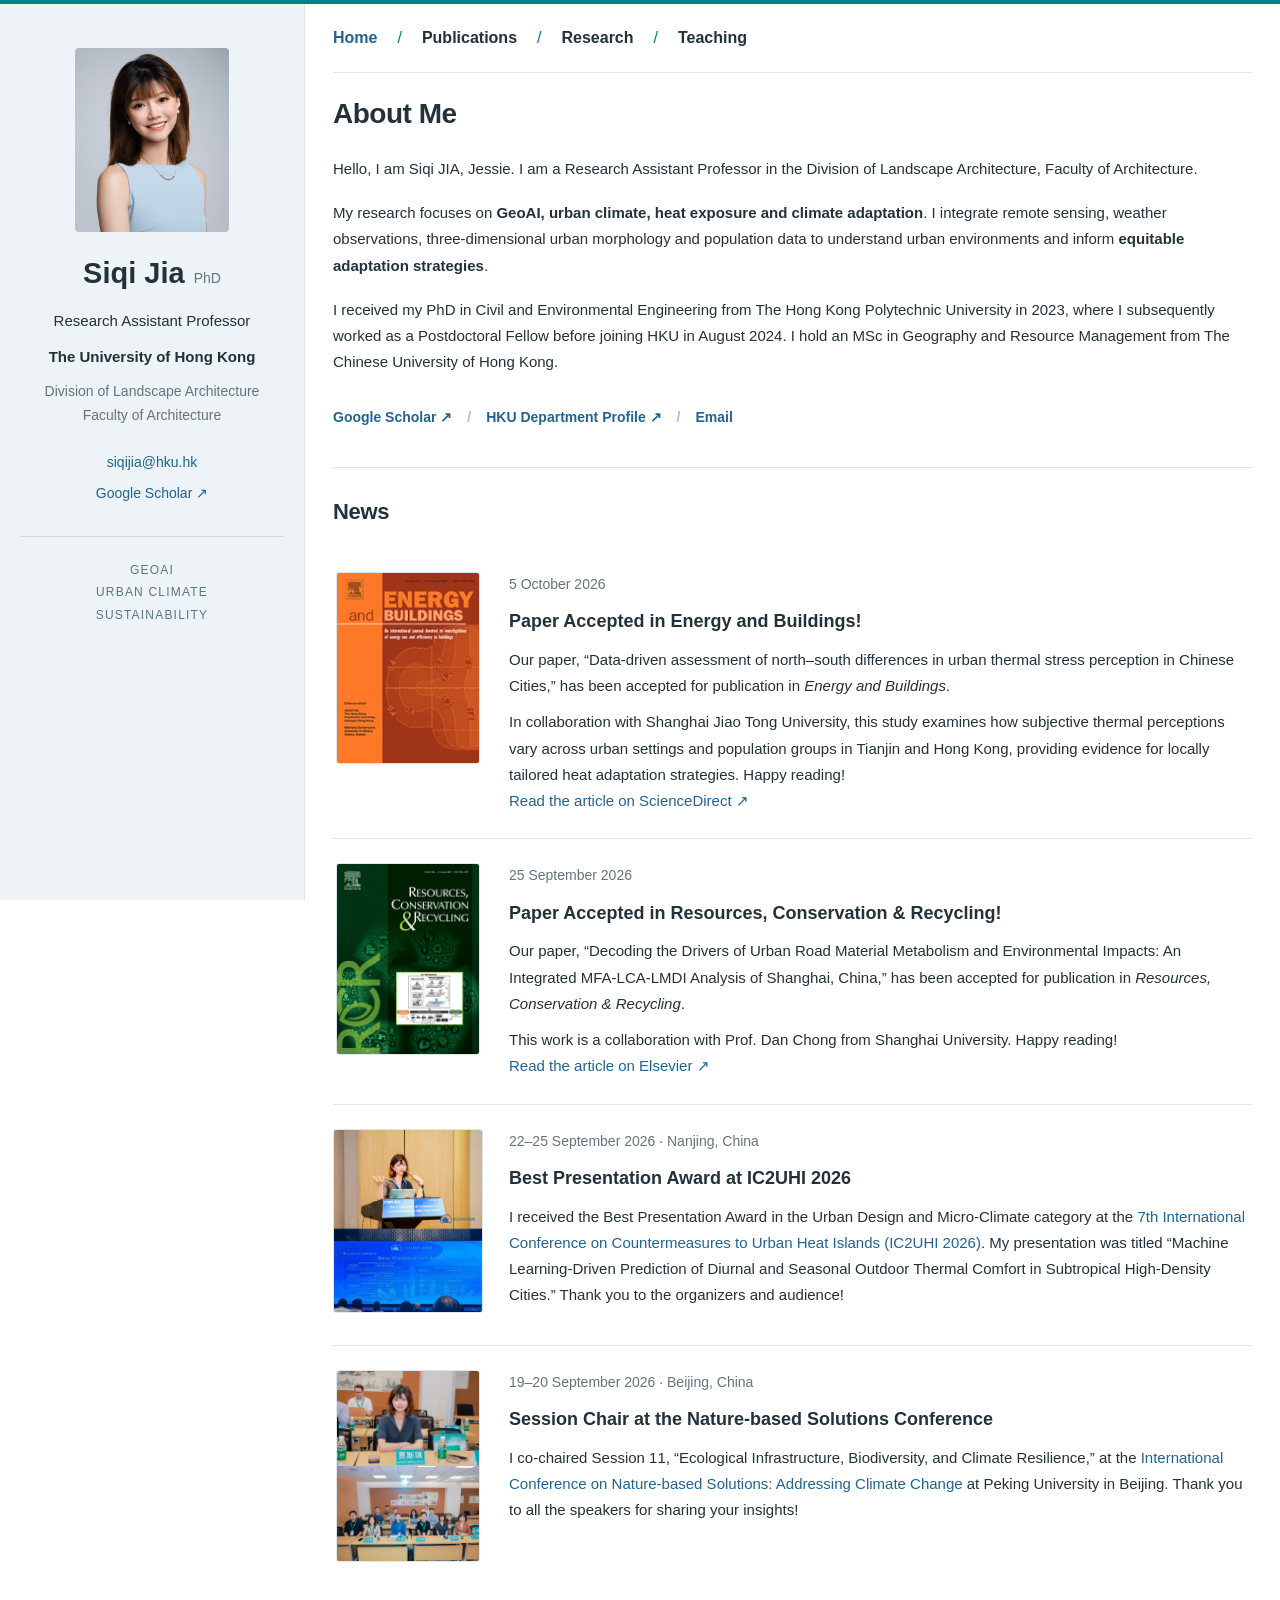
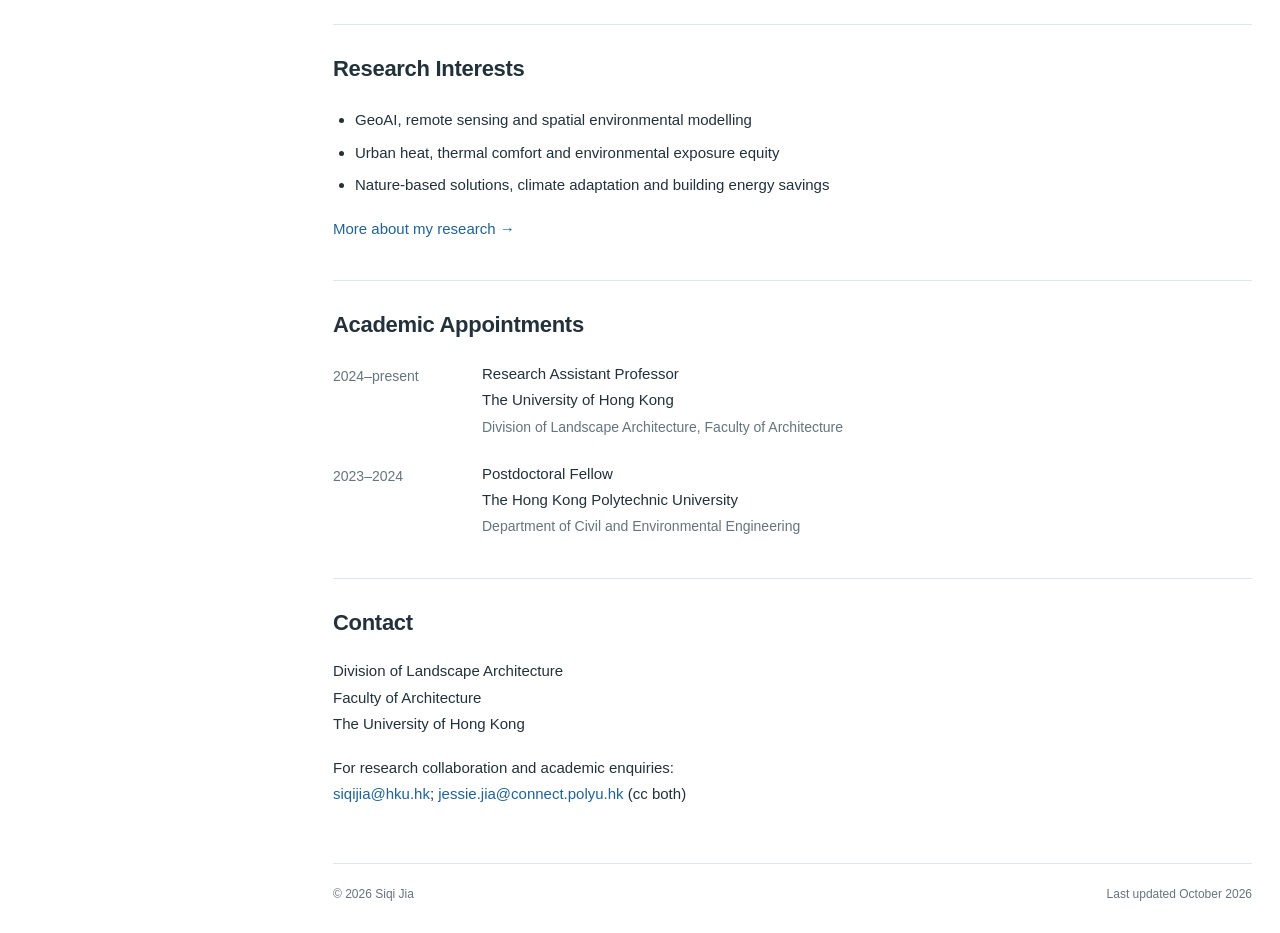
==== index.html @ 81f880cf "docs: announce Energy and Buildings paper acceptance" ====
<!doctype html><html lang="en"><head><meta charset="utf-8"><meta name="viewport" content="width=device-width, initial-scale=1"><title>Home | Siqi Jia</title><meta name="description" content="Home — Siqi Jia, Research Assistant Professor at The University of Hong Kong. GeoAI, urban climate and climate adaptation."><link rel="stylesheet" href="styles.css"><link rel="icon" href="favicon.svg" type="image/svg+xml"></head><body><a class="skip" href="#main">Skip to content</a><aside class="sidebar"><a href="index.html" aria-label="Siqi Jia — Home"><img src="assets/profile.jpg" alt="Portrait of Siqi Jia" width="2691" height="4037"></a><p class="name">Siqi Jia<span>PhD</span></p><p class="position">Research Assistant Professor</p><p class="institution">The University of Hong Kong</p><p class="department">Division of Landscape Architecture<br>Faculty of Architecture</p><div class="sidebar-links"><a href="mailto:siqijia@hku.hk">siqijia@hku.hk</a><a href="https://scholar.google.com/citations?user=MKyB5TQAAAAJ">Google Scholar ↗</a></div><p class="topics">GeoAI<br>Urban Climate<br>Sustainability</p></aside><div class="main-column"><nav aria-label="Main navigation"><a href="index.html" aria-current="page">Home</a><a href="publications.html">Publications</a><a href="research.html">Research</a><a href="teaching.html">Teaching</a></nav><main id="main"><h1>About Me</h1><p>Hello, I am Siqi JIA, Jessie. I am a Research Assistant Professor in the Division of Landscape Architecture, Faculty of Architecture.</p><p>My research focuses on <strong>GeoAI, urban climate, heat exposure and climate adaptation</strong>. I integrate remote sensing, weather observations, three-dimensional urban morphology and population data to understand urban environments and inform <strong>equitable adaptation strategies</strong>.</p><p>I received my PhD in Civil and Environmental Engineering from The Hong Kong Polytechnic University in 2023, where I subsequently worked as a Postdoctoral Fellow before joining HKU in August 2024. I hold an MSc in Geography and Resource Management from The Chinese University of Hong Kong.</p><p class="profile-links"><a href="https://scholar.google.com/citations?user=MKyB5TQAAAAJ">Google Scholar ↗</a><span aria-hidden="true">/</span><a href="https://www.arch.hku.hk/staff/dla/jia-siqi/">HKU Department Profile ↗</a><span aria-hidden="true">/</span><a href="mailto:siqijia@hku.hk">Email</a></p><section id="news" class="news"><h2>News</h2><article class="news-event"><a class="news-thumbnail" href="assets/energy-buildings-cover.jpg" target="_blank" rel="noopener"><img src="assets/energy-buildings-cover.jpg" alt="Energy and Buildings journal cover" loading="lazy"></a><div class="news-copy"><p class="news-date"><time datetime="2026-10-05">5 October 2026</time></p><h3>Paper Accepted in Energy and Buildings!</h3><p>Our paper, “Data-driven assessment of north–south differences in urban thermal stress perception in Chinese Cities,” has been accepted for publication in <em>Energy and Buildings</em>.</p><p>In collaboration with Shanghai Jiao Tong University, this study examines how subjective thermal perceptions vary across urban settings and population groups in Tianjin and Hong Kong, providing evidence for locally tailored heat adaptation strategies. Happy reading!<br><a href="https://www.sciencedirect.com/science/article/pii/S0378778826014209" target="_blank" rel="noopener">Read the article on ScienceDirect ↗</a></p></div></article><article class="news-event"><a class="news-thumbnail" href="assets/rcr-journal-cover.png" target="_blank" rel="noopener"><img src="assets/rcr-journal-cover.png" alt="Resources, Conservation &amp; Recycling journal cover" loading="lazy"></a><div class="news-copy"><p class="news-date"><time datetime="2026-09-25">25 September 2026</time></p><h3>Paper Accepted in Resources, Conservation &amp; Recycling!</h3><p>Our paper, “Decoding the Drivers of Urban Road Material Metabolism and Environmental Impacts: An Integrated MFA-LCA-LMDI Analysis of Shanghai, China,” has been accepted for publication in <em>Resources, Conservation &amp; Recycling</em>.</p><p>This work is a collaboration with Prof. Dan Chong from Shanghai University. Happy reading!<br><a href="https://authors.elsevier.com/a/1nryR3HVLL1xD8" target="_blank" rel="noopener">Read the article on Elsevier ↗</a></p></div></article><article class="news-event"><a class="news-thumbnail" href="assets/ic2uhi-2026-presentation-award-v19.jpg" target="_blank" rel="noopener"><img src="assets/ic2uhi-2026-presentation-award-v19.jpg" alt="Siqi Jia presenting at IC2UHI 2026 and the Best Presentation Award announcement" loading="lazy"></a><div class="news-copy"><p class="news-date"><time datetime="2026-09-25">22–25 September 2026</time> · Nanjing, China</p><h3>Best Presentation Award at IC2UHI 2026</h3><p>I received the Best Presentation Award in the Urban Design and Micro-Climate category at the <a href="https://www.ic2uhi2026.com/">7th International Conference on Countermeasures to Urban Heat Islands (IC2UHI 2026)</a>. My presentation was titled “Machine Learning-Driven Prediction of Diurnal and Seasonal Outdoor Thermal Comfort in Subtropical High-Density Cities.” Thank you to the organizers and audience!</p></div></article><article class="news-event"><a class="news-thumbnail" href="assets/nbs-2026-session.jpg" target="_blank" rel="noopener"><img src="assets/nbs-2026-session.jpg" alt="Siqi Jia and fellow participants at the Nature-based Solutions conference" loading="lazy"></a><div class="news-copy"><p class="news-date"><time datetime="2026-09-20">19–20 September 2026</time> · Beijing, China</p><h3>Session Chair at the Nature-based Solutions Conference</h3><p>I co-chaired Session 11, “Ecological Infrastructure, Biodiversity, and Climate Resilience,” at the <a href="https://nbs.pku.edu.cn/">International Conference on Nature-based Solutions: Addressing Climate Change</a> at Peking University in Beijing. Thank you to all the speakers for sharing your insights!</p></div></article></section><section><h2>Research Interests</h2><ul class="interests"><li>GeoAI, remote sensing and spatial environmental modelling</li><li>Urban heat, thermal comfort and environmental exposure equity</li><li>Nature-based solutions, climate adaptation and building energy savings</li></ul><p><a href="research.html">More about my research →</a></p></section><section><h2>Academic Appointments</h2><div class="record"><span>2024–present</span><div><span class="plain-emphasis">Research Assistant Professor</span><br>The University of Hong Kong<br><small>Division of Landscape Architecture, Faculty of Architecture</small></div></div><div class="record"><span>2023–2024</span><div><span class="plain-emphasis">Postdoctoral Fellow</span><br>The Hong Kong Polytechnic University<br><small>Department of Civil and Environmental Engineering</small></div></div></section><section><h2>Contact</h2><p>Division of Landscape Architecture<br>Faculty of Architecture<br>The University of Hong Kong</p><p>For research collaboration and academic enquiries:<br><a href="mailto:siqijia@hku.hk?cc=jessie.jia%40connect.polyu.hk">siqijia@hku.hk</a>; <a href="mailto:jessie.jia@connect.polyu.hk?cc=siqijia%40hku.hk">jessie.jia@connect.polyu.hk</a> (cc both)</p></section></main><footer>© 2026 Siqi Jia <span>Last updated October 2026</span></footer></div></body></html>
---- styles.css ----
:root{--ink:#22313a;--blue:#206394;--accent:#00818a;--muted:#65747d;--line:#dfe6eb}*{box-sizing:border-box}html{scroll-behavior:smooth}body{margin:0;background:#fff;color:var(--ink);font:17px/1.8 "Optima","Candara","Segoe UI",sans-serif;border-top:4px solid var(--accent)}a{color:var(--blue);text-decoration:none}a:hover{text-decoration:underline}a:focus-visible{outline:3px solid var(--accent);outline-offset:5px}.sidebar{position:fixed;top:4px;bottom:0;left:0;width:285px;background:#edf3f6;padding:44px 30px 28px;text-align:center;overflow-y:auto;border-right:1px solid var(--line)}.sidebar img{display:block;width:154px;height:184px;object-fit:cover;object-position:center 25%;border-radius:4px;margin:0 auto 23px}.name{font:600 32px/1.3 Georgia,serif;margin:0 0 16px}.name span{font:14px "Optima","Segoe UI",sans-serif;margin-left:9px;color:var(--muted)}.position{font-size:16px;line-height:1.55;margin-bottom:14px}.institution{font-weight:600;font-size:18px;line-height:1.5;margin-bottom:12px}.department{font-size:14px;line-height:1.65;color:var(--muted);margin-bottom:23px}.sidebar-links a{display:block;font-size:15px;margin:7px 0}.topics{margin:30px auto 0;padding-top:22px;border-top:1px solid #cad8e1;font-size:12px;line-height:1.9;letter-spacing:1.2px;text-transform:uppercase;color:#5a7484}.main-column{margin-left:285px;padding:0 56px;max-width:1370px}nav{display:flex;flex-wrap:wrap;gap:0;padding:31px 0 26px;border-bottom:1px solid var(--line)}nav a{font-weight:600;font-size:18px;color:var(--ink)}nav a:not(:last-child):after{content:"/";color:var(--accent);display:inline-block;margin:0 20px;font-weight:400}nav a[aria-current]{color:var(--blue)}main{padding-top:31px;max-width:960px;min-height:70vh}h1{font:600 34px/1.35 Georgia,serif;margin:0 0 23px;letter-spacing:-.5px}h2{font:600 26px/1.4 Georgia,serif;margin:0 0 20px;letter-spacing:-.3px}h3{font-size:19px;margin:23px 0 10px}p{margin:0 0 21px}.lead{font-size:20px;line-height:1.75}.profile-links{display:flex;gap:18px;margin:29px 0 0;font-weight:600}.profile-links span{color:#b1bcc5}section{margin-top:38px;padding-top:29px;border-top:1px solid var(--line)}.interests{padding-left:22px}.interests li{padding:3px 0}.record{display:grid;grid-template-columns:133px 1fr;gap:16px;margin:0 0 21px}.record>span{font-size:14px;color:var(--muted);padding-top:3px}.record small{font-size:14px;color:var(--muted)}strong{font-weight:650}.summary{background:#edf3f6;padding:12px 18px;font-size:16px}.summary span{color:#8596a1;margin:0 10px}.muted,.note{color:var(--muted);font-size:14px}.note{margin-bottom:0}.publications{padding-left:26px}.publications li{padding-left:7px;margin-bottom:23px;line-height:1.85}.publications li::marker{color:var(--muted);font-size:14px}.doi{white-space:nowrap;font-size:14px}.related{font-size:15px;background:#f5f8fa;border-left:2px solid #9abccc;padding:12px 16px}footer{margin-top:55px;border-top:1px solid var(--line);padding:20px 0 28px;font-size:12px;color:var(--muted);display:flex;justify-content:space-between;gap:20px}.skip{position:absolute;left:15px;top:-100px;background:white;padding:10px;z-index:3}.skip:focus{top:10px}@media(min-width:1500px){.main-column{padding-left:75px;padding-right:75px}.sidebar{width:305px}.main-column{margin-left:305px}}@media(max-width:1000px){.sidebar{width:235px;padding:30px 20px}.main-column{margin-left:235px;padding:0 30px}nav a:not(:last-child):after{margin:0 12px}.record{grid-template-columns:115px 1fr}}@media(max-width:720px){body{font-size:16px}.sidebar{position:static;width:100%;padding:25px 20px;text-align:left;display:grid;grid-template-columns:100px 1fr;column-gap:22px;border-right:0;border-bottom:1px solid var(--line)}.sidebar>a{grid-column:1;grid-row:1/6}.sidebar img{width:100px;height:130px;margin:0}.sidebar .name{grid-column:2;font-size:27px;margin:0 0 5px}.position{grid-column:2;font-size:14px;margin:0 0 5px}.institution{grid-column:2;font-size:15px;margin:0 0 9px}.department{display:none}.sidebar-links{grid-column:2}.sidebar-links a{font-size:14px;margin:2px 0}.topics{display:none}.main-column{margin:0;padding:0 22px}nav{padding:20px 0;row-gap:8px}nav a{font-size:16px}nav a:not(:last-child):after{margin:0 11px}main{padding-top:26px}h1{font-size:30px}h2{font-size:24px}.lead{font-size:18px}section{margin-top:28px;padding-top:24px}.record{grid-template-columns:1fr;gap:3px;margin-bottom:24px}.summary{font-size:14px}.summary span{margin:0 4px}.publications{padding-left:22px}.publications li{padding-left:4px;overflow-wrap:anywhere}footer{flex-wrap:wrap;gap:2px;margin-top:35px}}@media(prefers-reduced-motion:reduce){html{scroll-behavior:auto}}@media print{.sidebar{position:static;width:100%;border:0}.sidebar img,.topics,nav,.skip{display:none}.main-column{margin:0;padding:0}body{border:0}a{color:inherit}.publications li{break-inside:avoid}}

/* v3: research emphasis and a single-line affiliation */
.plain-emphasis{font-weight:inherit}.institution{white-space:nowrap;font-size:16px;font-weight:400}.record strong{font-weight:inherit}
@media(min-width:721px) and (max-width:1000px){.sidebar{width:275px}.main-column{margin-left:275px}}
@media(max-width:720px){.institution{font-size:14px}.sidebar{grid-template-columns:80px 1fr;column-gap:16px;padding-left:16px;padding-right:16px}.sidebar img{width:80px;height:108px}}
@media(max-width:360px){.sidebar{grid-template-columns:1fr;text-align:center}.sidebar>a{grid-column:1;grid-row:auto;margin:0 auto 15px}.sidebar .name,.position,.institution,.sidebar-links{grid-column:1}}

/* v4: Arial throughout; flush-left content and compact top spacing. */
body,h1,h2,h3,.name,.name span{font-family:Arial,Helvetica,sans-serif}.institution{font-weight:700;font-size:15px}.main-column{padding-left:28px;padding-right:28px;max-width:none}main{max-width:none;padding-top:22px;text-align:left}nav{padding-top:20px;padding-bottom:20px}.sidebar{width:305px;padding-left:20px;padding-right:20px}.main-column{margin-left:305px}.sidebar-links a{font-size:14px}h1{font-size:32px}h2{font-size:25px}.publications{padding-left:22px}
@media(min-width:1500px){.main-column{padding-left:28px;padding-right:28px}}
@media(max-width:1000px) and (min-width:721px){.sidebar{width:280px}.main-column{margin-left:280px}}
@media(max-width:720px){.sidebar{width:100%;padding-left:16px;padding-right:16px}.main-column{margin-left:0;padding-left:20px;padding-right:20px}.institution{font-size:13px}main{padding-top:20px}nav a{font-size:15px}nav a:not(:last-child):after{margin:0 9px}}

/* News uses uncropped user-supplied photographs. */
.news-event{margin-top:24px;padding-bottom:30px}.news-event+.news-event{border-top:1px solid var(--line);padding-top:28px}.news-event h3{margin:7px 0 12px;font-size:21px}.news-date{font-size:14px;color:var(--muted);margin:0}.news-gallery{display:grid;gap:20px;margin-top:20px;align-items:start}.news-gallery figure{margin:0;min-width:0}.news-gallery a{display:block}.news-gallery img{display:block;width:100%;height:auto;border:1px solid var(--line)}.news-gallery figcaption{font-size:13px;line-height:1.6;color:var(--muted);margin-top:8px}.news-single{max-width:760px}.news-nbs{grid-template-columns:minmax(0,1fr) minmax(0,1.6fr);max-width:960px}.news-wide{grid-column:1/-1}.news-event:last-child{padding-bottom:0}@media(max-width:720px){.news-nbs{grid-template-columns:1fr 1.3fr;gap:14px}.news-event h3{font-size:19px}.news-gallery figcaption{font-size:12px}}@media(max-width:420px){.news-nbs{grid-template-columns:1fr}.news-wide{grid-column:auto}.news-nbs figure:nth-child(2){max-width:240px}.news-gallery{gap:22px}}

/* v6: smaller, consistent text scale. */
body{font-size:15px;line-height:1.75}h1{font-size:28px}h2{font-size:22px}h3,.news-event h3{font-size:18px}.lead{font-size:16px}nav a{font-size:16px}.name{font-size:29px}.position{font-size:15px}p{margin-bottom:18px}@media(max-width:720px){body{font-size:15px}h1{font-size:26px}h2{font-size:21px}.lead{font-size:16px}.news-event h3{font-size:18px}}

/* v7: profile links and a regular square news gallery. */
.profile-links{flex-wrap:wrap;align-items:center;gap:8px 15px;font-size:14px}.news-nbs{grid-template-columns:repeat(3,minmax(0,1fr));gap:16px;max-width:960px}.news-nbs .news-wide{grid-column:auto}.news-nbs figure:nth-child(2){max-width:none}.news-nbs a{aspect-ratio:1;display:flex;align-items:center;justify-content:center;background:#f3f6f8;border:1px solid var(--line)}.news-nbs img{width:100%;height:100%;object-fit:contain;border:0}.news-nbs figcaption{font-size:12px}@media(max-width:600px){.news-nbs{grid-template-columns:repeat(2,minmax(0,1fr));gap:14px}.profile-links{gap:7px 10px}}@media(max-width:360px){.news-nbs{grid-template-columns:1fr}}
/* v8: panoramic first image; equal-height programme and session images. */
.news-nbs{grid-template-columns:minmax(0,1fr) minmax(0,1.867fr);gap:20px}.news-nbs .news-wide{grid-column:1/-1}.news-nbs a{aspect-ratio:auto;display:block;border:0;background:transparent}.news-nbs img{width:100%;height:auto;object-fit:contain;border:1px solid var(--line)}.news-nbs figure:not(.news-wide) a{height:clamp(260px,43vw,600px);background:#f3f6f8}.news-nbs figure:not(.news-wide) img{height:100%;width:100%;object-fit:contain}.news-nbs figure:nth-child(2){max-width:none}@media(max-width:600px){.news-nbs{grid-template-columns:minmax(0,1fr) minmax(0,1.867fr);gap:12px}.news-nbs figure:not(.news-wide) a{height:clamp(200px,65vw,360px)}}

/* v9: compact teaching photographs preserve the supplied resolution. */
.teaching-visits article+article{margin-top:30px;padding-top:20px;border-top:1px solid var(--line)}.visit-date{color:var(--muted);font-size:14px}.teaching-visits figure{margin:18px 0 0}.teaching-visits img{display:block;max-width:100%;height:auto}.teaching-visits figcaption{font-size:12px;color:var(--muted);line-height:1.6;margin-top:8px}.visit-tokyo{max-width:308px}.visit-maipo{display:grid;grid-template-columns:minmax(0,264px) minmax(0,180px);gap:24px;align-items:start;max-width:468px}.visit-maipo figure:nth-child(2) img{width:144px}@media(max-width:420px){.visit-maipo{grid-template-columns:minmax(0,1.4fr) minmax(0,1fr);gap:16px}}

/* v10: compact spacing, scoped to Publications. */
.publications-page main>h1{margin-bottom:12px}.publications-page main>p{margin-bottom:10px}.publications-page main>section{margin-top:24px;padding-top:20px}.publications-page main>section>h2{margin-bottom:12px}.publications-page .publications{margin-top:0;margin-bottom:0}.publications-page .publications li{margin-bottom:10px;line-height:1.6}.publications-page .publications li:last-child{margin-bottom:0}

/* Citation snapshot: provenance and date remain visible. */
.citation-metrics{display:flex;gap:32px;margin:14px 0 8px}.citation-metrics>div{display:flex;align-items:baseline;gap:9px}.metric-value{font-size:25px;font-weight:600;color:var(--ink);font-variant-numeric:tabular-nums}.metric-label{font-size:14px;color:var(--muted)}.metrics-source{font-size:12px;color:var(--muted)}@media(max-width:380px){.citation-metrics{gap:22px}.citation-metrics>div{gap:7px}.metric-value{font-size:23px}}

/* v12: full-resolution teaching photographs. */
.teaching-gallery{display:grid;grid-template-columns:repeat(2,minmax(0,1fr));gap:24px;max-width:900px;align-items:start}.teaching-gallery figure{min-width:0;margin-top:14px}.teaching-gallery a{display:flex;height:400px;align-items:center;justify-content:center;background:#f3f6f8}.teaching-gallery img{width:100%;height:100%;object-fit:contain}.maipo-gallery{max-width:700px}.maipo-gallery a{height:440px}@media(max-width:720px){.teaching-gallery{gap:16px}.teaching-gallery a{height:280px}.maipo-gallery a{height:300px}}@media(max-width:480px){.teaching-gallery{grid-template-columns:1fr;max-width:400px}.teaching-gallery a,.maipo-gallery a{height:auto}.teaching-gallery img{height:auto}}

/* v13: journal cover alongside acceptance notification. */
.acceptance-gallery{display:grid;grid-template-columns:minmax(0,220px) minmax(0,1fr);gap:24px;max-width:960px;align-items:center}.acceptance-gallery figure{margin:0;min-width:0}.acceptance-gallery img{display:block;width:100%;height:auto;border:1px solid var(--line)}.acceptance-gallery figcaption{font-size:12px;color:var(--muted);margin-top:8px}@media(max-width:600px){.acceptance-gallery{grid-template-columns:1fr;gap:20px}.acceptance-gallery figure:first-child{max-width:180px}}

/* v14: journal cover and manuscript figures. */
.proof-gallery{display:grid;grid-template-columns:minmax(0,220px) minmax(0,1fr);gap:24px;max-width:900px;align-items:start}.proof-gallery figure{margin:0;min-width:0}.proof-gallery img{display:block;width:100%;height:auto;border:1px solid var(--line)}.proof-gallery figure:nth-child(2){max-width:480px}.proof-gallery .proof-wide{grid-column:1/-1}.proof-gallery figcaption{font-size:12px;color:var(--muted);margin-top:8px}@media(max-width:600px){.proof-gallery{grid-template-columns:1fr}.proof-gallery .proof-cover{max-width:180px}.proof-gallery .proof-wide{grid-column:auto}}

/* v18: one small image on the left, consistent news rows and spacing. */
.news .news-event{display:grid;grid-template-columns:150px minmax(0,1fr);gap:26px;align-items:start;min-height:240px;margin:0;padding:24px 0;border-top:1px solid var(--line)}
.news .news-event:first-of-type{border-top:0}
.news .news-event:last-child{padding-bottom:24px}
.news-thumbnail{display:flex;width:150px;height:192px;align-items:flex-start;justify-content:center}
.news-thumbnail img{display:block;max-width:100%;max-height:100%;width:auto;height:auto;object-fit:contain;border:1px solid var(--line);border-radius:3px}
.news-copy{min-width:0}.news-copy h3{margin:4px 0 9px}.news-copy p{margin-bottom:10px}.news-copy p:last-child{margin-bottom:0}
@media(max-width:600px){.news .news-event{grid-template-columns:90px minmax(0,1fr);gap:16px;min-height:176px;padding:22px 0}.news-thumbnail{width:90px;height:128px}.news-copy h3{font-size:16px}}

/* v23: Tokyo panorama above two uncropped, equal-height photographs. */
.teaching-gallery.tokyo-gallery{grid-template-columns:minmax(0,1244fr) minmax(0,1438fr);max-width:900px;gap:24px}
.tokyo-gallery figure{margin:0;min-width:0}
.tokyo-gallery figure:first-child{grid-column:1/-1}
.tokyo-gallery a{height:auto;background:transparent}
.tokyo-gallery figure:first-child img{width:100%;height:auto}
.tokyo-gallery figure:nth-child(2) a{aspect-ratio:1080/1438}
.tokyo-gallery figure:nth-child(3) a{aspect-ratio:1080/1244}
.tokyo-gallery figure:not(:first-child) img{width:100%;height:100%;object-fit:contain}
@media(max-width:720px){.teaching-gallery.tokyo-gallery{gap:16px}}

/* v26: aligned rectangular Tokyo photo montage, captions below the block. */
.teaching-visits .tokyo-layout{max-width:700px;margin:18px 0 0}
.tokyo-photos{display:grid;grid-template-columns:minmax(0,1244fr) minmax(0,1438fr);gap:12px;align-items:start}
.tokyo-photos a{display:block;min-width:0;line-height:0}
.tokyo-photos a:first-child{grid-column:1 / -1}
.tokyo-photos img{display:block;width:100%;height:auto}
.tokyo-layout figcaption{margin-top:10px}
@media(max-width:600px){.tokyo-photos{gap:8px}}

/* Match Mai Po gallery width on small screens as well. */
@media(max-width:480px){.teaching-visits .tokyo-layout{max-width:400px}}

/* v28: retain gallery width; inset photos within pale frames like Mai Po. */
.tokyo-photos a{background:#f3f6f8;border:1px solid var(--line);padding:0;display:flex;align-items:center;justify-content:center;overflow:hidden}
.tokyo-photos a:first-child{aspect-ratio:16/9}
.tokyo-photos a:nth-child(2){aspect-ratio:1080/1438}
.tokyo-photos a:nth-child(3){aspect-ratio:1080/1244}
.tokyo-photos img{width:88%;height:88%;object-fit:contain}
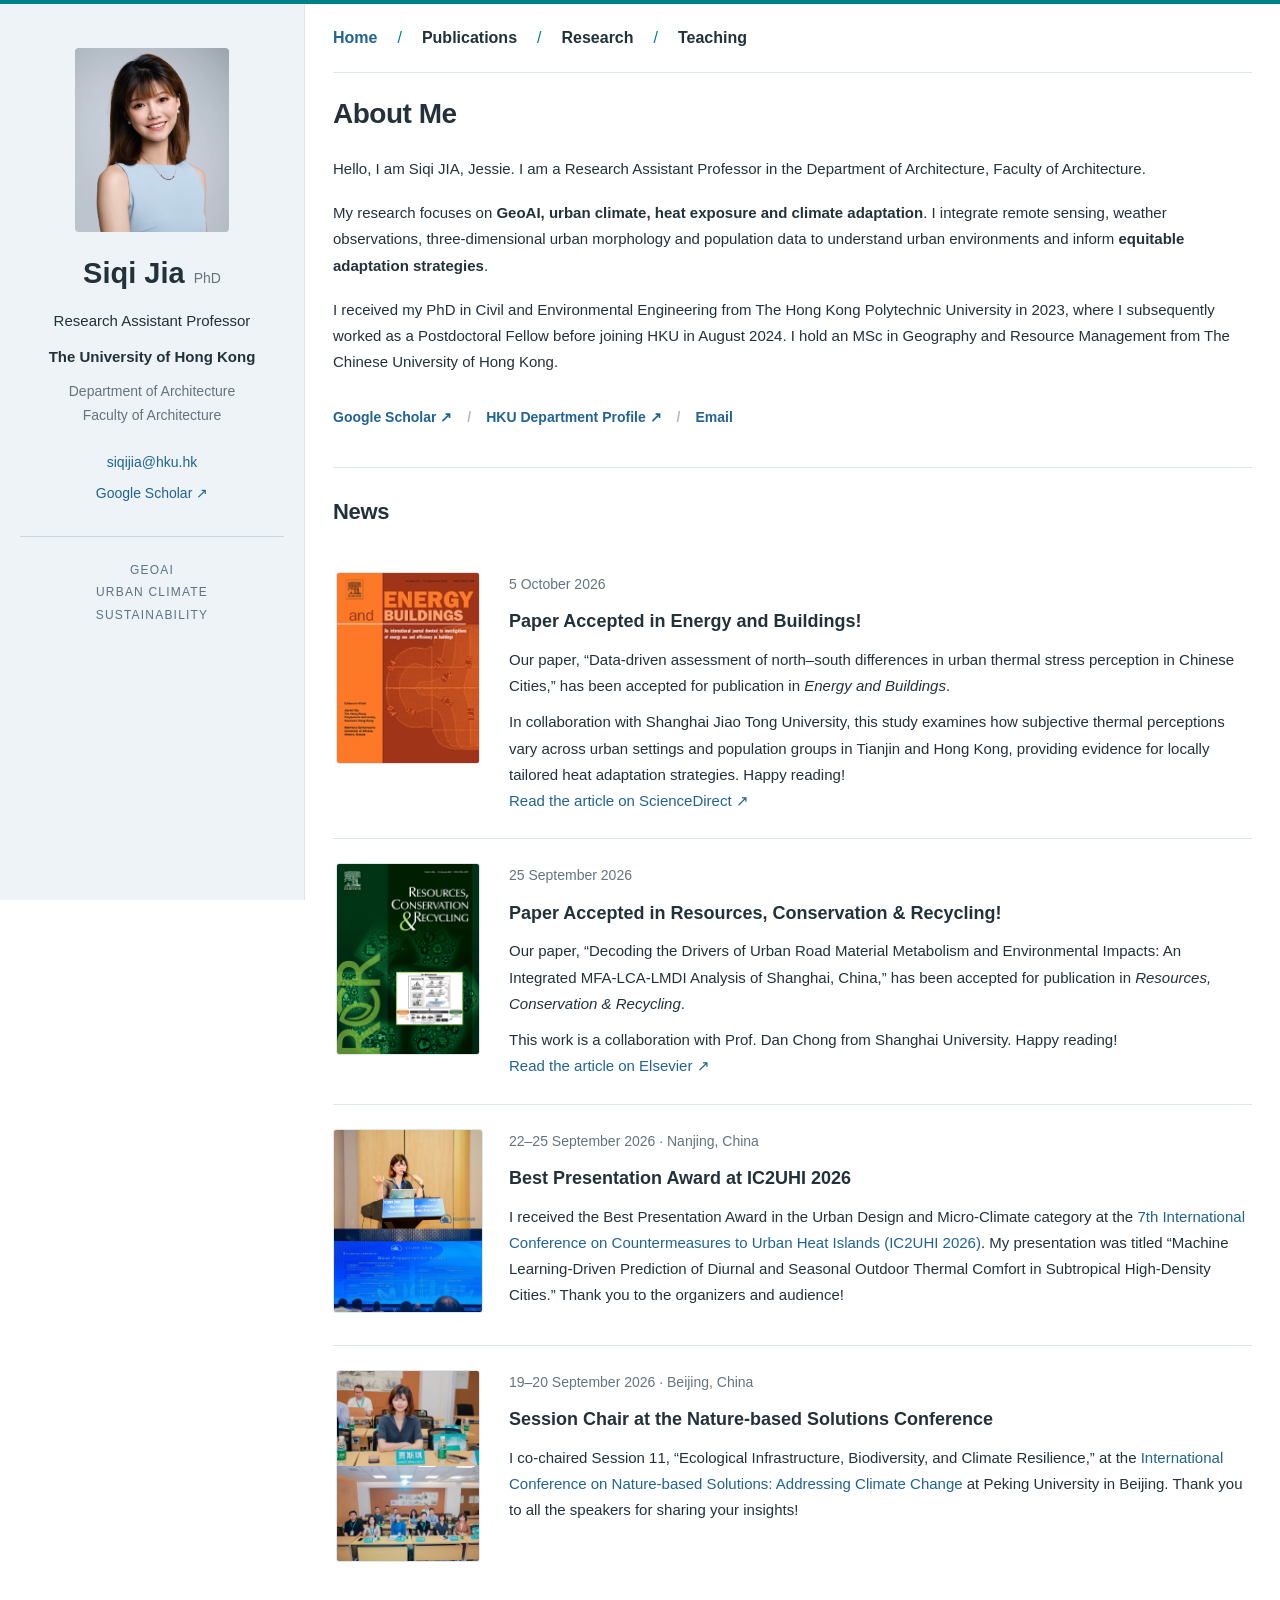
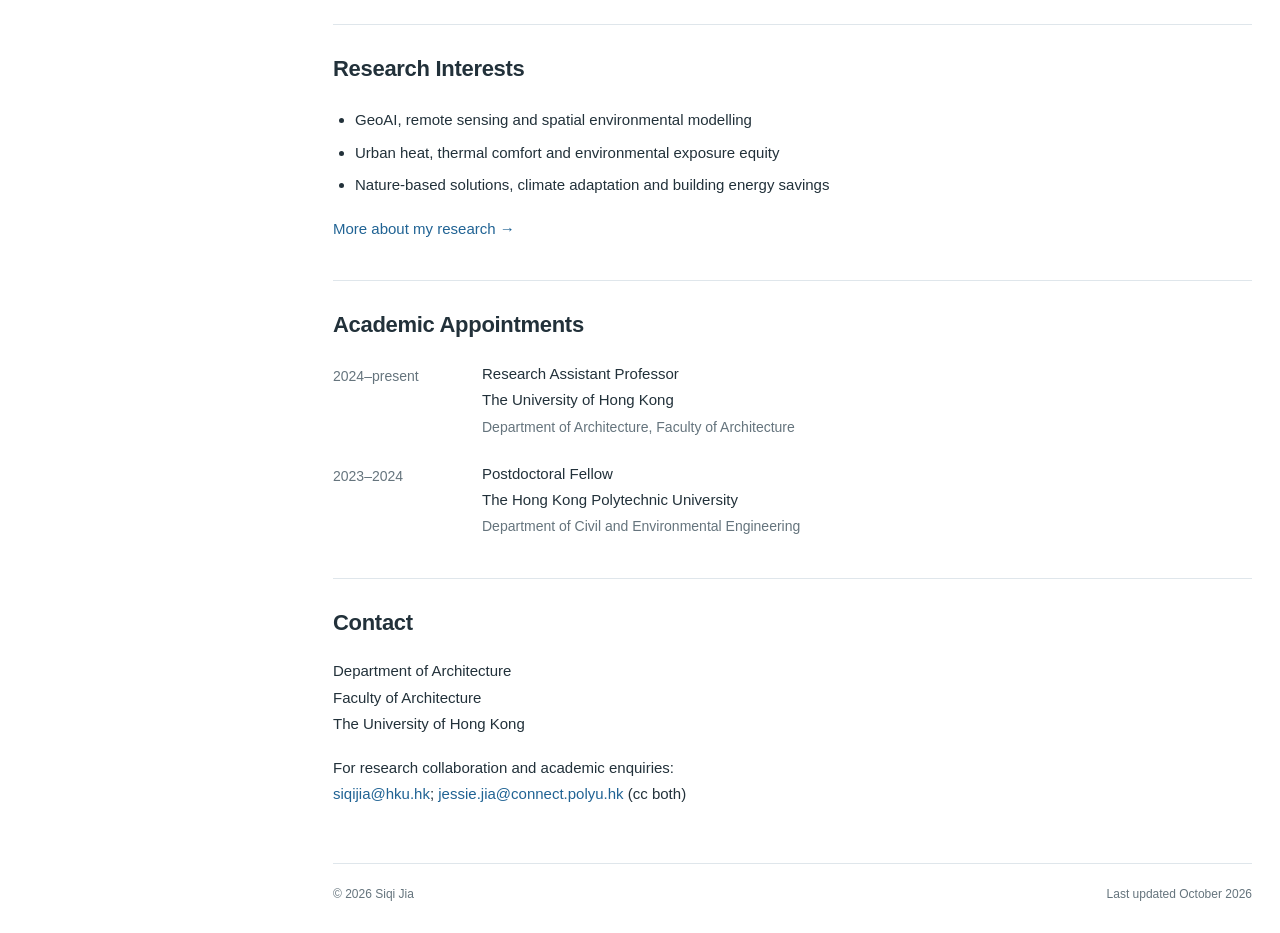
==== commit 65673961: "docs: update affiliation to Department of Architecture" ====
--- a/index.html
+++ b/index.html
@@ -1 +1 @@
-<!doctype html><html lang="en"><head><meta charset="utf-8"><meta name="viewport" content="width=device-width, initial-scale=1"><title>Home | Siqi Jia</title><meta name="description" content="Home — Siqi Jia, Research Assistant Professor at The University of Hong Kong. GeoAI, urban climate and climate adaptation."><link rel="stylesheet" href="styles.css"><link rel="icon" href="favicon.svg" type="image/svg+xml"></head><body><a class="skip" href="#main">Skip to content</a><aside class="sidebar"><a href="index.html" aria-label="Siqi Jia — Home"><img src="assets/profile.jpg" alt="Portrait of Siqi Jia" width="2691" height="4037"></a><p class="name">Siqi Jia<span>PhD</span></p><p class="position">Research Assistant Professor</p><p class="institution">The University of Hong Kong</p><p class="department">Division of Landscape Architecture<br>Faculty of Architecture</p><div class="sidebar-links"><a href="mailto:siqijia@hku.hk">siqijia@hku.hk</a><a href="https://scholar.google.com/citations?user=MKyB5TQAAAAJ">Google Scholar ↗</a></div><p class="topics">GeoAI<br>Urban Climate<br>Sustainability</p></aside><div class="main-column"><nav aria-label="Main navigation"><a href="index.html" aria-current="page">Home</a><a href="publications.html">Publications</a><a href="research.html">Research</a><a href="teaching.html">Teaching</a></nav><main id="main"><h1>About Me</h1><p>Hello, I am Siqi JIA, Jessie. I am a Research Assistant Professor in the Division of Landscape Architecture, Faculty of Architecture.</p><p>My research focuses on <strong>GeoAI, urban climate, heat exposure and climate adaptation</strong>. I integrate remote sensing, weather observations, three-dimensional urban morphology and population data to understand urban environments and inform <strong>equitable adaptation strategies</strong>.</p><p>I received my PhD in Civil and Environmental Engineering from The Hong Kong Polytechnic University in 2023, where I subsequently worked as a Postdoctoral Fellow before joining HKU in August 2024. I hold an MSc in Geography and Resource Management from The Chinese University of Hong Kong.</p><p class="profile-links"><a href="https://scholar.google.com/citations?user=MKyB5TQAAAAJ">Google Scholar ↗</a><span aria-hidden="true">/</span><a href="https://www.arch.hku.hk/staff/dla/jia-siqi/">HKU Department Profile ↗</a><span aria-hidden="true">/</span><a href="mailto:siqijia@hku.hk">Email</a></p><section id="news" class="news"><h2>News</h2><article class="news-event"><a class="news-thumbnail" href="assets/energy-buildings-cover.jpg" target="_blank" rel="noopener"><img src="assets/energy-buildings-cover.jpg" alt="Energy and Buildings journal cover" loading="lazy"></a><div class="news-copy"><p class="news-date"><time datetime="2026-10-05">5 October 2026</time></p><h3>Paper Accepted in Energy and Buildings!</h3><p>Our paper, “Data-driven assessment of north–south differences in urban thermal stress perception in Chinese Cities,” has been accepted for publication in <em>Energy and Buildings</em>.</p><p>In collaboration with Shanghai Jiao Tong University, this study examines how subjective thermal perceptions vary across urban settings and population groups in Tianjin and Hong Kong, providing evidence for locally tailored heat adaptation strategies. Happy reading!<br><a href="https://www.sciencedirect.com/science/article/pii/S0378778826014209" target="_blank" rel="noopener">Read the article on ScienceDirect ↗</a></p></div></article><article class="news-event"><a class="news-thumbnail" href="assets/rcr-journal-cover.png" target="_blank" rel="noopener"><img src="assets/rcr-journal-cover.png" alt="Resources, Conservation &amp; Recycling journal cover" loading="lazy"></a><div class="news-copy"><p class="news-date"><time datetime="2026-09-25">25 September 2026</time></p><h3>Paper Accepted in Resources, Conservation &amp; Recycling!</h3><p>Our paper, “Decoding the Drivers of Urban Road Material Metabolism and Environmental Impacts: An Integrated MFA-LCA-LMDI Analysis of Shanghai, China,” has been accepted for publication in <em>Resources, Conservation &amp; Recycling</em>.</p><p>This work is a collaboration with Prof. Dan Chong from Shanghai University. Happy reading!<br><a href="https://authors.elsevier.com/a/1nryR3HVLL1xD8" target="_blank" rel="noopener">Read the article on Elsevier ↗</a></p></div></article><article class="news-event"><a class="news-thumbnail" href="assets/ic2uhi-2026-presentation-award-v19.jpg" target="_blank" rel="noopener"><img src="assets/ic2uhi-2026-presentation-award-v19.jpg" alt="Siqi Jia presenting at IC2UHI 2026 and the Best Presentation Award announcement" loading="lazy"></a><div class="news-copy"><p class="news-date"><time datetime="2026-09-25">22–25 September 2026</time> · Nanjing, China</p><h3>Best Presentation Award at IC2UHI 2026</h3><p>I received the Best Presentation Award in the Urban Design and Micro-Climate category at the <a href="https://www.ic2uhi2026.com/">7th International Conference on Countermeasures to Urban Heat Islands (IC2UHI 2026)</a>. My presentation was titled “Machine Learning-Driven Prediction of Diurnal and Seasonal Outdoor Thermal Comfort in Subtropical High-Density Cities.” Thank you to the organizers and audience!</p></div></article><article class="news-event"><a class="news-thumbnail" href="assets/nbs-2026-session.jpg" target="_blank" rel="noopener"><img src="assets/nbs-2026-session.jpg" alt="Siqi Jia and fellow participants at the Nature-based Solutions conference" loading="lazy"></a><div class="news-copy"><p class="news-date"><time datetime="2026-09-20">19–20 September 2026</time> · Beijing, China</p><h3>Session Chair at the Nature-based Solutions Conference</h3><p>I co-chaired Session 11, “Ecological Infrastructure, Biodiversity, and Climate Resilience,” at the <a href="https://nbs.pku.edu.cn/">International Conference on Nature-based Solutions: Addressing Climate Change</a> at Peking University in Beijing. Thank you to all the speakers for sharing your insights!</p></div></article></section><section><h2>Research Interests</h2><ul class="interests"><li>GeoAI, remote sensing and spatial environmental modelling</li><li>Urban heat, thermal comfort and environmental exposure equity</li><li>Nature-based solutions, climate adaptation and building energy savings</li></ul><p><a href="research.html">More about my research →</a></p></section><section><h2>Academic Appointments</h2><div class="record"><span>2024–present</span><div><span class="plain-emphasis">Research Assistant Professor</span><br>The University of Hong Kong<br><small>Division of Landscape Architecture, Faculty of Architecture</small></div></div><div class="record"><span>2023–2024</span><div><span class="plain-emphasis">Postdoctoral Fellow</span><br>The Hong Kong Polytechnic University<br><small>Department of Civil and Environmental Engineering</small></div></div></section><section><h2>Contact</h2><p>Division of Landscape Architecture<br>Faculty of Architecture<br>The University of Hong Kong</p><p>For research collaboration and academic enquiries:<br><a href="mailto:siqijia@hku.hk?cc=jessie.jia%40connect.polyu.hk">siqijia@hku.hk</a>; <a href="mailto:jessie.jia@connect.polyu.hk?cc=siqijia%40hku.hk">jessie.jia@connect.polyu.hk</a> (cc both)</p></section></main><footer>© 2026 Siqi Jia <span>Last updated October 2026</span></footer></div></body></html>+<!doctype html><html lang="en"><head><meta charset="utf-8"><meta name="viewport" content="width=device-width, initial-scale=1"><title>Home | Siqi Jia</title><meta name="description" content="Home — Siqi Jia, Research Assistant Professor at The University of Hong Kong. GeoAI, urban climate and climate adaptation."><link rel="stylesheet" href="styles.css"><link rel="icon" href="favicon.svg" type="image/svg+xml"></head><body><a class="skip" href="#main">Skip to content</a><aside class="sidebar"><a href="index.html" aria-label="Siqi Jia — Home"><img src="assets/profile.jpg" alt="Portrait of Siqi Jia" width="2691" height="4037"></a><p class="name">Siqi Jia<span>PhD</span></p><p class="position">Research Assistant Professor</p><p class="institution">The University of Hong Kong</p><p class="department">Department of Architecture<br>Faculty of Architecture</p><div class="sidebar-links"><a href="mailto:siqijia@hku.hk">siqijia@hku.hk</a><a href="https://scholar.google.com/citations?user=MKyB5TQAAAAJ">Google Scholar ↗</a></div><p class="topics">GeoAI<br>Urban Climate<br>Sustainability</p></aside><div class="main-column"><nav aria-label="Main navigation"><a href="index.html" aria-current="page">Home</a><a href="publications.html">Publications</a><a href="research.html">Research</a><a href="teaching.html">Teaching</a></nav><main id="main"><h1>About Me</h1><p>Hello, I am Siqi JIA, Jessie. I am a Research Assistant Professor in the Department of Architecture, Faculty of Architecture.</p><p>My research focuses on <strong>GeoAI, urban climate, heat exposure and climate adaptation</strong>. I integrate remote sensing, weather observations, three-dimensional urban morphology and population data to understand urban environments and inform <strong>equitable adaptation strategies</strong>.</p><p>I received my PhD in Civil and Environmental Engineering from The Hong Kong Polytechnic University in 2023, where I subsequently worked as a Postdoctoral Fellow before joining HKU in August 2024. I hold an MSc in Geography and Resource Management from The Chinese University of Hong Kong.</p><p class="profile-links"><a href="https://scholar.google.com/citations?user=MKyB5TQAAAAJ">Google Scholar ↗</a><span aria-hidden="true">/</span><a href="https://www.arch.hku.hk/staff/dla/jia-siqi/">HKU Department Profile ↗</a><span aria-hidden="true">/</span><a href="mailto:siqijia@hku.hk">Email</a></p><section id="news" class="news"><h2>News</h2><article class="news-event"><a class="news-thumbnail" href="assets/energy-buildings-cover.jpg" target="_blank" rel="noopener"><img src="assets/energy-buildings-cover.jpg" alt="Energy and Buildings journal cover" loading="lazy"></a><div class="news-copy"><p class="news-date"><time datetime="2026-10-05">5 October 2026</time></p><h3>Paper Accepted in Energy and Buildings!</h3><p>Our paper, “Data-driven assessment of north–south differences in urban thermal stress perception in Chinese Cities,” has been accepted for publication in <em>Energy and Buildings</em>.</p><p>In collaboration with Shanghai Jiao Tong University, this study examines how subjective thermal perceptions vary across urban settings and population groups in Tianjin and Hong Kong, providing evidence for locally tailored heat adaptation strategies. Happy reading!<br><a href="https://www.sciencedirect.com/science/article/pii/S0378778826014209" target="_blank" rel="noopener">Read the article on ScienceDirect ↗</a></p></div></article><article class="news-event"><a class="news-thumbnail" href="assets/rcr-journal-cover.png" target="_blank" rel="noopener"><img src="assets/rcr-journal-cover.png" alt="Resources, Conservation &amp; Recycling journal cover" loading="lazy"></a><div class="news-copy"><p class="news-date"><time datetime="2026-09-25">25 September 2026</time></p><h3>Paper Accepted in Resources, Conservation &amp; Recycling!</h3><p>Our paper, “Decoding the Drivers of Urban Road Material Metabolism and Environmental Impacts: An Integrated MFA-LCA-LMDI Analysis of Shanghai, China,” has been accepted for publication in <em>Resources, Conservation &amp; Recycling</em>.</p><p>This work is a collaboration with Prof. Dan Chong from Shanghai University. Happy reading!<br><a href="https://authors.elsevier.com/a/1nryR3HVLL1xD8" target="_blank" rel="noopener">Read the article on Elsevier ↗</a></p></div></article><article class="news-event"><a class="news-thumbnail" href="assets/ic2uhi-2026-presentation-award-v19.jpg" target="_blank" rel="noopener"><img src="assets/ic2uhi-2026-presentation-award-v19.jpg" alt="Siqi Jia presenting at IC2UHI 2026 and the Best Presentation Award announcement" loading="lazy"></a><div class="news-copy"><p class="news-date"><time datetime="2026-09-25">22–25 September 2026</time> · Nanjing, China</p><h3>Best Presentation Award at IC2UHI 2026</h3><p>I received the Best Presentation Award in the Urban Design and Micro-Climate category at the <a href="https://www.ic2uhi2026.com/">7th International Conference on Countermeasures to Urban Heat Islands (IC2UHI 2026)</a>. My presentation was titled “Machine Learning-Driven Prediction of Diurnal and Seasonal Outdoor Thermal Comfort in Subtropical High-Density Cities.” Thank you to the organizers and audience!</p></div></article><article class="news-event"><a class="news-thumbnail" href="assets/nbs-2026-session.jpg" target="_blank" rel="noopener"><img src="assets/nbs-2026-session.jpg" alt="Siqi Jia and fellow participants at the Nature-based Solutions conference" loading="lazy"></a><div class="news-copy"><p class="news-date"><time datetime="2026-09-20">19–20 September 2026</time> · Beijing, China</p><h3>Session Chair at the Nature-based Solutions Conference</h3><p>I co-chaired Session 11, “Ecological Infrastructure, Biodiversity, and Climate Resilience,” at the <a href="https://nbs.pku.edu.cn/">International Conference on Nature-based Solutions: Addressing Climate Change</a> at Peking University in Beijing. Thank you to all the speakers for sharing your insights!</p></div></article></section><section><h2>Research Interests</h2><ul class="interests"><li>GeoAI, remote sensing and spatial environmental modelling</li><li>Urban heat, thermal comfort and environmental exposure equity</li><li>Nature-based solutions, climate adaptation and building energy savings</li></ul><p><a href="research.html">More about my research →</a></p></section><section><h2>Academic Appointments</h2><div class="record"><span>2024–present</span><div><span class="plain-emphasis">Research Assistant Professor</span><br>The University of Hong Kong<br><small>Department of Architecture, Faculty of Architecture</small></div></div><div class="record"><span>2023–2024</span><div><span class="plain-emphasis">Postdoctoral Fellow</span><br>The Hong Kong Polytechnic University<br><small>Department of Civil and Environmental Engineering</small></div></div></section><section><h2>Contact</h2><p>Department of Architecture<br>Faculty of Architecture<br>The University of Hong Kong</p><p>For research collaboration and academic enquiries:<br><a href="mailto:siqijia@hku.hk?cc=jessie.jia%40connect.polyu.hk">siqijia@hku.hk</a>; <a href="mailto:jessie.jia@connect.polyu.hk?cc=siqijia%40hku.hk">jessie.jia@connect.polyu.hk</a> (cc both)</p></section></main><footer>© 2026 Siqi Jia <span>Last updated October 2026</span></footer></div></body></html>
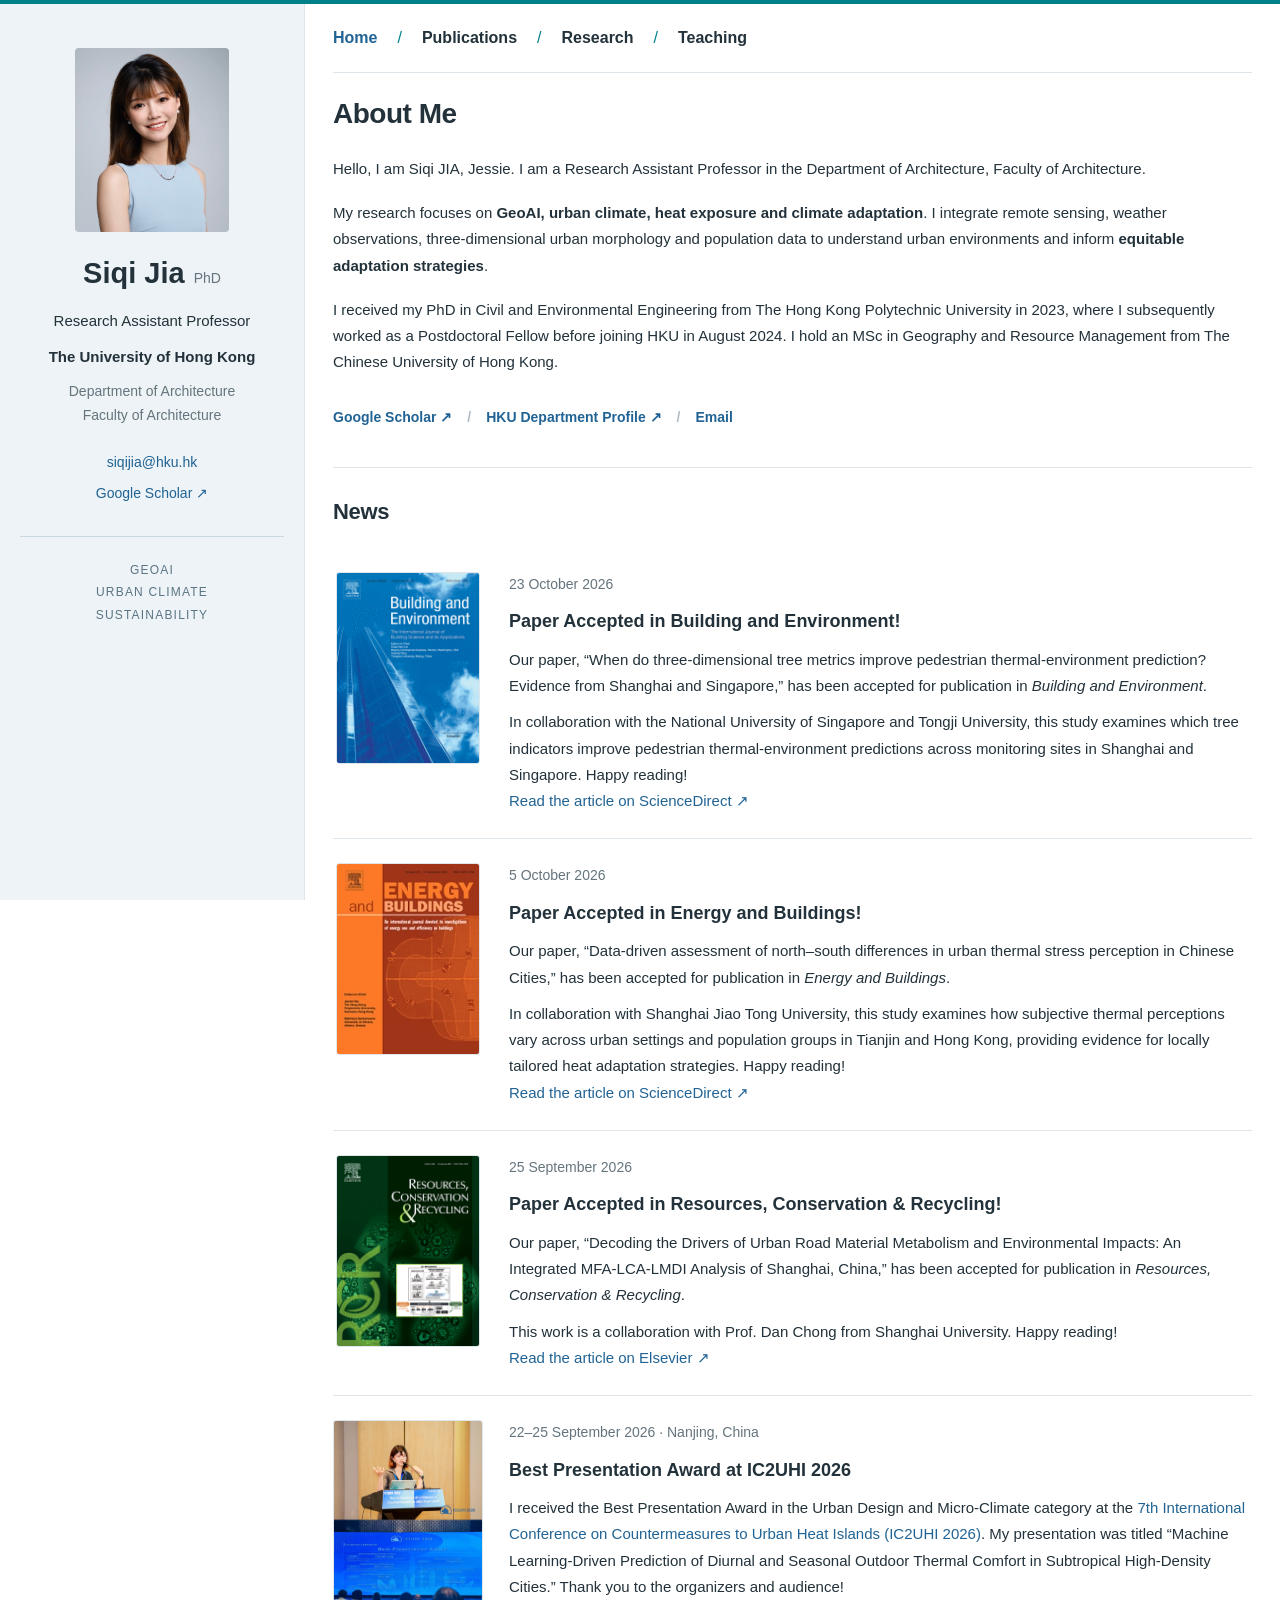
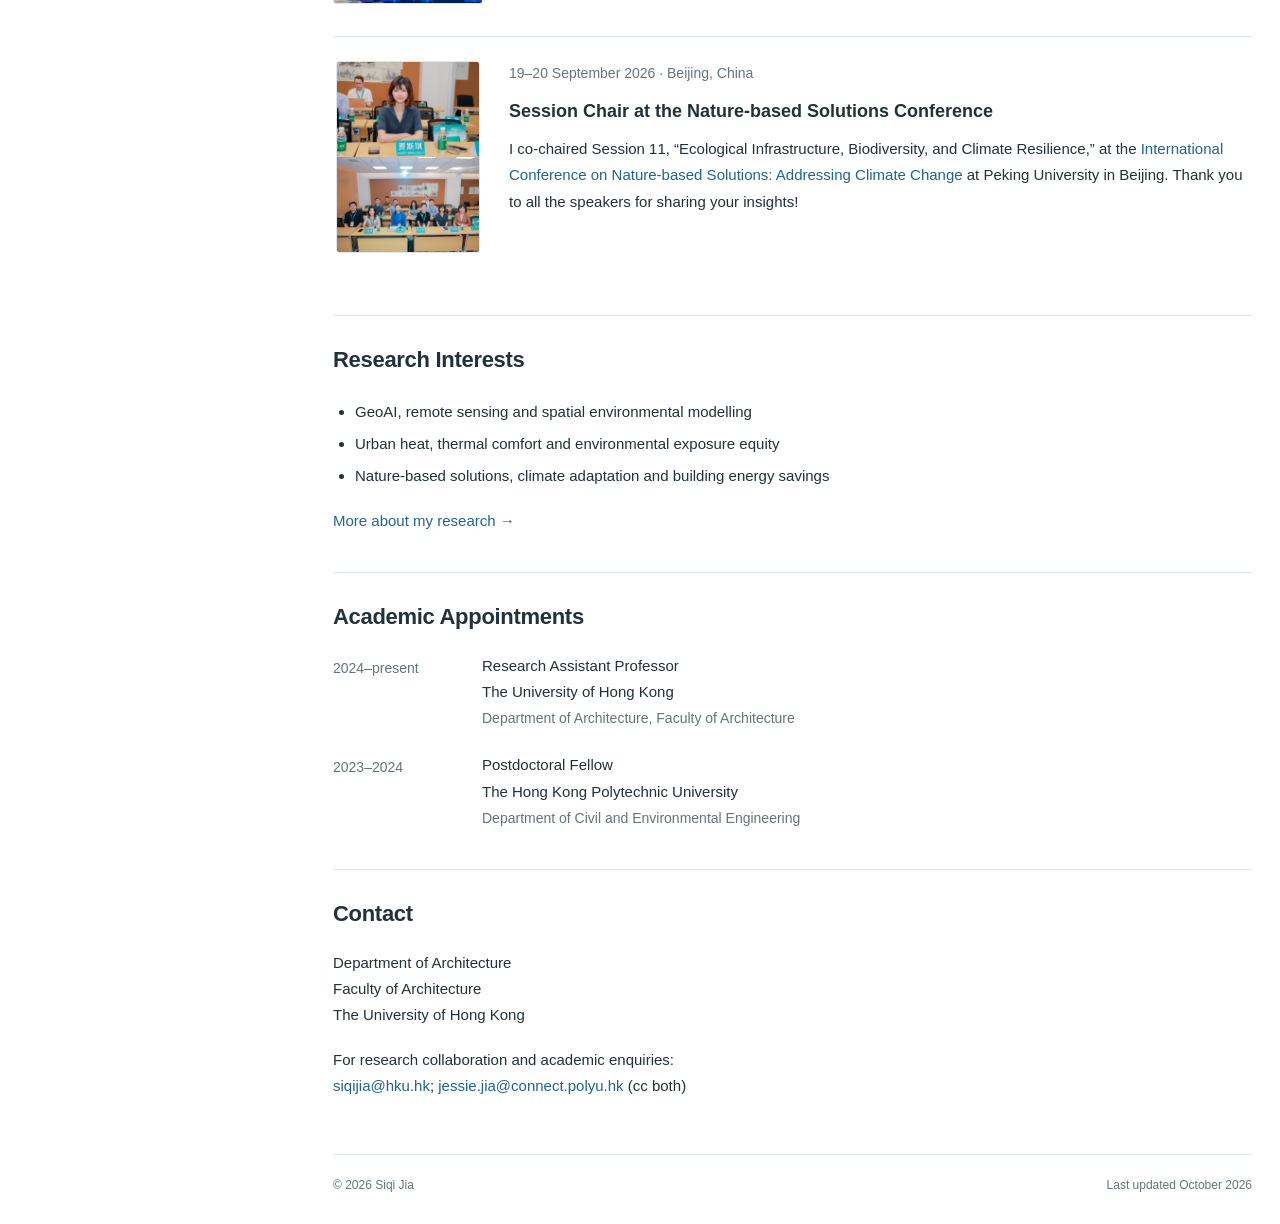
==== commit 5a9f8c67: "feat: add Building and Environment acceptance news" ====
--- a/index.html
+++ b/index.html
@@ -1 +1 @@
-<!doctype html><html lang="en"><head><meta charset="utf-8"><meta name="viewport" content="width=device-width, initial-scale=1"><title>Home | Siqi Jia</title><meta name="description" content="Home — Siqi Jia, Research Assistant Professor at The University of Hong Kong. GeoAI, urban climate and climate adaptation."><link rel="stylesheet" href="styles.css"><link rel="icon" href="favicon.svg" type="image/svg+xml"></head><body><a class="skip" href="#main">Skip to content</a><aside class="sidebar"><a href="index.html" aria-label="Siqi Jia — Home"><img src="assets/profile.jpg" alt="Portrait of Siqi Jia" width="2691" height="4037"></a><p class="name">Siqi Jia<span>PhD</span></p><p class="position">Research Assistant Professor</p><p class="institution">The University of Hong Kong</p><p class="department">Department of Architecture<br>Faculty of Architecture</p><div class="sidebar-links"><a href="mailto:siqijia@hku.hk">siqijia@hku.hk</a><a href="https://scholar.google.com/citations?user=MKyB5TQAAAAJ">Google Scholar ↗</a></div><p class="topics">GeoAI<br>Urban Climate<br>Sustainability</p></aside><div class="main-column"><nav aria-label="Main navigation"><a href="index.html" aria-current="page">Home</a><a href="publications.html">Publications</a><a href="research.html">Research</a><a href="teaching.html">Teaching</a></nav><main id="main"><h1>About Me</h1><p>Hello, I am Siqi JIA, Jessie. I am a Research Assistant Professor in the Department of Architecture, Faculty of Architecture.</p><p>My research focuses on <strong>GeoAI, urban climate, heat exposure and climate adaptation</strong>. I integrate remote sensing, weather observations, three-dimensional urban morphology and population data to understand urban environments and inform <strong>equitable adaptation strategies</strong>.</p><p>I received my PhD in Civil and Environmental Engineering from The Hong Kong Polytechnic University in 2023, where I subsequently worked as a Postdoctoral Fellow before joining HKU in August 2024. I hold an MSc in Geography and Resource Management from The Chinese University of Hong Kong.</p><p class="profile-links"><a href="https://scholar.google.com/citations?user=MKyB5TQAAAAJ">Google Scholar ↗</a><span aria-hidden="true">/</span><a href="https://www.arch.hku.hk/staff/dla/jia-siqi/">HKU Department Profile ↗</a><span aria-hidden="true">/</span><a href="mailto:siqijia@hku.hk">Email</a></p><section id="news" class="news"><h2>News</h2><article class="news-event"><a class="news-thumbnail" href="assets/energy-buildings-cover.jpg" target="_blank" rel="noopener"><img src="assets/energy-buildings-cover.jpg" alt="Energy and Buildings journal cover" loading="lazy"></a><div class="news-copy"><p class="news-date"><time datetime="2026-10-05">5 October 2026</time></p><h3>Paper Accepted in Energy and Buildings!</h3><p>Our paper, “Data-driven assessment of north–south differences in urban thermal stress perception in Chinese Cities,” has been accepted for publication in <em>Energy and Buildings</em>.</p><p>In collaboration with Shanghai Jiao Tong University, this study examines how subjective thermal perceptions vary across urban settings and population groups in Tianjin and Hong Kong, providing evidence for locally tailored heat adaptation strategies. Happy reading!<br><a href="https://www.sciencedirect.com/science/article/pii/S0378778826014209" target="_blank" rel="noopener">Read the article on ScienceDirect ↗</a></p></div></article><article class="news-event"><a class="news-thumbnail" href="assets/rcr-journal-cover.png" target="_blank" rel="noopener"><img src="assets/rcr-journal-cover.png" alt="Resources, Conservation &amp; Recycling journal cover" loading="lazy"></a><div class="news-copy"><p class="news-date"><time datetime="2026-09-25">25 September 2026</time></p><h3>Paper Accepted in Resources, Conservation &amp; Recycling!</h3><p>Our paper, “Decoding the Drivers of Urban Road Material Metabolism and Environmental Impacts: An Integrated MFA-LCA-LMDI Analysis of Shanghai, China,” has been accepted for publication in <em>Resources, Conservation &amp; Recycling</em>.</p><p>This work is a collaboration with Prof. Dan Chong from Shanghai University. Happy reading!<br><a href="https://authors.elsevier.com/a/1nryR3HVLL1xD8" target="_blank" rel="noopener">Read the article on Elsevier ↗</a></p></div></article><article class="news-event"><a class="news-thumbnail" href="assets/ic2uhi-2026-presentation-award-v19.jpg" target="_blank" rel="noopener"><img src="assets/ic2uhi-2026-presentation-award-v19.jpg" alt="Siqi Jia presenting at IC2UHI 2026 and the Best Presentation Award announcement" loading="lazy"></a><div class="news-copy"><p class="news-date"><time datetime="2026-09-25">22–25 September 2026</time> · Nanjing, China</p><h3>Best Presentation Award at IC2UHI 2026</h3><p>I received the Best Presentation Award in the Urban Design and Micro-Climate category at the <a href="https://www.ic2uhi2026.com/">7th International Conference on Countermeasures to Urban Heat Islands (IC2UHI 2026)</a>. My presentation was titled “Machine Learning-Driven Prediction of Diurnal and Seasonal Outdoor Thermal Comfort in Subtropical High-Density Cities.” Thank you to the organizers and audience!</p></div></article><article class="news-event"><a class="news-thumbnail" href="assets/nbs-2026-session.jpg" target="_blank" rel="noopener"><img src="assets/nbs-2026-session.jpg" alt="Siqi Jia and fellow participants at the Nature-based Solutions conference" loading="lazy"></a><div class="news-copy"><p class="news-date"><time datetime="2026-09-20">19–20 September 2026</time> · Beijing, China</p><h3>Session Chair at the Nature-based Solutions Conference</h3><p>I co-chaired Session 11, “Ecological Infrastructure, Biodiversity, and Climate Resilience,” at the <a href="https://nbs.pku.edu.cn/">International Conference on Nature-based Solutions: Addressing Climate Change</a> at Peking University in Beijing. Thank you to all the speakers for sharing your insights!</p></div></article></section><section><h2>Research Interests</h2><ul class="interests"><li>GeoAI, remote sensing and spatial environmental modelling</li><li>Urban heat, thermal comfort and environmental exposure equity</li><li>Nature-based solutions, climate adaptation and building energy savings</li></ul><p><a href="research.html">More about my research →</a></p></section><section><h2>Academic Appointments</h2><div class="record"><span>2024–present</span><div><span class="plain-emphasis">Research Assistant Professor</span><br>The University of Hong Kong<br><small>Department of Architecture, Faculty of Architecture</small></div></div><div class="record"><span>2023–2024</span><div><span class="plain-emphasis">Postdoctoral Fellow</span><br>The Hong Kong Polytechnic University<br><small>Department of Civil and Environmental Engineering</small></div></div></section><section><h2>Contact</h2><p>Department of Architecture<br>Faculty of Architecture<br>The University of Hong Kong</p><p>For research collaboration and academic enquiries:<br><a href="mailto:siqijia@hku.hk?cc=jessie.jia%40connect.polyu.hk">siqijia@hku.hk</a>; <a href="mailto:jessie.jia@connect.polyu.hk?cc=siqijia%40hku.hk">jessie.jia@connect.polyu.hk</a> (cc both)</p></section></main><footer>© 2026 Siqi Jia <span>Last updated October 2026</span></footer></div></body></html>+<!doctype html><html lang="en"><head><meta charset="utf-8"><meta name="viewport" content="width=device-width, initial-scale=1"><title>Home | Siqi Jia</title><meta name="description" content="Home — Siqi Jia, Research Assistant Professor at The University of Hong Kong. GeoAI, urban climate and climate adaptation."><link rel="stylesheet" href="styles.css"><link rel="icon" href="favicon.svg" type="image/svg+xml"></head><body><a class="skip" href="#main">Skip to content</a><aside class="sidebar"><a href="index.html" aria-label="Siqi Jia — Home"><img src="assets/profile.jpg" alt="Portrait of Siqi Jia" width="2691" height="4037"></a><p class="name">Siqi Jia<span>PhD</span></p><p class="position">Research Assistant Professor</p><p class="institution">The University of Hong Kong</p><p class="department">Department of Architecture<br>Faculty of Architecture</p><div class="sidebar-links"><a href="mailto:siqijia@hku.hk">siqijia@hku.hk</a><a href="https://scholar.google.com/citations?user=MKyB5TQAAAAJ">Google Scholar ↗</a></div><p class="topics">GeoAI<br>Urban Climate<br>Sustainability</p></aside><div class="main-column"><nav aria-label="Main navigation"><a href="index.html" aria-current="page">Home</a><a href="publications.html">Publications</a><a href="research.html">Research</a><a href="teaching.html">Teaching</a></nav><main id="main"><h1>About Me</h1><p>Hello, I am Siqi JIA, Jessie. I am a Research Assistant Professor in the Department of Architecture, Faculty of Architecture.</p><p>My research focuses on <strong>GeoAI, urban climate, heat exposure and climate adaptation</strong>. I integrate remote sensing, weather observations, three-dimensional urban morphology and population data to understand urban environments and inform <strong>equitable adaptation strategies</strong>.</p><p>I received my PhD in Civil and Environmental Engineering from The Hong Kong Polytechnic University in 2023, where I subsequently worked as a Postdoctoral Fellow before joining HKU in August 2024. I hold an MSc in Geography and Resource Management from The Chinese University of Hong Kong.</p><p class="profile-links"><a href="https://scholar.google.com/citations?user=MKyB5TQAAAAJ">Google Scholar ↗</a><span aria-hidden="true">/</span><a href="https://www.arch.hku.hk/staff/dla/jia-siqi/">HKU Department Profile ↗</a><span aria-hidden="true">/</span><a href="mailto:siqijia@hku.hk">Email</a></p><section id="news" class="news"><h2>News</h2><article class="news-event"><a class="news-thumbnail" href="assets/building-environment-cover.png" target="_blank" rel="noopener"><img src="assets/building-environment-cover.png" alt="Building and Environment journal cover" loading="lazy"></a><div class="news-copy"><p class="news-date"><time datetime="2026-10-23">23 October 2026</time></p><h3>Paper Accepted in Building and Environment!</h3><p>Our paper, “When do three-dimensional tree metrics improve pedestrian thermal-environment prediction? Evidence from Shanghai and Singapore,” has been accepted for publication in <em>Building and Environment</em>.</p><p>In collaboration with the National University of Singapore and Tongji University, this study examines which tree indicators improve pedestrian thermal-environment predictions across monitoring sites in Shanghai and Singapore. Happy reading!<br><a href="https://www.sciencedirect.com/science/article/pii/S0360132326012795" target="_blank" rel="noopener">Read the article on ScienceDirect ↗</a></p></div></article><article class="news-event"><a class="news-thumbnail" href="assets/energy-buildings-cover.jpg" target="_blank" rel="noopener"><img src="assets/energy-buildings-cover.jpg" alt="Energy and Buildings journal cover" loading="lazy"></a><div class="news-copy"><p class="news-date"><time datetime="2026-10-05">5 October 2026</time></p><h3>Paper Accepted in Energy and Buildings!</h3><p>Our paper, “Data-driven assessment of north–south differences in urban thermal stress perception in Chinese Cities,” has been accepted for publication in <em>Energy and Buildings</em>.</p><p>In collaboration with Shanghai Jiao Tong University, this study examines how subjective thermal perceptions vary across urban settings and population groups in Tianjin and Hong Kong, providing evidence for locally tailored heat adaptation strategies. Happy reading!<br><a href="https://www.sciencedirect.com/science/article/pii/S0378778826014209" target="_blank" rel="noopener">Read the article on ScienceDirect ↗</a></p></div></article><article class="news-event"><a class="news-thumbnail" href="assets/rcr-journal-cover.png" target="_blank" rel="noopener"><img src="assets/rcr-journal-cover.png" alt="Resources, Conservation &amp; Recycling journal cover" loading="lazy"></a><div class="news-copy"><p class="news-date"><time datetime="2026-09-25">25 September 2026</time></p><h3>Paper Accepted in Resources, Conservation &amp; Recycling!</h3><p>Our paper, “Decoding the Drivers of Urban Road Material Metabolism and Environmental Impacts: An Integrated MFA-LCA-LMDI Analysis of Shanghai, China,” has been accepted for publication in <em>Resources, Conservation &amp; Recycling</em>.</p><p>This work is a collaboration with Prof. Dan Chong from Shanghai University. Happy reading!<br><a href="https://authors.elsevier.com/a/1nryR3HVLL1xD8" target="_blank" rel="noopener">Read the article on Elsevier ↗</a></p></div></article><article class="news-event"><a class="news-thumbnail" href="assets/ic2uhi-2026-presentation-award-v19.jpg" target="_blank" rel="noopener"><img src="assets/ic2uhi-2026-presentation-award-v19.jpg" alt="Siqi Jia presenting at IC2UHI 2026 and the Best Presentation Award announcement" loading="lazy"></a><div class="news-copy"><p class="news-date"><time datetime="2026-09-25">22–25 September 2026</time> · Nanjing, China</p><h3>Best Presentation Award at IC2UHI 2026</h3><p>I received the Best Presentation Award in the Urban Design and Micro-Climate category at the <a href="https://www.ic2uhi2026.com/">7th International Conference on Countermeasures to Urban Heat Islands (IC2UHI 2026)</a>. My presentation was titled “Machine Learning-Driven Prediction of Diurnal and Seasonal Outdoor Thermal Comfort in Subtropical High-Density Cities.” Thank you to the organizers and audience!</p></div></article><article class="news-event"><a class="news-thumbnail" href="assets/nbs-2026-session.jpg" target="_blank" rel="noopener"><img src="assets/nbs-2026-session.jpg" alt="Siqi Jia and fellow participants at the Nature-based Solutions conference" loading="lazy"></a><div class="news-copy"><p class="news-date"><time datetime="2026-09-20">19–20 September 2026</time> · Beijing, China</p><h3>Session Chair at the Nature-based Solutions Conference</h3><p>I co-chaired Session 11, “Ecological Infrastructure, Biodiversity, and Climate Resilience,” at the <a href="https://nbs.pku.edu.cn/">International Conference on Nature-based Solutions: Addressing Climate Change</a> at Peking University in Beijing. Thank you to all the speakers for sharing your insights!</p></div></article></section><section><h2>Research Interests</h2><ul class="interests"><li>GeoAI, remote sensing and spatial environmental modelling</li><li>Urban heat, thermal comfort and environmental exposure equity</li><li>Nature-based solutions, climate adaptation and building energy savings</li></ul><p><a href="research.html">More about my research →</a></p></section><section><h2>Academic Appointments</h2><div class="record"><span>2024–present</span><div><span class="plain-emphasis">Research Assistant Professor</span><br>The University of Hong Kong<br><small>Department of Architecture, Faculty of Architecture</small></div></div><div class="record"><span>2023–2024</span><div><span class="plain-emphasis">Postdoctoral Fellow</span><br>The Hong Kong Polytechnic University<br><small>Department of Civil and Environmental Engineering</small></div></div></section><section><h2>Contact</h2><p>Department of Architecture<br>Faculty of Architecture<br>The University of Hong Kong</p><p>For research collaboration and academic enquiries:<br><a href="mailto:siqijia@hku.hk?cc=jessie.jia%40connect.polyu.hk">siqijia@hku.hk</a>; <a href="mailto:jessie.jia@connect.polyu.hk?cc=siqijia%40hku.hk">jessie.jia@connect.polyu.hk</a> (cc both)</p></section></main><footer>© 2026 Siqi Jia <span>Last updated October 2026</span></footer></div></body></html>
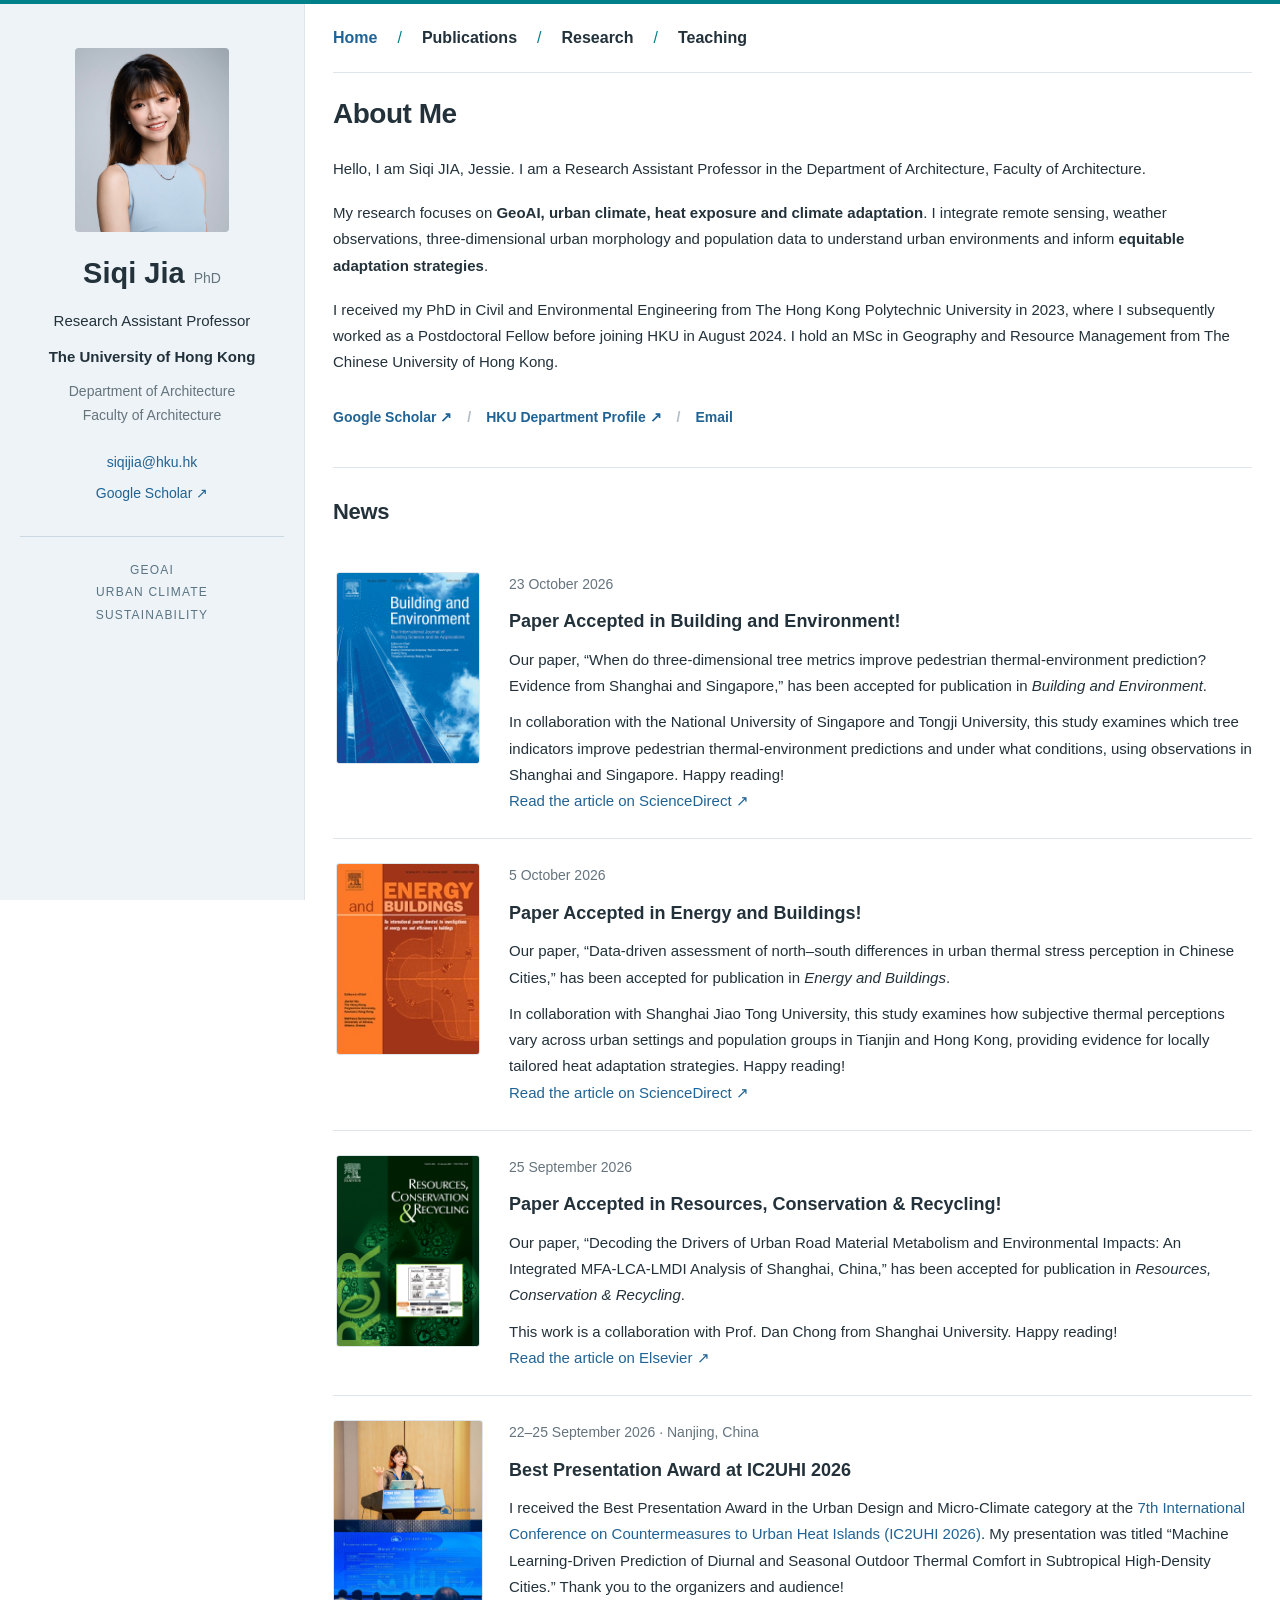
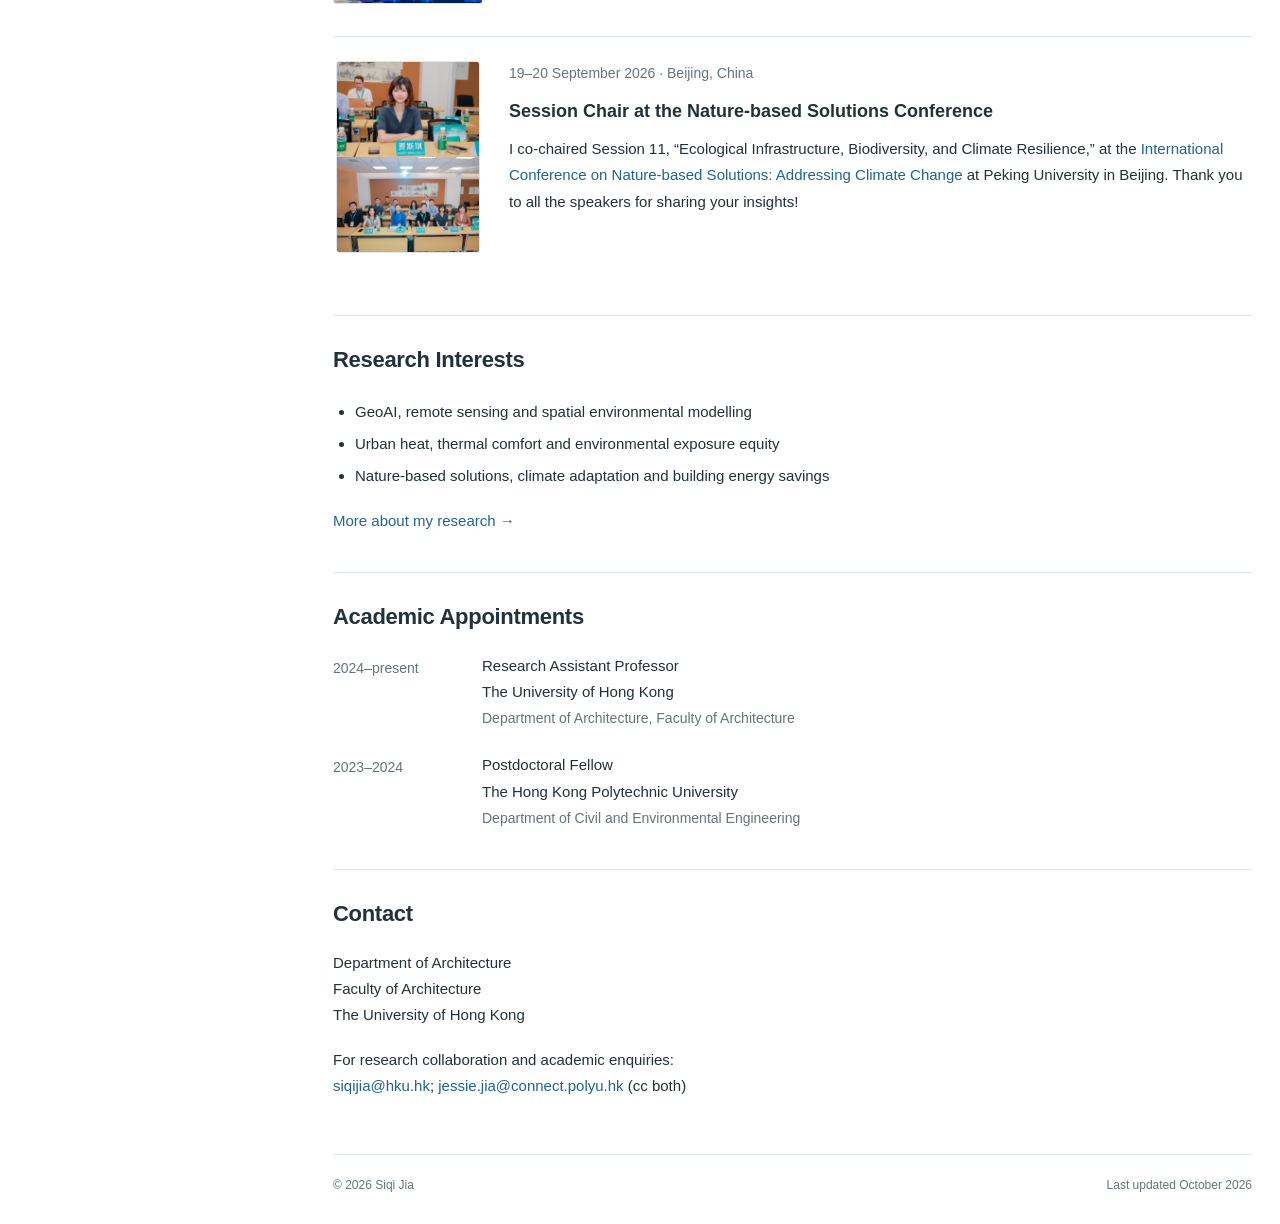
==== commit 0d8be46c: "docs: refine tree indicator study news description" ====
--- a/index.html
+++ b/index.html
@@ -1 +1 @@
-<!doctype html><html lang="en"><head><meta charset="utf-8"><meta name="viewport" content="width=device-width, initial-scale=1"><title>Home | Siqi Jia</title><meta name="description" content="Home — Siqi Jia, Research Assistant Professor at The University of Hong Kong. GeoAI, urban climate and climate adaptation."><link rel="stylesheet" href="styles.css"><link rel="icon" href="favicon.svg" type="image/svg+xml"></head><body><a class="skip" href="#main">Skip to content</a><aside class="sidebar"><a href="index.html" aria-label="Siqi Jia — Home"><img src="assets/profile.jpg" alt="Portrait of Siqi Jia" width="2691" height="4037"></a><p class="name">Siqi Jia<span>PhD</span></p><p class="position">Research Assistant Professor</p><p class="institution">The University of Hong Kong</p><p class="department">Department of Architecture<br>Faculty of Architecture</p><div class="sidebar-links"><a href="mailto:siqijia@hku.hk">siqijia@hku.hk</a><a href="https://scholar.google.com/citations?user=MKyB5TQAAAAJ">Google Scholar ↗</a></div><p class="topics">GeoAI<br>Urban Climate<br>Sustainability</p></aside><div class="main-column"><nav aria-label="Main navigation"><a href="index.html" aria-current="page">Home</a><a href="publications.html">Publications</a><a href="research.html">Research</a><a href="teaching.html">Teaching</a></nav><main id="main"><h1>About Me</h1><p>Hello, I am Siqi JIA, Jessie. I am a Research Assistant Professor in the Department of Architecture, Faculty of Architecture.</p><p>My research focuses on <strong>GeoAI, urban climate, heat exposure and climate adaptation</strong>. I integrate remote sensing, weather observations, three-dimensional urban morphology and population data to understand urban environments and inform <strong>equitable adaptation strategies</strong>.</p><p>I received my PhD in Civil and Environmental Engineering from The Hong Kong Polytechnic University in 2023, where I subsequently worked as a Postdoctoral Fellow before joining HKU in August 2024. I hold an MSc in Geography and Resource Management from The Chinese University of Hong Kong.</p><p class="profile-links"><a href="https://scholar.google.com/citations?user=MKyB5TQAAAAJ">Google Scholar ↗</a><span aria-hidden="true">/</span><a href="https://www.arch.hku.hk/staff/dla/jia-siqi/">HKU Department Profile ↗</a><span aria-hidden="true">/</span><a href="mailto:siqijia@hku.hk">Email</a></p><section id="news" class="news"><h2>News</h2><article class="news-event"><a class="news-thumbnail" href="assets/building-environment-cover.png" target="_blank" rel="noopener"><img src="assets/building-environment-cover.png" alt="Building and Environment journal cover" loading="lazy"></a><div class="news-copy"><p class="news-date"><time datetime="2026-10-23">23 October 2026</time></p><h3>Paper Accepted in Building and Environment!</h3><p>Our paper, “When do three-dimensional tree metrics improve pedestrian thermal-environment prediction? Evidence from Shanghai and Singapore,” has been accepted for publication in <em>Building and Environment</em>.</p><p>In collaboration with the National University of Singapore and Tongji University, this study examines which tree indicators improve pedestrian thermal-environment predictions across monitoring sites in Shanghai and Singapore. Happy reading!<br><a href="https://www.sciencedirect.com/science/article/pii/S0360132326012795" target="_blank" rel="noopener">Read the article on ScienceDirect ↗</a></p></div></article><article class="news-event"><a class="news-thumbnail" href="assets/energy-buildings-cover.jpg" target="_blank" rel="noopener"><img src="assets/energy-buildings-cover.jpg" alt="Energy and Buildings journal cover" loading="lazy"></a><div class="news-copy"><p class="news-date"><time datetime="2026-10-05">5 October 2026</time></p><h3>Paper Accepted in Energy and Buildings!</h3><p>Our paper, “Data-driven assessment of north–south differences in urban thermal stress perception in Chinese Cities,” has been accepted for publication in <em>Energy and Buildings</em>.</p><p>In collaboration with Shanghai Jiao Tong University, this study examines how subjective thermal perceptions vary across urban settings and population groups in Tianjin and Hong Kong, providing evidence for locally tailored heat adaptation strategies. Happy reading!<br><a href="https://www.sciencedirect.com/science/article/pii/S0378778826014209" target="_blank" rel="noopener">Read the article on ScienceDirect ↗</a></p></div></article><article class="news-event"><a class="news-thumbnail" href="assets/rcr-journal-cover.png" target="_blank" rel="noopener"><img src="assets/rcr-journal-cover.png" alt="Resources, Conservation &amp; Recycling journal cover" loading="lazy"></a><div class="news-copy"><p class="news-date"><time datetime="2026-09-25">25 September 2026</time></p><h3>Paper Accepted in Resources, Conservation &amp; Recycling!</h3><p>Our paper, “Decoding the Drivers of Urban Road Material Metabolism and Environmental Impacts: An Integrated MFA-LCA-LMDI Analysis of Shanghai, China,” has been accepted for publication in <em>Resources, Conservation &amp; Recycling</em>.</p><p>This work is a collaboration with Prof. Dan Chong from Shanghai University. Happy reading!<br><a href="https://authors.elsevier.com/a/1nryR3HVLL1xD8" target="_blank" rel="noopener">Read the article on Elsevier ↗</a></p></div></article><article class="news-event"><a class="news-thumbnail" href="assets/ic2uhi-2026-presentation-award-v19.jpg" target="_blank" rel="noopener"><img src="assets/ic2uhi-2026-presentation-award-v19.jpg" alt="Siqi Jia presenting at IC2UHI 2026 and the Best Presentation Award announcement" loading="lazy"></a><div class="news-copy"><p class="news-date"><time datetime="2026-09-25">22–25 September 2026</time> · Nanjing, China</p><h3>Best Presentation Award at IC2UHI 2026</h3><p>I received the Best Presentation Award in the Urban Design and Micro-Climate category at the <a href="https://www.ic2uhi2026.com/">7th International Conference on Countermeasures to Urban Heat Islands (IC2UHI 2026)</a>. My presentation was titled “Machine Learning-Driven Prediction of Diurnal and Seasonal Outdoor Thermal Comfort in Subtropical High-Density Cities.” Thank you to the organizers and audience!</p></div></article><article class="news-event"><a class="news-thumbnail" href="assets/nbs-2026-session.jpg" target="_blank" rel="noopener"><img src="assets/nbs-2026-session.jpg" alt="Siqi Jia and fellow participants at the Nature-based Solutions conference" loading="lazy"></a><div class="news-copy"><p class="news-date"><time datetime="2026-09-20">19–20 September 2026</time> · Beijing, China</p><h3>Session Chair at the Nature-based Solutions Conference</h3><p>I co-chaired Session 11, “Ecological Infrastructure, Biodiversity, and Climate Resilience,” at the <a href="https://nbs.pku.edu.cn/">International Conference on Nature-based Solutions: Addressing Climate Change</a> at Peking University in Beijing. Thank you to all the speakers for sharing your insights!</p></div></article></section><section><h2>Research Interests</h2><ul class="interests"><li>GeoAI, remote sensing and spatial environmental modelling</li><li>Urban heat, thermal comfort and environmental exposure equity</li><li>Nature-based solutions, climate adaptation and building energy savings</li></ul><p><a href="research.html">More about my research →</a></p></section><section><h2>Academic Appointments</h2><div class="record"><span>2024–present</span><div><span class="plain-emphasis">Research Assistant Professor</span><br>The University of Hong Kong<br><small>Department of Architecture, Faculty of Architecture</small></div></div><div class="record"><span>2023–2024</span><div><span class="plain-emphasis">Postdoctoral Fellow</span><br>The Hong Kong Polytechnic University<br><small>Department of Civil and Environmental Engineering</small></div></div></section><section><h2>Contact</h2><p>Department of Architecture<br>Faculty of Architecture<br>The University of Hong Kong</p><p>For research collaboration and academic enquiries:<br><a href="mailto:siqijia@hku.hk?cc=jessie.jia%40connect.polyu.hk">siqijia@hku.hk</a>; <a href="mailto:jessie.jia@connect.polyu.hk?cc=siqijia%40hku.hk">jessie.jia@connect.polyu.hk</a> (cc both)</p></section></main><footer>© 2026 Siqi Jia <span>Last updated October 2026</span></footer></div></body></html>+<!doctype html><html lang="en"><head><meta charset="utf-8"><meta name="viewport" content="width=device-width, initial-scale=1"><title>Home | Siqi Jia</title><meta name="description" content="Home — Siqi Jia, Research Assistant Professor at The University of Hong Kong. GeoAI, urban climate and climate adaptation."><link rel="stylesheet" href="styles.css"><link rel="icon" href="favicon.svg" type="image/svg+xml"></head><body><a class="skip" href="#main">Skip to content</a><aside class="sidebar"><a href="index.html" aria-label="Siqi Jia — Home"><img src="assets/profile.jpg" alt="Portrait of Siqi Jia" width="2691" height="4037"></a><p class="name">Siqi Jia<span>PhD</span></p><p class="position">Research Assistant Professor</p><p class="institution">The University of Hong Kong</p><p class="department">Department of Architecture<br>Faculty of Architecture</p><div class="sidebar-links"><a href="mailto:siqijia@hku.hk">siqijia@hku.hk</a><a href="https://scholar.google.com/citations?user=MKyB5TQAAAAJ">Google Scholar ↗</a></div><p class="topics">GeoAI<br>Urban Climate<br>Sustainability</p></aside><div class="main-column"><nav aria-label="Main navigation"><a href="index.html" aria-current="page">Home</a><a href="publications.html">Publications</a><a href="research.html">Research</a><a href="teaching.html">Teaching</a></nav><main id="main"><h1>About Me</h1><p>Hello, I am Siqi JIA, Jessie. I am a Research Assistant Professor in the Department of Architecture, Faculty of Architecture.</p><p>My research focuses on <strong>GeoAI, urban climate, heat exposure and climate adaptation</strong>. I integrate remote sensing, weather observations, three-dimensional urban morphology and population data to understand urban environments and inform <strong>equitable adaptation strategies</strong>.</p><p>I received my PhD in Civil and Environmental Engineering from The Hong Kong Polytechnic University in 2023, where I subsequently worked as a Postdoctoral Fellow before joining HKU in August 2024. I hold an MSc in Geography and Resource Management from The Chinese University of Hong Kong.</p><p class="profile-links"><a href="https://scholar.google.com/citations?user=MKyB5TQAAAAJ">Google Scholar ↗</a><span aria-hidden="true">/</span><a href="https://www.arch.hku.hk/staff/dla/jia-siqi/">HKU Department Profile ↗</a><span aria-hidden="true">/</span><a href="mailto:siqijia@hku.hk">Email</a></p><section id="news" class="news"><h2>News</h2><article class="news-event"><a class="news-thumbnail" href="assets/building-environment-cover.png" target="_blank" rel="noopener"><img src="assets/building-environment-cover.png" alt="Building and Environment journal cover" loading="lazy"></a><div class="news-copy"><p class="news-date"><time datetime="2026-10-23">23 October 2026</time></p><h3>Paper Accepted in Building and Environment!</h3><p>Our paper, “When do three-dimensional tree metrics improve pedestrian thermal-environment prediction? Evidence from Shanghai and Singapore,” has been accepted for publication in <em>Building and Environment</em>.</p><p>In collaboration with the National University of Singapore and Tongji University, this study examines which tree indicators improve pedestrian thermal-environment predictions and under what conditions, using observations in Shanghai and Singapore. Happy reading!<br><a href="https://www.sciencedirect.com/science/article/pii/S0360132326012795" target="_blank" rel="noopener">Read the article on ScienceDirect ↗</a></p></div></article><article class="news-event"><a class="news-thumbnail" href="assets/energy-buildings-cover.jpg" target="_blank" rel="noopener"><img src="assets/energy-buildings-cover.jpg" alt="Energy and Buildings journal cover" loading="lazy"></a><div class="news-copy"><p class="news-date"><time datetime="2026-10-05">5 October 2026</time></p><h3>Paper Accepted in Energy and Buildings!</h3><p>Our paper, “Data-driven assessment of north–south differences in urban thermal stress perception in Chinese Cities,” has been accepted for publication in <em>Energy and Buildings</em>.</p><p>In collaboration with Shanghai Jiao Tong University, this study examines how subjective thermal perceptions vary across urban settings and population groups in Tianjin and Hong Kong, providing evidence for locally tailored heat adaptation strategies. Happy reading!<br><a href="https://www.sciencedirect.com/science/article/pii/S0378778826014209" target="_blank" rel="noopener">Read the article on ScienceDirect ↗</a></p></div></article><article class="news-event"><a class="news-thumbnail" href="assets/rcr-journal-cover.png" target="_blank" rel="noopener"><img src="assets/rcr-journal-cover.png" alt="Resources, Conservation &amp; Recycling journal cover" loading="lazy"></a><div class="news-copy"><p class="news-date"><time datetime="2026-09-25">25 September 2026</time></p><h3>Paper Accepted in Resources, Conservation &amp; Recycling!</h3><p>Our paper, “Decoding the Drivers of Urban Road Material Metabolism and Environmental Impacts: An Integrated MFA-LCA-LMDI Analysis of Shanghai, China,” has been accepted for publication in <em>Resources, Conservation &amp; Recycling</em>.</p><p>This work is a collaboration with Prof. Dan Chong from Shanghai University. Happy reading!<br><a href="https://authors.elsevier.com/a/1nryR3HVLL1xD8" target="_blank" rel="noopener">Read the article on Elsevier ↗</a></p></div></article><article class="news-event"><a class="news-thumbnail" href="assets/ic2uhi-2026-presentation-award-v19.jpg" target="_blank" rel="noopener"><img src="assets/ic2uhi-2026-presentation-award-v19.jpg" alt="Siqi Jia presenting at IC2UHI 2026 and the Best Presentation Award announcement" loading="lazy"></a><div class="news-copy"><p class="news-date"><time datetime="2026-09-25">22–25 September 2026</time> · Nanjing, China</p><h3>Best Presentation Award at IC2UHI 2026</h3><p>I received the Best Presentation Award in the Urban Design and Micro-Climate category at the <a href="https://www.ic2uhi2026.com/">7th International Conference on Countermeasures to Urban Heat Islands (IC2UHI 2026)</a>. My presentation was titled “Machine Learning-Driven Prediction of Diurnal and Seasonal Outdoor Thermal Comfort in Subtropical High-Density Cities.” Thank you to the organizers and audience!</p></div></article><article class="news-event"><a class="news-thumbnail" href="assets/nbs-2026-session.jpg" target="_blank" rel="noopener"><img src="assets/nbs-2026-session.jpg" alt="Siqi Jia and fellow participants at the Nature-based Solutions conference" loading="lazy"></a><div class="news-copy"><p class="news-date"><time datetime="2026-09-20">19–20 September 2026</time> · Beijing, China</p><h3>Session Chair at the Nature-based Solutions Conference</h3><p>I co-chaired Session 11, “Ecological Infrastructure, Biodiversity, and Climate Resilience,” at the <a href="https://nbs.pku.edu.cn/">International Conference on Nature-based Solutions: Addressing Climate Change</a> at Peking University in Beijing. Thank you to all the speakers for sharing your insights!</p></div></article></section><section><h2>Research Interests</h2><ul class="interests"><li>GeoAI, remote sensing and spatial environmental modelling</li><li>Urban heat, thermal comfort and environmental exposure equity</li><li>Nature-based solutions, climate adaptation and building energy savings</li></ul><p><a href="research.html">More about my research →</a></p></section><section><h2>Academic Appointments</h2><div class="record"><span>2024–present</span><div><span class="plain-emphasis">Research Assistant Professor</span><br>The University of Hong Kong<br><small>Department of Architecture, Faculty of Architecture</small></div></div><div class="record"><span>2023–2024</span><div><span class="plain-emphasis">Postdoctoral Fellow</span><br>The Hong Kong Polytechnic University<br><small>Department of Civil and Environmental Engineering</small></div></div></section><section><h2>Contact</h2><p>Department of Architecture<br>Faculty of Architecture<br>The University of Hong Kong</p><p>For research collaboration and academic enquiries:<br><a href="mailto:siqijia@hku.hk?cc=jessie.jia%40connect.polyu.hk">siqijia@hku.hk</a>; <a href="mailto:jessie.jia@connect.polyu.hk?cc=siqijia%40hku.hk">jessie.jia@connect.polyu.hk</a> (cc both)</p></section></main><footer>© 2026 Siqi Jia <span>Last updated October 2026</span></footer></div></body></html>
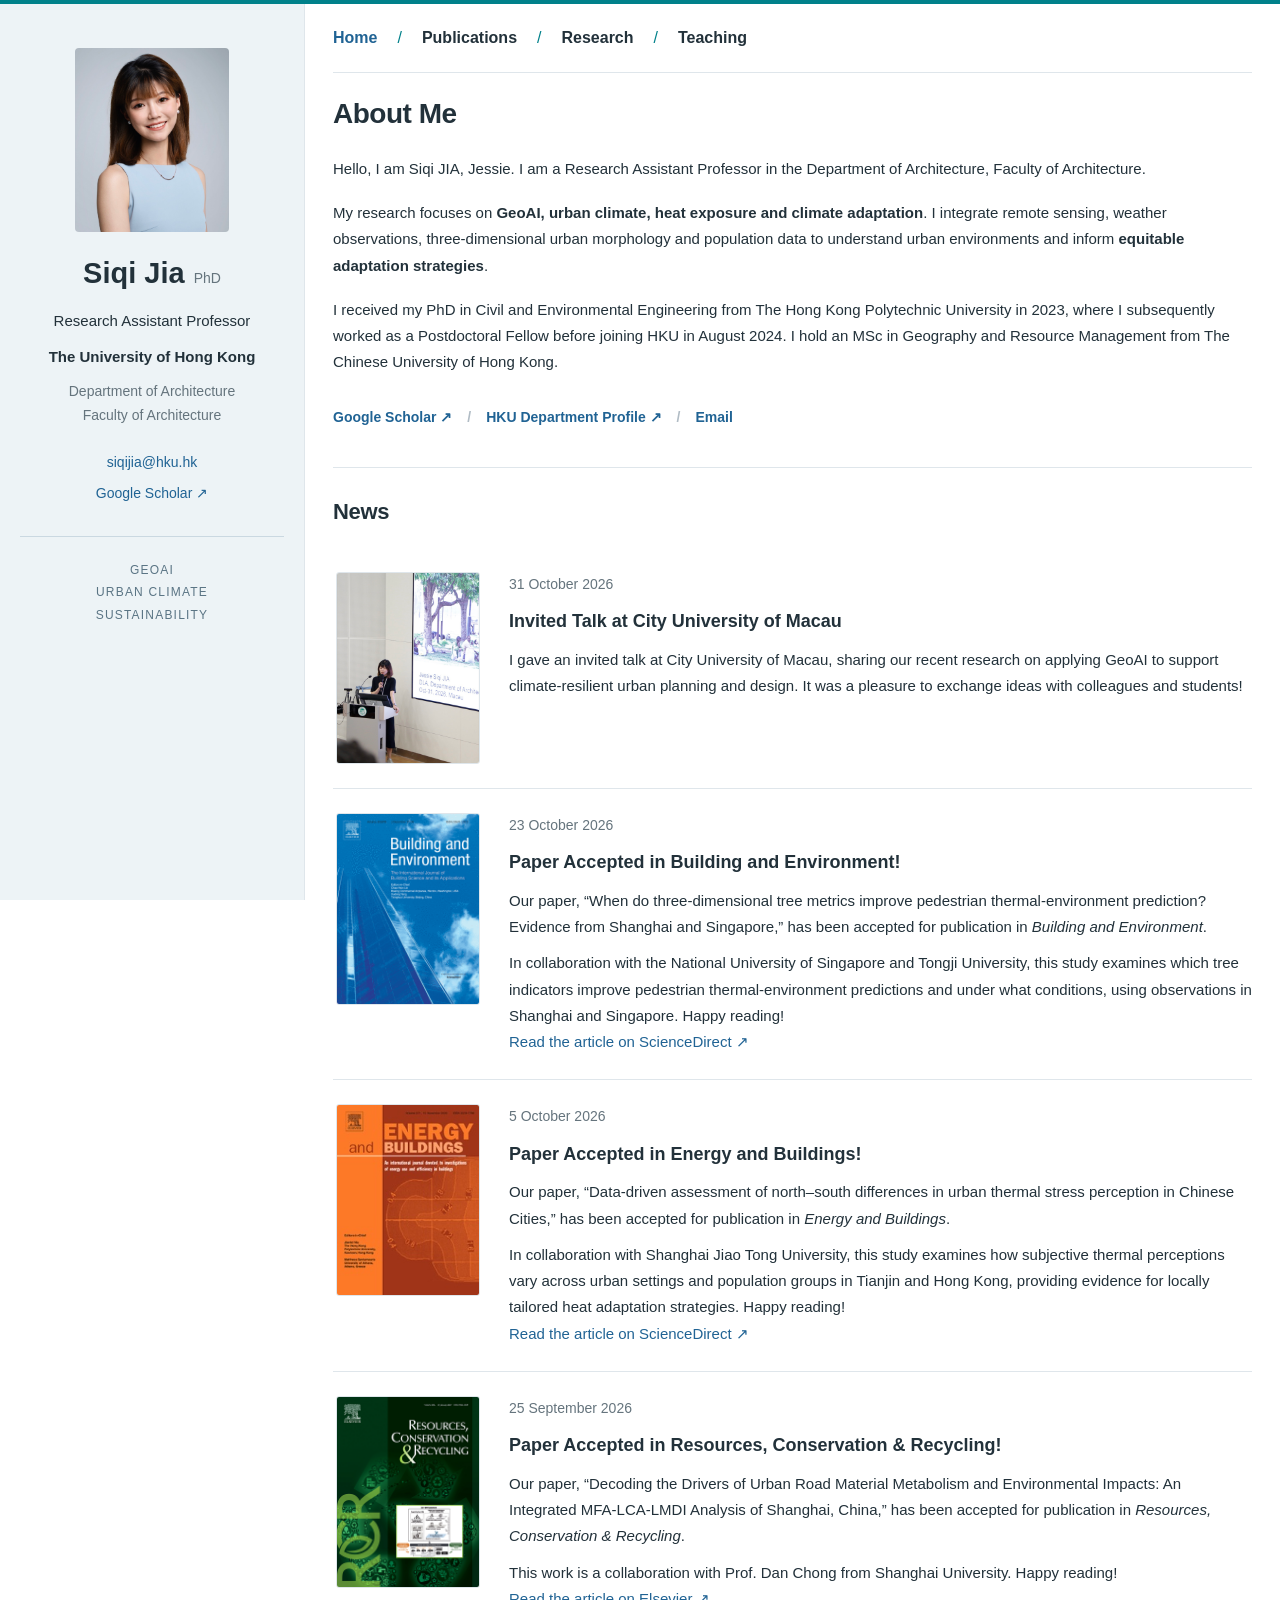
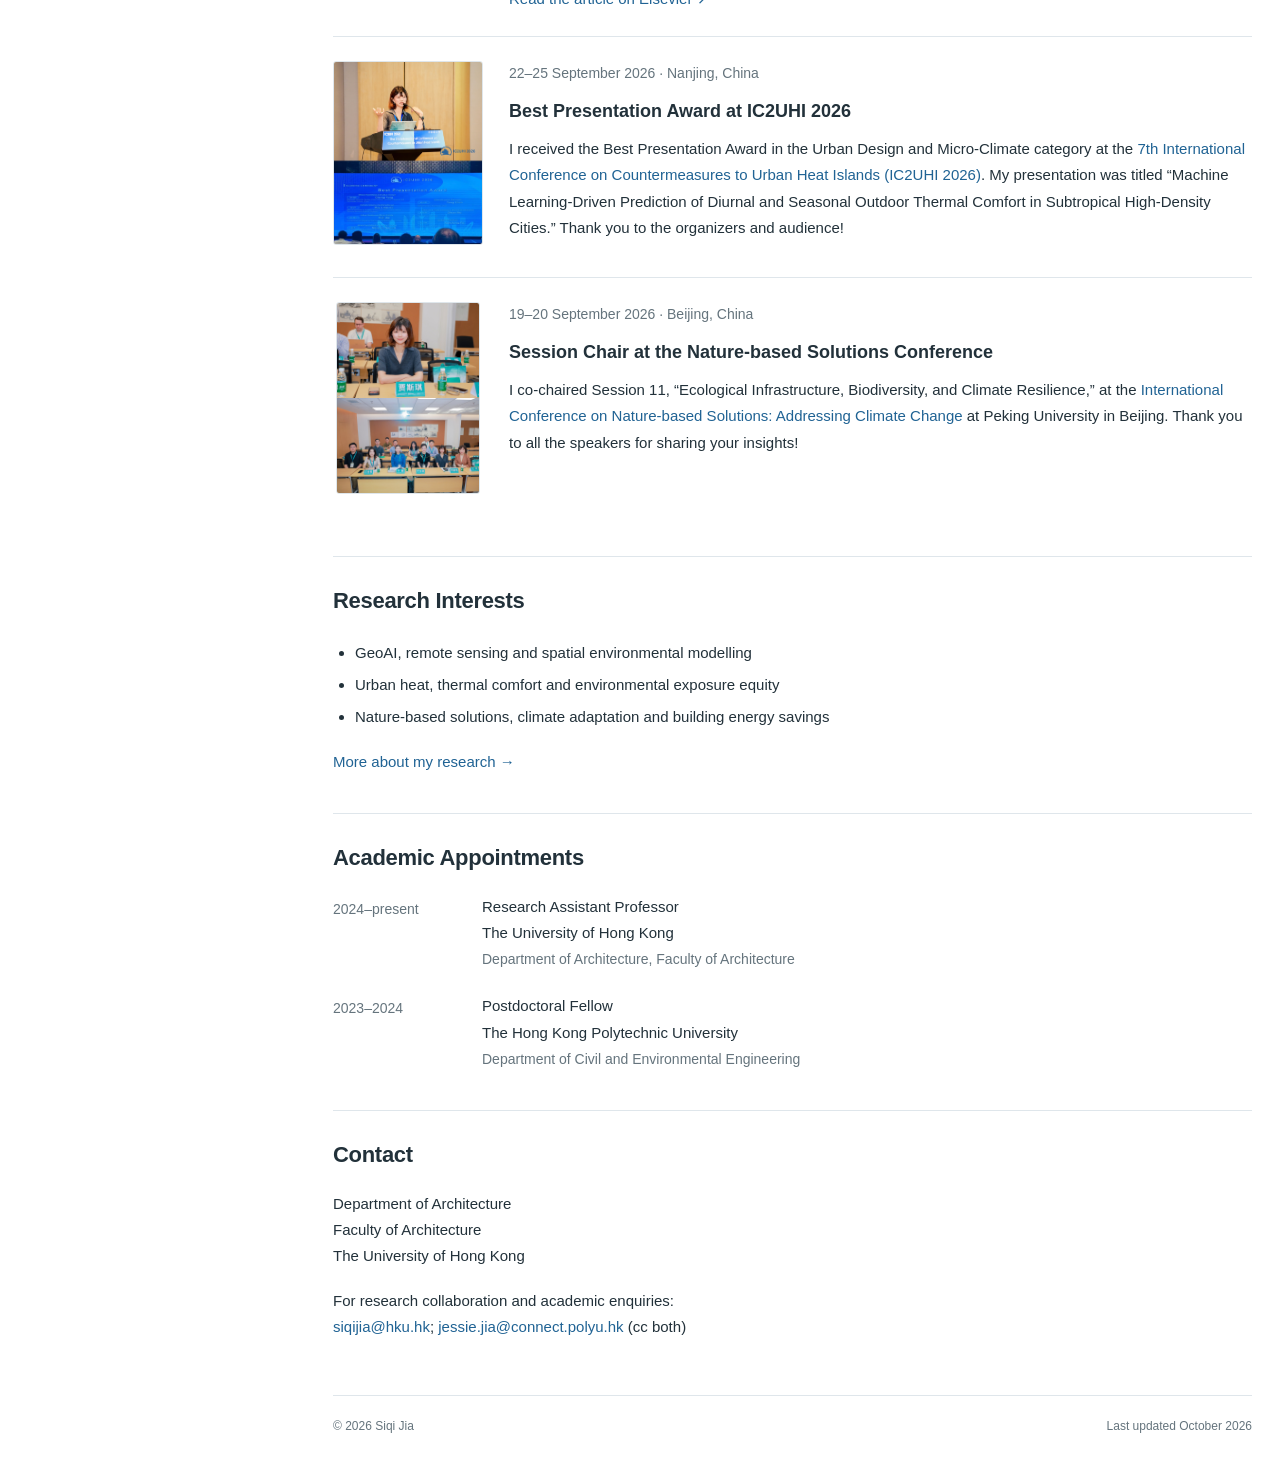
==== commit b7f26e1d: "feat: add City University of Macau invited talk news" ====
--- a/index.html
+++ b/index.html
@@ -1 +1 @@
-<!doctype html><html lang="en"><head><meta charset="utf-8"><meta name="viewport" content="width=device-width, initial-scale=1"><title>Home | Siqi Jia</title><meta name="description" content="Home — Siqi Jia, Research Assistant Professor at The University of Hong Kong. GeoAI, urban climate and climate adaptation."><link rel="stylesheet" href="styles.css"><link rel="icon" href="favicon.svg" type="image/svg+xml"></head><body><a class="skip" href="#main">Skip to content</a><aside class="sidebar"><a href="index.html" aria-label="Siqi Jia — Home"><img src="assets/profile.jpg" alt="Portrait of Siqi Jia" width="2691" height="4037"></a><p class="name">Siqi Jia<span>PhD</span></p><p class="position">Research Assistant Professor</p><p class="institution">The University of Hong Kong</p><p class="department">Department of Architecture<br>Faculty of Architecture</p><div class="sidebar-links"><a href="mailto:siqijia@hku.hk">siqijia@hku.hk</a><a href="https://scholar.google.com/citations?user=MKyB5TQAAAAJ">Google Scholar ↗</a></div><p class="topics">GeoAI<br>Urban Climate<br>Sustainability</p></aside><div class="main-column"><nav aria-label="Main navigation"><a href="index.html" aria-current="page">Home</a><a href="publications.html">Publications</a><a href="research.html">Research</a><a href="teaching.html">Teaching</a></nav><main id="main"><h1>About Me</h1><p>Hello, I am Siqi JIA, Jessie. I am a Research Assistant Professor in the Department of Architecture, Faculty of Architecture.</p><p>My research focuses on <strong>GeoAI, urban climate, heat exposure and climate adaptation</strong>. I integrate remote sensing, weather observations, three-dimensional urban morphology and population data to understand urban environments and inform <strong>equitable adaptation strategies</strong>.</p><p>I received my PhD in Civil and Environmental Engineering from The Hong Kong Polytechnic University in 2023, where I subsequently worked as a Postdoctoral Fellow before joining HKU in August 2024. I hold an MSc in Geography and Resource Management from The Chinese University of Hong Kong.</p><p class="profile-links"><a href="https://scholar.google.com/citations?user=MKyB5TQAAAAJ">Google Scholar ↗</a><span aria-hidden="true">/</span><a href="https://www.arch.hku.hk/staff/dla/jia-siqi/">HKU Department Profile ↗</a><span aria-hidden="true">/</span><a href="mailto:siqijia@hku.hk">Email</a></p><section id="news" class="news"><h2>News</h2><article class="news-event"><a class="news-thumbnail" href="assets/building-environment-cover.png" target="_blank" rel="noopener"><img src="assets/building-environment-cover.png" alt="Building and Environment journal cover" loading="lazy"></a><div class="news-copy"><p class="news-date"><time datetime="2026-10-23">23 October 2026</time></p><h3>Paper Accepted in Building and Environment!</h3><p>Our paper, “When do three-dimensional tree metrics improve pedestrian thermal-environment prediction? Evidence from Shanghai and Singapore,” has been accepted for publication in <em>Building and Environment</em>.</p><p>In collaboration with the National University of Singapore and Tongji University, this study examines which tree indicators improve pedestrian thermal-environment predictions and under what conditions, using observations in Shanghai and Singapore. Happy reading!<br><a href="https://www.sciencedirect.com/science/article/pii/S0360132326012795" target="_blank" rel="noopener">Read the article on ScienceDirect ↗</a></p></div></article><article class="news-event"><a class="news-thumbnail" href="assets/energy-buildings-cover.jpg" target="_blank" rel="noopener"><img src="assets/energy-buildings-cover.jpg" alt="Energy and Buildings journal cover" loading="lazy"></a><div class="news-copy"><p class="news-date"><time datetime="2026-10-05">5 October 2026</time></p><h3>Paper Accepted in Energy and Buildings!</h3><p>Our paper, “Data-driven assessment of north–south differences in urban thermal stress perception in Chinese Cities,” has been accepted for publication in <em>Energy and Buildings</em>.</p><p>In collaboration with Shanghai Jiao Tong University, this study examines how subjective thermal perceptions vary across urban settings and population groups in Tianjin and Hong Kong, providing evidence for locally tailored heat adaptation strategies. Happy reading!<br><a href="https://www.sciencedirect.com/science/article/pii/S0378778826014209" target="_blank" rel="noopener">Read the article on ScienceDirect ↗</a></p></div></article><article class="news-event"><a class="news-thumbnail" href="assets/rcr-journal-cover.png" target="_blank" rel="noopener"><img src="assets/rcr-journal-cover.png" alt="Resources, Conservation &amp; Recycling journal cover" loading="lazy"></a><div class="news-copy"><p class="news-date"><time datetime="2026-09-25">25 September 2026</time></p><h3>Paper Accepted in Resources, Conservation &amp; Recycling!</h3><p>Our paper, “Decoding the Drivers of Urban Road Material Metabolism and Environmental Impacts: An Integrated MFA-LCA-LMDI Analysis of Shanghai, China,” has been accepted for publication in <em>Resources, Conservation &amp; Recycling</em>.</p><p>This work is a collaboration with Prof. Dan Chong from Shanghai University. Happy reading!<br><a href="https://authors.elsevier.com/a/1nryR3HVLL1xD8" target="_blank" rel="noopener">Read the article on Elsevier ↗</a></p></div></article><article class="news-event"><a class="news-thumbnail" href="assets/ic2uhi-2026-presentation-award-v19.jpg" target="_blank" rel="noopener"><img src="assets/ic2uhi-2026-presentation-award-v19.jpg" alt="Siqi Jia presenting at IC2UHI 2026 and the Best Presentation Award announcement" loading="lazy"></a><div class="news-copy"><p class="news-date"><time datetime="2026-09-25">22–25 September 2026</time> · Nanjing, China</p><h3>Best Presentation Award at IC2UHI 2026</h3><p>I received the Best Presentation Award in the Urban Design and Micro-Climate category at the <a href="https://www.ic2uhi2026.com/">7th International Conference on Countermeasures to Urban Heat Islands (IC2UHI 2026)</a>. My presentation was titled “Machine Learning-Driven Prediction of Diurnal and Seasonal Outdoor Thermal Comfort in Subtropical High-Density Cities.” Thank you to the organizers and audience!</p></div></article><article class="news-event"><a class="news-thumbnail" href="assets/nbs-2026-session.jpg" target="_blank" rel="noopener"><img src="assets/nbs-2026-session.jpg" alt="Siqi Jia and fellow participants at the Nature-based Solutions conference" loading="lazy"></a><div class="news-copy"><p class="news-date"><time datetime="2026-09-20">19–20 September 2026</time> · Beijing, China</p><h3>Session Chair at the Nature-based Solutions Conference</h3><p>I co-chaired Session 11, “Ecological Infrastructure, Biodiversity, and Climate Resilience,” at the <a href="https://nbs.pku.edu.cn/">International Conference on Nature-based Solutions: Addressing Climate Change</a> at Peking University in Beijing. Thank you to all the speakers for sharing your insights!</p></div></article></section><section><h2>Research Interests</h2><ul class="interests"><li>GeoAI, remote sensing and spatial environmental modelling</li><li>Urban heat, thermal comfort and environmental exposure equity</li><li>Nature-based solutions, climate adaptation and building energy savings</li></ul><p><a href="research.html">More about my research →</a></p></section><section><h2>Academic Appointments</h2><div class="record"><span>2024–present</span><div><span class="plain-emphasis">Research Assistant Professor</span><br>The University of Hong Kong<br><small>Department of Architecture, Faculty of Architecture</small></div></div><div class="record"><span>2023–2024</span><div><span class="plain-emphasis">Postdoctoral Fellow</span><br>The Hong Kong Polytechnic University<br><small>Department of Civil and Environmental Engineering</small></div></div></section><section><h2>Contact</h2><p>Department of Architecture<br>Faculty of Architecture<br>The University of Hong Kong</p><p>For research collaboration and academic enquiries:<br><a href="mailto:siqijia@hku.hk?cc=jessie.jia%40connect.polyu.hk">siqijia@hku.hk</a>; <a href="mailto:jessie.jia@connect.polyu.hk?cc=siqijia%40hku.hk">jessie.jia@connect.polyu.hk</a> (cc both)</p></section></main><footer>© 2026 Siqi Jia <span>Last updated October 2026</span></footer></div></body></html>+<!doctype html><html lang="en"><head><meta charset="utf-8"><meta name="viewport" content="width=device-width, initial-scale=1"><title>Home | Siqi Jia</title><meta name="description" content="Home — Siqi Jia, Research Assistant Professor at The University of Hong Kong. GeoAI, urban climate and climate adaptation."><link rel="stylesheet" href="styles.css"><link rel="icon" href="favicon.svg" type="image/svg+xml"></head><body><a class="skip" href="#main">Skip to content</a><aside class="sidebar"><a href="index.html" aria-label="Siqi Jia — Home"><img src="assets/profile.jpg" alt="Portrait of Siqi Jia" width="2691" height="4037"></a><p class="name">Siqi Jia<span>PhD</span></p><p class="position">Research Assistant Professor</p><p class="institution">The University of Hong Kong</p><p class="department">Department of Architecture<br>Faculty of Architecture</p><div class="sidebar-links"><a href="mailto:siqijia@hku.hk">siqijia@hku.hk</a><a href="https://scholar.google.com/citations?user=MKyB5TQAAAAJ">Google Scholar ↗</a></div><p class="topics">GeoAI<br>Urban Climate<br>Sustainability</p></aside><div class="main-column"><nav aria-label="Main navigation"><a href="index.html" aria-current="page">Home</a><a href="publications.html">Publications</a><a href="research.html">Research</a><a href="teaching.html">Teaching</a></nav><main id="main"><h1>About Me</h1><p>Hello, I am Siqi JIA, Jessie. I am a Research Assistant Professor in the Department of Architecture, Faculty of Architecture.</p><p>My research focuses on <strong>GeoAI, urban climate, heat exposure and climate adaptation</strong>. I integrate remote sensing, weather observations, three-dimensional urban morphology and population data to understand urban environments and inform <strong>equitable adaptation strategies</strong>.</p><p>I received my PhD in Civil and Environmental Engineering from The Hong Kong Polytechnic University in 2023, where I subsequently worked as a Postdoctoral Fellow before joining HKU in August 2024. I hold an MSc in Geography and Resource Management from The Chinese University of Hong Kong.</p><p class="profile-links"><a href="https://scholar.google.com/citations?user=MKyB5TQAAAAJ">Google Scholar ↗</a><span aria-hidden="true">/</span><a href="https://www.arch.hku.hk/staff/dla/jia-siqi/">HKU Department Profile ↗</a><span aria-hidden="true">/</span><a href="mailto:siqijia@hku.hk">Email</a></p><section id="news" class="news"><h2>News</h2><article class="news-event"><a class="news-thumbnail" href="assets/cityu-macau-talk-2026.jpg" target="_blank" rel="noopener"><img src="assets/cityu-macau-talk-2026.jpg" alt="Siqi Jia giving an invited talk at City University of Macau" loading="lazy"></a><div class="news-copy"><p class="news-date"><time datetime="2026-10-31">31 October 2026</time></p><h3>Invited Talk at City University of Macau</h3><p>I gave an invited talk at City University of Macau, sharing our recent research on applying GeoAI to support climate-resilient urban planning and design. It was a pleasure to exchange ideas with colleagues and students!</p></div></article><article class="news-event"><a class="news-thumbnail" href="assets/building-environment-cover.png" target="_blank" rel="noopener"><img src="assets/building-environment-cover.png" alt="Building and Environment journal cover" loading="lazy"></a><div class="news-copy"><p class="news-date"><time datetime="2026-10-23">23 October 2026</time></p><h3>Paper Accepted in Building and Environment!</h3><p>Our paper, “When do three-dimensional tree metrics improve pedestrian thermal-environment prediction? Evidence from Shanghai and Singapore,” has been accepted for publication in <em>Building and Environment</em>.</p><p>In collaboration with the National University of Singapore and Tongji University, this study examines which tree indicators improve pedestrian thermal-environment predictions and under what conditions, using observations in Shanghai and Singapore. Happy reading!<br><a href="https://www.sciencedirect.com/science/article/pii/S0360132326012795" target="_blank" rel="noopener">Read the article on ScienceDirect ↗</a></p></div></article><article class="news-event"><a class="news-thumbnail" href="assets/energy-buildings-cover.jpg" target="_blank" rel="noopener"><img src="assets/energy-buildings-cover.jpg" alt="Energy and Buildings journal cover" loading="lazy"></a><div class="news-copy"><p class="news-date"><time datetime="2026-10-05">5 October 2026</time></p><h3>Paper Accepted in Energy and Buildings!</h3><p>Our paper, “Data-driven assessment of north–south differences in urban thermal stress perception in Chinese Cities,” has been accepted for publication in <em>Energy and Buildings</em>.</p><p>In collaboration with Shanghai Jiao Tong University, this study examines how subjective thermal perceptions vary across urban settings and population groups in Tianjin and Hong Kong, providing evidence for locally tailored heat adaptation strategies. Happy reading!<br><a href="https://www.sciencedirect.com/science/article/pii/S0378778826014209" target="_blank" rel="noopener">Read the article on ScienceDirect ↗</a></p></div></article><article class="news-event"><a class="news-thumbnail" href="assets/rcr-journal-cover.png" target="_blank" rel="noopener"><img src="assets/rcr-journal-cover.png" alt="Resources, Conservation &amp; Recycling journal cover" loading="lazy"></a><div class="news-copy"><p class="news-date"><time datetime="2026-09-25">25 September 2026</time></p><h3>Paper Accepted in Resources, Conservation &amp; Recycling!</h3><p>Our paper, “Decoding the Drivers of Urban Road Material Metabolism and Environmental Impacts: An Integrated MFA-LCA-LMDI Analysis of Shanghai, China,” has been accepted for publication in <em>Resources, Conservation &amp; Recycling</em>.</p><p>This work is a collaboration with Prof. Dan Chong from Shanghai University. Happy reading!<br><a href="https://authors.elsevier.com/a/1nryR3HVLL1xD8" target="_blank" rel="noopener">Read the article on Elsevier ↗</a></p></div></article><article class="news-event"><a class="news-thumbnail" href="assets/ic2uhi-2026-presentation-award-v19.jpg" target="_blank" rel="noopener"><img src="assets/ic2uhi-2026-presentation-award-v19.jpg" alt="Siqi Jia presenting at IC2UHI 2026 and the Best Presentation Award announcement" loading="lazy"></a><div class="news-copy"><p class="news-date"><time datetime="2026-09-25">22–25 September 2026</time> · Nanjing, China</p><h3>Best Presentation Award at IC2UHI 2026</h3><p>I received the Best Presentation Award in the Urban Design and Micro-Climate category at the <a href="https://www.ic2uhi2026.com/">7th International Conference on Countermeasures to Urban Heat Islands (IC2UHI 2026)</a>. My presentation was titled “Machine Learning-Driven Prediction of Diurnal and Seasonal Outdoor Thermal Comfort in Subtropical High-Density Cities.” Thank you to the organizers and audience!</p></div></article><article class="news-event"><a class="news-thumbnail" href="assets/nbs-2026-session.jpg" target="_blank" rel="noopener"><img src="assets/nbs-2026-session.jpg" alt="Siqi Jia and fellow participants at the Nature-based Solutions conference" loading="lazy"></a><div class="news-copy"><p class="news-date"><time datetime="2026-09-20">19–20 September 2026</time> · Beijing, China</p><h3>Session Chair at the Nature-based Solutions Conference</h3><p>I co-chaired Session 11, “Ecological Infrastructure, Biodiversity, and Climate Resilience,” at the <a href="https://nbs.pku.edu.cn/">International Conference on Nature-based Solutions: Addressing Climate Change</a> at Peking University in Beijing. Thank you to all the speakers for sharing your insights!</p></div></article></section><section><h2>Research Interests</h2><ul class="interests"><li>GeoAI, remote sensing and spatial environmental modelling</li><li>Urban heat, thermal comfort and environmental exposure equity</li><li>Nature-based solutions, climate adaptation and building energy savings</li></ul><p><a href="research.html">More about my research →</a></p></section><section><h2>Academic Appointments</h2><div class="record"><span>2024–present</span><div><span class="plain-emphasis">Research Assistant Professor</span><br>The University of Hong Kong<br><small>Department of Architecture, Faculty of Architecture</small></div></div><div class="record"><span>2023–2024</span><div><span class="plain-emphasis">Postdoctoral Fellow</span><br>The Hong Kong Polytechnic University<br><small>Department of Civil and Environmental Engineering</small></div></div></section><section><h2>Contact</h2><p>Department of Architecture<br>Faculty of Architecture<br>The University of Hong Kong</p><p>For research collaboration and academic enquiries:<br><a href="mailto:siqijia@hku.hk?cc=jessie.jia%40connect.polyu.hk">siqijia@hku.hk</a>; <a href="mailto:jessie.jia@connect.polyu.hk?cc=siqijia%40hku.hk">jessie.jia@connect.polyu.hk</a> (cc both)</p></section></main><footer>© 2026 Siqi Jia <span>Last updated October 2026</span></footer></div></body></html>
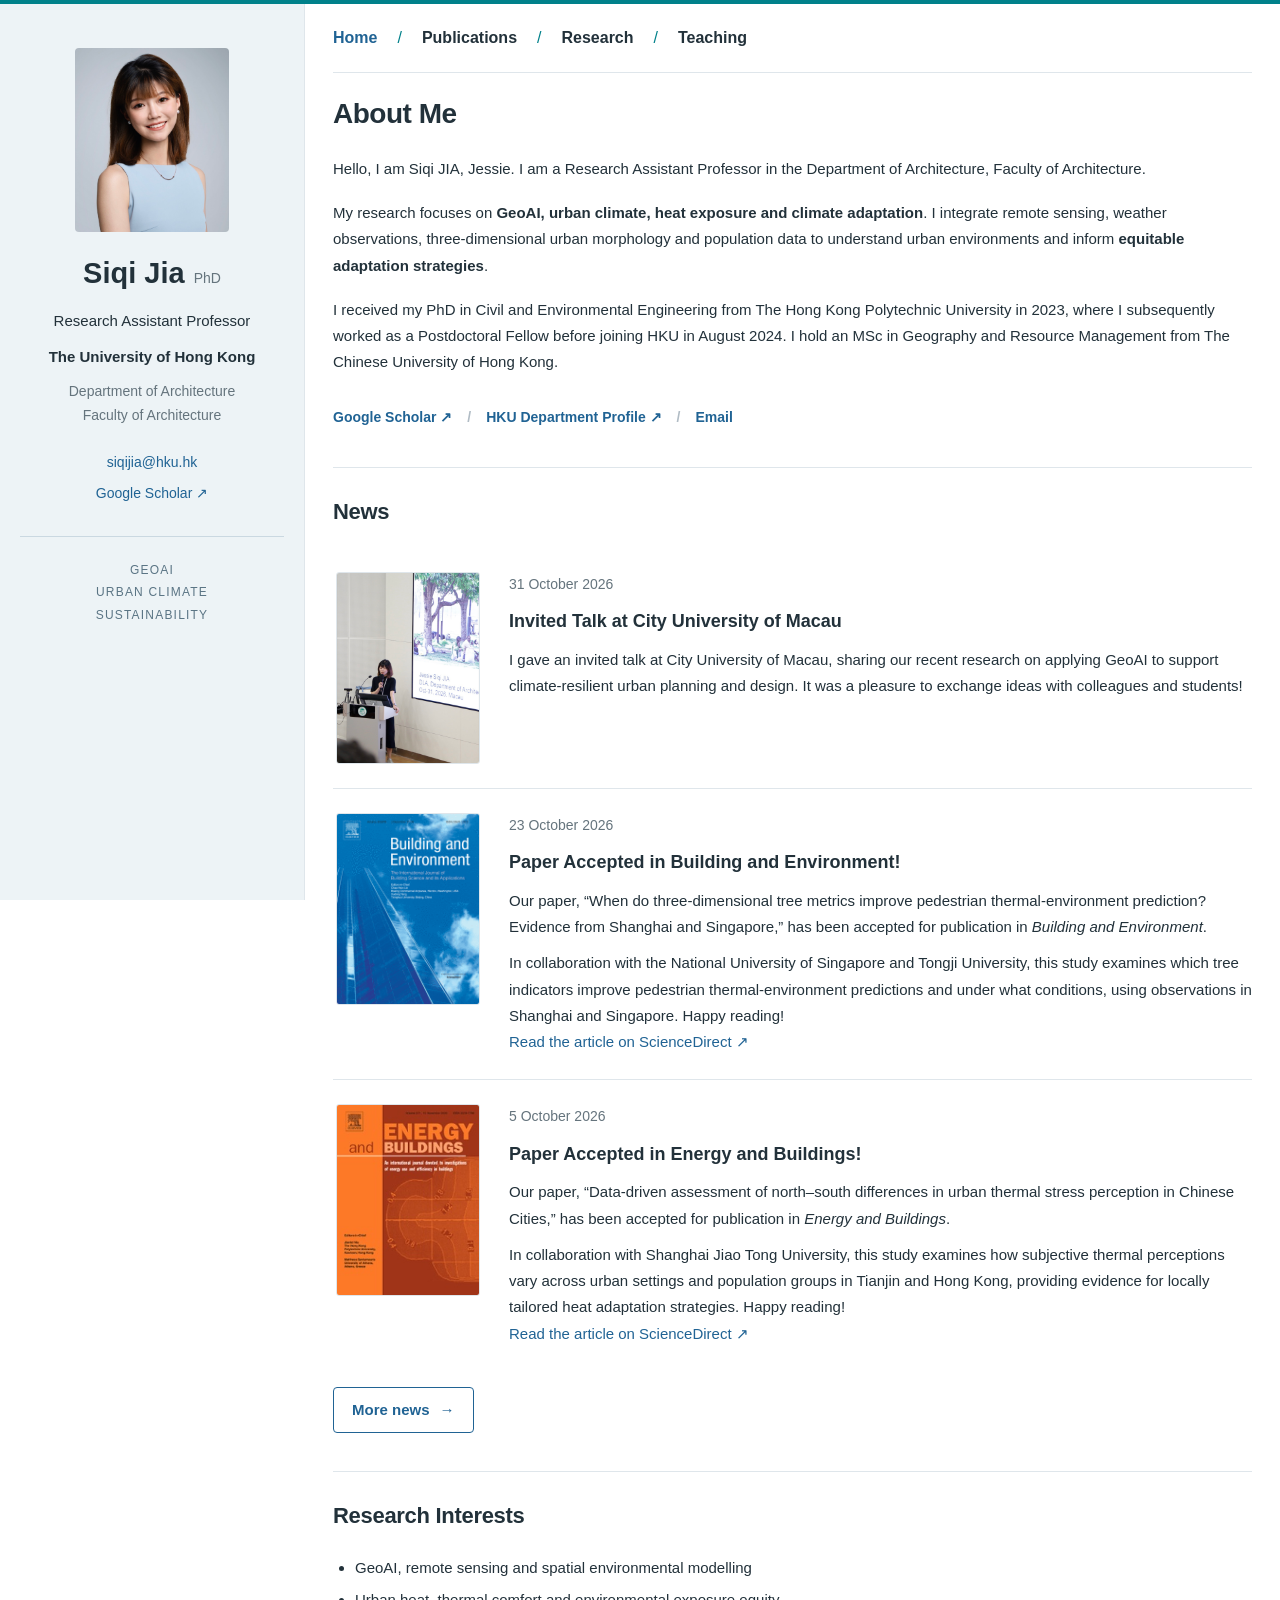
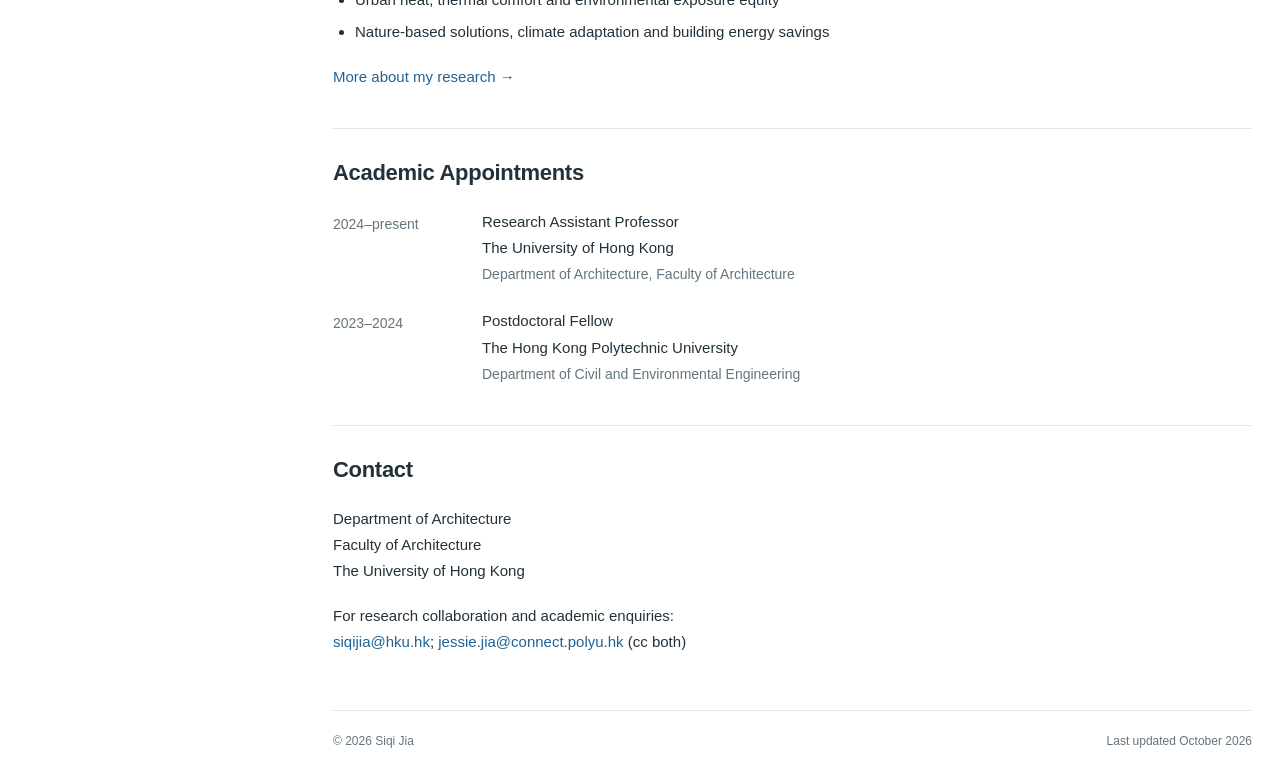
==== commit 2fbec202: "feat: show latest three news items with full news archive" ====
--- a/index.html
+++ b/index.html
@@ -1 +1 @@
-<!doctype html><html lang="en"><head><meta charset="utf-8"><meta name="viewport" content="width=device-width, initial-scale=1"><title>Home | Siqi Jia</title><meta name="description" content="Home — Siqi Jia, Research Assistant Professor at The University of Hong Kong. GeoAI, urban climate and climate adaptation."><link rel="stylesheet" href="styles.css"><link rel="icon" href="favicon.svg" type="image/svg+xml"></head><body><a class="skip" href="#main">Skip to content</a><aside class="sidebar"><a href="index.html" aria-label="Siqi Jia — Home"><img src="assets/profile.jpg" alt="Portrait of Siqi Jia" width="2691" height="4037"></a><p class="name">Siqi Jia<span>PhD</span></p><p class="position">Research Assistant Professor</p><p class="institution">The University of Hong Kong</p><p class="department">Department of Architecture<br>Faculty of Architecture</p><div class="sidebar-links"><a href="mailto:siqijia@hku.hk">siqijia@hku.hk</a><a href="https://scholar.google.com/citations?user=MKyB5TQAAAAJ">Google Scholar ↗</a></div><p class="topics">GeoAI<br>Urban Climate<br>Sustainability</p></aside><div class="main-column"><nav aria-label="Main navigation"><a href="index.html" aria-current="page">Home</a><a href="publications.html">Publications</a><a href="research.html">Research</a><a href="teaching.html">Teaching</a></nav><main id="main"><h1>About Me</h1><p>Hello, I am Siqi JIA, Jessie. I am a Research Assistant Professor in the Department of Architecture, Faculty of Architecture.</p><p>My research focuses on <strong>GeoAI, urban climate, heat exposure and climate adaptation</strong>. I integrate remote sensing, weather observations, three-dimensional urban morphology and population data to understand urban environments and inform <strong>equitable adaptation strategies</strong>.</p><p>I received my PhD in Civil and Environmental Engineering from The Hong Kong Polytechnic University in 2023, where I subsequently worked as a Postdoctoral Fellow before joining HKU in August 2024. I hold an MSc in Geography and Resource Management from The Chinese University of Hong Kong.</p><p class="profile-links"><a href="https://scholar.google.com/citations?user=MKyB5TQAAAAJ">Google Scholar ↗</a><span aria-hidden="true">/</span><a href="https://www.arch.hku.hk/staff/dla/jia-siqi/">HKU Department Profile ↗</a><span aria-hidden="true">/</span><a href="mailto:siqijia@hku.hk">Email</a></p><section id="news" class="news"><h2>News</h2><article class="news-event"><a class="news-thumbnail" href="assets/cityu-macau-talk-2026.jpg" target="_blank" rel="noopener"><img src="assets/cityu-macau-talk-2026.jpg" alt="Siqi Jia giving an invited talk at City University of Macau" loading="lazy"></a><div class="news-copy"><p class="news-date"><time datetime="2026-10-31">31 October 2026</time></p><h3>Invited Talk at City University of Macau</h3><p>I gave an invited talk at City University of Macau, sharing our recent research on applying GeoAI to support climate-resilient urban planning and design. It was a pleasure to exchange ideas with colleagues and students!</p></div></article><article class="news-event"><a class="news-thumbnail" href="assets/building-environment-cover.png" target="_blank" rel="noopener"><img src="assets/building-environment-cover.png" alt="Building and Environment journal cover" loading="lazy"></a><div class="news-copy"><p class="news-date"><time datetime="2026-10-23">23 October 2026</time></p><h3>Paper Accepted in Building and Environment!</h3><p>Our paper, “When do three-dimensional tree metrics improve pedestrian thermal-environment prediction? Evidence from Shanghai and Singapore,” has been accepted for publication in <em>Building and Environment</em>.</p><p>In collaboration with the National University of Singapore and Tongji University, this study examines which tree indicators improve pedestrian thermal-environment predictions and under what conditions, using observations in Shanghai and Singapore. Happy reading!<br><a href="https://www.sciencedirect.com/science/article/pii/S0360132326012795" target="_blank" rel="noopener">Read the article on ScienceDirect ↗</a></p></div></article><article class="news-event"><a class="news-thumbnail" href="assets/energy-buildings-cover.jpg" target="_blank" rel="noopener"><img src="assets/energy-buildings-cover.jpg" alt="Energy and Buildings journal cover" loading="lazy"></a><div class="news-copy"><p class="news-date"><time datetime="2026-10-05">5 October 2026</time></p><h3>Paper Accepted in Energy and Buildings!</h3><p>Our paper, “Data-driven assessment of north–south differences in urban thermal stress perception in Chinese Cities,” has been accepted for publication in <em>Energy and Buildings</em>.</p><p>In collaboration with Shanghai Jiao Tong University, this study examines how subjective thermal perceptions vary across urban settings and population groups in Tianjin and Hong Kong, providing evidence for locally tailored heat adaptation strategies. Happy reading!<br><a href="https://www.sciencedirect.com/science/article/pii/S0378778826014209" target="_blank" rel="noopener">Read the article on ScienceDirect ↗</a></p></div></article><article class="news-event"><a class="news-thumbnail" href="assets/rcr-journal-cover.png" target="_blank" rel="noopener"><img src="assets/rcr-journal-cover.png" alt="Resources, Conservation &amp; Recycling journal cover" loading="lazy"></a><div class="news-copy"><p class="news-date"><time datetime="2026-09-25">25 September 2026</time></p><h3>Paper Accepted in Resources, Conservation &amp; Recycling!</h3><p>Our paper, “Decoding the Drivers of Urban Road Material Metabolism and Environmental Impacts: An Integrated MFA-LCA-LMDI Analysis of Shanghai, China,” has been accepted for publication in <em>Resources, Conservation &amp; Recycling</em>.</p><p>This work is a collaboration with Prof. Dan Chong from Shanghai University. Happy reading!<br><a href="https://authors.elsevier.com/a/1nryR3HVLL1xD8" target="_blank" rel="noopener">Read the article on Elsevier ↗</a></p></div></article><article class="news-event"><a class="news-thumbnail" href="assets/ic2uhi-2026-presentation-award-v19.jpg" target="_blank" rel="noopener"><img src="assets/ic2uhi-2026-presentation-award-v19.jpg" alt="Siqi Jia presenting at IC2UHI 2026 and the Best Presentation Award announcement" loading="lazy"></a><div class="news-copy"><p class="news-date"><time datetime="2026-09-25">22–25 September 2026</time> · Nanjing, China</p><h3>Best Presentation Award at IC2UHI 2026</h3><p>I received the Best Presentation Award in the Urban Design and Micro-Climate category at the <a href="https://www.ic2uhi2026.com/">7th International Conference on Countermeasures to Urban Heat Islands (IC2UHI 2026)</a>. My presentation was titled “Machine Learning-Driven Prediction of Diurnal and Seasonal Outdoor Thermal Comfort in Subtropical High-Density Cities.” Thank you to the organizers and audience!</p></div></article><article class="news-event"><a class="news-thumbnail" href="assets/nbs-2026-session.jpg" target="_blank" rel="noopener"><img src="assets/nbs-2026-session.jpg" alt="Siqi Jia and fellow participants at the Nature-based Solutions conference" loading="lazy"></a><div class="news-copy"><p class="news-date"><time datetime="2026-09-20">19–20 September 2026</time> · Beijing, China</p><h3>Session Chair at the Nature-based Solutions Conference</h3><p>I co-chaired Session 11, “Ecological Infrastructure, Biodiversity, and Climate Resilience,” at the <a href="https://nbs.pku.edu.cn/">International Conference on Nature-based Solutions: Addressing Climate Change</a> at Peking University in Beijing. Thank you to all the speakers for sharing your insights!</p></div></article></section><section><h2>Research Interests</h2><ul class="interests"><li>GeoAI, remote sensing and spatial environmental modelling</li><li>Urban heat, thermal comfort and environmental exposure equity</li><li>Nature-based solutions, climate adaptation and building energy savings</li></ul><p><a href="research.html">More about my research →</a></p></section><section><h2>Academic Appointments</h2><div class="record"><span>2024–present</span><div><span class="plain-emphasis">Research Assistant Professor</span><br>The University of Hong Kong<br><small>Department of Architecture, Faculty of Architecture</small></div></div><div class="record"><span>2023–2024</span><div><span class="plain-emphasis">Postdoctoral Fellow</span><br>The Hong Kong Polytechnic University<br><small>Department of Civil and Environmental Engineering</small></div></div></section><section><h2>Contact</h2><p>Department of Architecture<br>Faculty of Architecture<br>The University of Hong Kong</p><p>For research collaboration and academic enquiries:<br><a href="mailto:siqijia@hku.hk?cc=jessie.jia%40connect.polyu.hk">siqijia@hku.hk</a>; <a href="mailto:jessie.jia@connect.polyu.hk?cc=siqijia%40hku.hk">jessie.jia@connect.polyu.hk</a> (cc both)</p></section></main><footer>© 2026 Siqi Jia <span>Last updated October 2026</span></footer></div></body></html>+<!doctype html><html lang="en"><head><meta charset="utf-8"><meta name="viewport" content="width=device-width, initial-scale=1"><title>Home | Siqi Jia</title><meta name="description" content="Home — Siqi Jia, Research Assistant Professor at The University of Hong Kong. GeoAI, urban climate and climate adaptation."><link rel="stylesheet" href="styles.css"><link rel="icon" href="favicon.svg" type="image/svg+xml"></head><body><a class="skip" href="#main">Skip to content</a><aside class="sidebar"><a href="index.html" aria-label="Siqi Jia — Home"><img src="assets/profile.jpg" alt="Portrait of Siqi Jia" width="2691" height="4037"></a><p class="name">Siqi Jia<span>PhD</span></p><p class="position">Research Assistant Professor</p><p class="institution">The University of Hong Kong</p><p class="department">Department of Architecture<br>Faculty of Architecture</p><div class="sidebar-links"><a href="mailto:siqijia@hku.hk">siqijia@hku.hk</a><a href="https://scholar.google.com/citations?user=MKyB5TQAAAAJ">Google Scholar ↗</a></div><p class="topics">GeoAI<br>Urban Climate<br>Sustainability</p></aside><div class="main-column"><nav aria-label="Main navigation"><a href="index.html" aria-current="page">Home</a><a href="publications.html">Publications</a><a href="research.html">Research</a><a href="teaching.html">Teaching</a></nav><main id="main"><h1>About Me</h1><p>Hello, I am Siqi JIA, Jessie. I am a Research Assistant Professor in the Department of Architecture, Faculty of Architecture.</p><p>My research focuses on <strong>GeoAI, urban climate, heat exposure and climate adaptation</strong>. I integrate remote sensing, weather observations, three-dimensional urban morphology and population data to understand urban environments and inform <strong>equitable adaptation strategies</strong>.</p><p>I received my PhD in Civil and Environmental Engineering from The Hong Kong Polytechnic University in 2023, where I subsequently worked as a Postdoctoral Fellow before joining HKU in August 2024. I hold an MSc in Geography and Resource Management from The Chinese University of Hong Kong.</p><p class="profile-links"><a href="https://scholar.google.com/citations?user=MKyB5TQAAAAJ">Google Scholar ↗</a><span aria-hidden="true">/</span><a href="https://www.arch.hku.hk/staff/dla/jia-siqi/">HKU Department Profile ↗</a><span aria-hidden="true">/</span><a href="mailto:siqijia@hku.hk">Email</a></p><section id="news" class="news"><h2>News</h2><article class="news-event"><a class="news-thumbnail" href="assets/cityu-macau-talk-2026.jpg" target="_blank" rel="noopener"><img src="assets/cityu-macau-talk-2026.jpg" alt="Siqi Jia giving an invited talk at City University of Macau" loading="lazy"></a><div class="news-copy"><p class="news-date"><time datetime="2026-10-31">31 October 2026</time></p><h3>Invited Talk at City University of Macau</h3><p>I gave an invited talk at City University of Macau, sharing our recent research on applying GeoAI to support climate-resilient urban planning and design. It was a pleasure to exchange ideas with colleagues and students!</p></div></article><article class="news-event"><a class="news-thumbnail" href="assets/building-environment-cover.png" target="_blank" rel="noopener"><img src="assets/building-environment-cover.png" alt="Building and Environment journal cover" loading="lazy"></a><div class="news-copy"><p class="news-date"><time datetime="2026-10-23">23 October 2026</time></p><h3>Paper Accepted in Building and Environment!</h3><p>Our paper, “When do three-dimensional tree metrics improve pedestrian thermal-environment prediction? Evidence from Shanghai and Singapore,” has been accepted for publication in <em>Building and Environment</em>.</p><p>In collaboration with the National University of Singapore and Tongji University, this study examines which tree indicators improve pedestrian thermal-environment predictions and under what conditions, using observations in Shanghai and Singapore. Happy reading!<br><a href="https://www.sciencedirect.com/science/article/pii/S0360132326012795" target="_blank" rel="noopener">Read the article on ScienceDirect ↗</a></p></div></article><article class="news-event"><a class="news-thumbnail" href="assets/energy-buildings-cover.jpg" target="_blank" rel="noopener"><img src="assets/energy-buildings-cover.jpg" alt="Energy and Buildings journal cover" loading="lazy"></a><div class="news-copy"><p class="news-date"><time datetime="2026-10-05">5 October 2026</time></p><h3>Paper Accepted in Energy and Buildings!</h3><p>Our paper, “Data-driven assessment of north–south differences in urban thermal stress perception in Chinese Cities,” has been accepted for publication in <em>Energy and Buildings</em>.</p><p>In collaboration with Shanghai Jiao Tong University, this study examines how subjective thermal perceptions vary across urban settings and population groups in Tianjin and Hong Kong, providing evidence for locally tailored heat adaptation strategies. Happy reading!<br><a href="https://www.sciencedirect.com/science/article/pii/S0378778826014209" target="_blank" rel="noopener">Read the article on ScienceDirect ↗</a></p></div></article><p class="news-more"><a class="news-button" href="news.html">More news <span aria-hidden="true">→</span></a></p></section><section><h2>Research Interests</h2><ul class="interests"><li>GeoAI, remote sensing and spatial environmental modelling</li><li>Urban heat, thermal comfort and environmental exposure equity</li><li>Nature-based solutions, climate adaptation and building energy savings</li></ul><p><a href="research.html">More about my research →</a></p></section><section><h2>Academic Appointments</h2><div class="record"><span>2024–present</span><div><span class="plain-emphasis">Research Assistant Professor</span><br>The University of Hong Kong<br><small>Department of Architecture, Faculty of Architecture</small></div></div><div class="record"><span>2023–2024</span><div><span class="plain-emphasis">Postdoctoral Fellow</span><br>The Hong Kong Polytechnic University<br><small>Department of Civil and Environmental Engineering</small></div></div></section><section><h2>Contact</h2><p>Department of Architecture<br>Faculty of Architecture<br>The University of Hong Kong</p><p>For research collaboration and academic enquiries:<br><a href="mailto:siqijia@hku.hk?cc=jessie.jia%40connect.polyu.hk">siqijia@hku.hk</a>; <a href="mailto:jessie.jia@connect.polyu.hk?cc=siqijia%40hku.hk">jessie.jia@connect.polyu.hk</a> (cc both)</p></section></main><footer>© 2026 Siqi Jia <span>Last updated October 2026</span></footer></div></body></html>
--- a/styles.css
+++ b/styles.css
@@ -79,3 +79,6 @@
 .tokyo-photos a:nth-child(2){aspect-ratio:1080/1438}
 .tokyo-photos a:nth-child(3){aspect-ratio:1080/1244}
 .tokyo-photos img{width:88%;height:88%;object-fit:contain}
+
+/* News archive navigation. */
+.news-more{margin:16px 0 0}.news-button{display:inline-flex;align-items:center;gap:10px;padding:9px 18px;border:1px solid var(--blue);border-radius:4px;font-weight:600}.news-button:hover{background:#edf3f6;text-decoration:none}
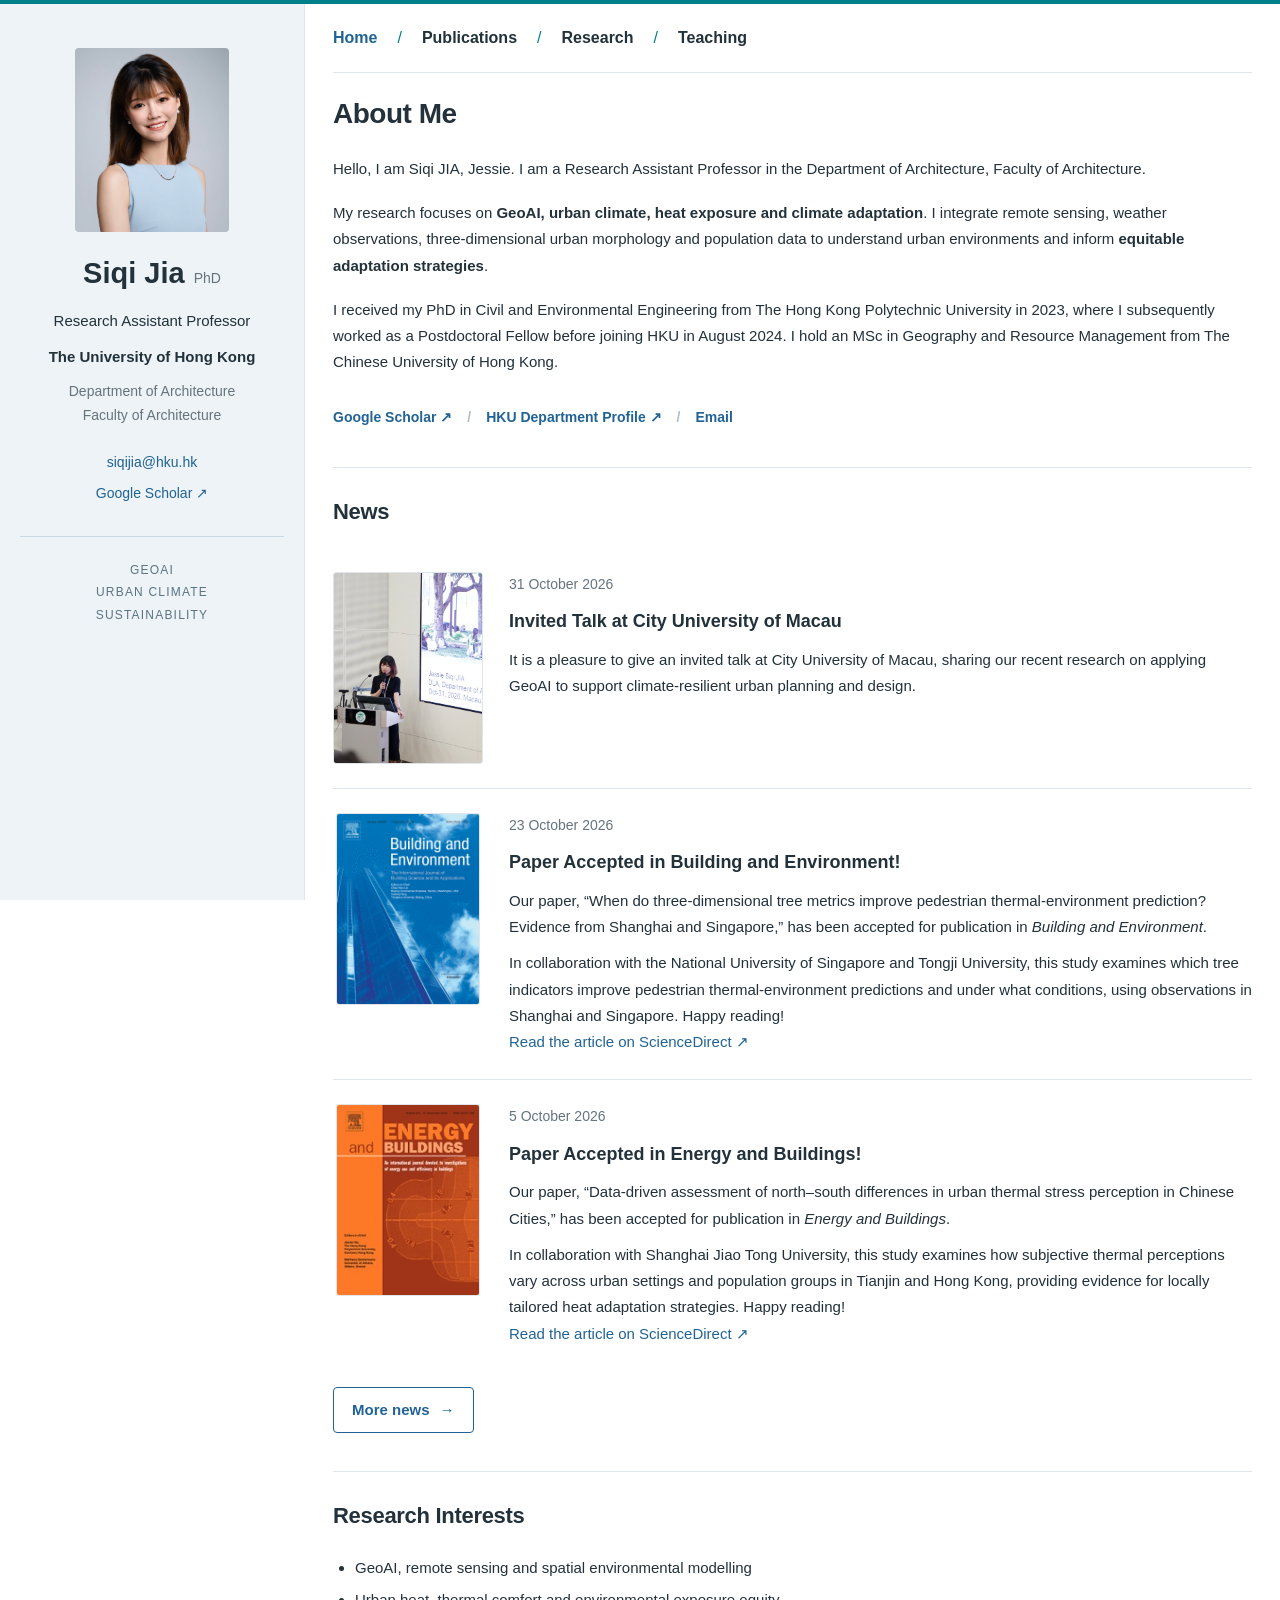
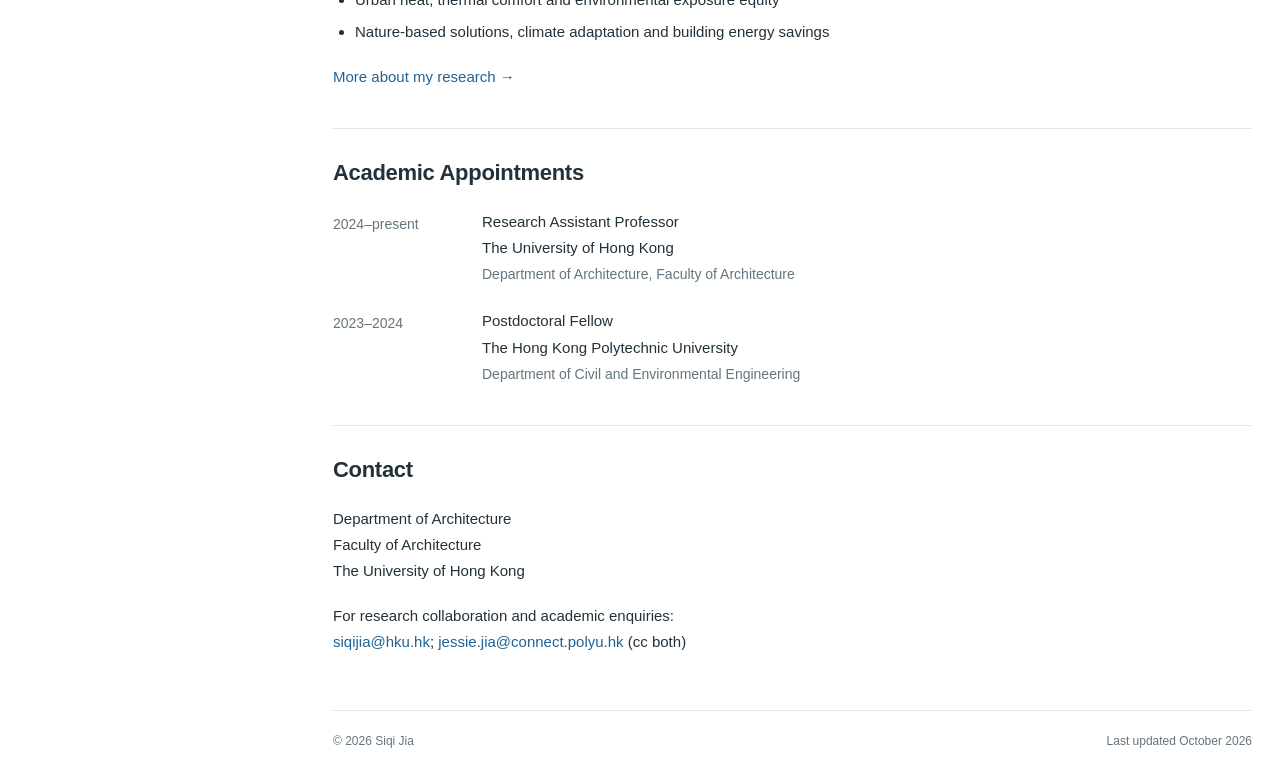
==== commit 0ce21493: "fix: update Macau talk photo and wording on both news pages" ====
--- a/index.html
+++ b/index.html
@@ -1 +1 @@
-<!doctype html><html lang="en"><head><meta charset="utf-8"><meta name="viewport" content="width=device-width, initial-scale=1"><title>Home | Siqi Jia</title><meta name="description" content="Home — Siqi Jia, Research Assistant Professor at The University of Hong Kong. GeoAI, urban climate and climate adaptation."><link rel="stylesheet" href="styles.css"><link rel="icon" href="favicon.svg" type="image/svg+xml"></head><body><a class="skip" href="#main">Skip to content</a><aside class="sidebar"><a href="index.html" aria-label="Siqi Jia — Home"><img src="assets/profile.jpg" alt="Portrait of Siqi Jia" width="2691" height="4037"></a><p class="name">Siqi Jia<span>PhD</span></p><p class="position">Research Assistant Professor</p><p class="institution">The University of Hong Kong</p><p class="department">Department of Architecture<br>Faculty of Architecture</p><div class="sidebar-links"><a href="mailto:siqijia@hku.hk">siqijia@hku.hk</a><a href="https://scholar.google.com/citations?user=MKyB5TQAAAAJ">Google Scholar ↗</a></div><p class="topics">GeoAI<br>Urban Climate<br>Sustainability</p></aside><div class="main-column"><nav aria-label="Main navigation"><a href="index.html" aria-current="page">Home</a><a href="publications.html">Publications</a><a href="research.html">Research</a><a href="teaching.html">Teaching</a></nav><main id="main"><h1>About Me</h1><p>Hello, I am Siqi JIA, Jessie. I am a Research Assistant Professor in the Department of Architecture, Faculty of Architecture.</p><p>My research focuses on <strong>GeoAI, urban climate, heat exposure and climate adaptation</strong>. I integrate remote sensing, weather observations, three-dimensional urban morphology and population data to understand urban environments and inform <strong>equitable adaptation strategies</strong>.</p><p>I received my PhD in Civil and Environmental Engineering from The Hong Kong Polytechnic University in 2023, where I subsequently worked as a Postdoctoral Fellow before joining HKU in August 2024. I hold an MSc in Geography and Resource Management from The Chinese University of Hong Kong.</p><p class="profile-links"><a href="https://scholar.google.com/citations?user=MKyB5TQAAAAJ">Google Scholar ↗</a><span aria-hidden="true">/</span><a href="https://www.arch.hku.hk/staff/dla/jia-siqi/">HKU Department Profile ↗</a><span aria-hidden="true">/</span><a href="mailto:siqijia@hku.hk">Email</a></p><section id="news" class="news"><h2>News</h2><article class="news-event"><a class="news-thumbnail" href="assets/cityu-macau-talk-2026.jpg" target="_blank" rel="noopener"><img src="assets/cityu-macau-talk-2026.jpg" alt="Siqi Jia giving an invited talk at City University of Macau" loading="lazy"></a><div class="news-copy"><p class="news-date"><time datetime="2026-10-31">31 October 2026</time></p><h3>Invited Talk at City University of Macau</h3><p>I gave an invited talk at City University of Macau, sharing our recent research on applying GeoAI to support climate-resilient urban planning and design. It was a pleasure to exchange ideas with colleagues and students!</p></div></article><article class="news-event"><a class="news-thumbnail" href="assets/building-environment-cover.png" target="_blank" rel="noopener"><img src="assets/building-environment-cover.png" alt="Building and Environment journal cover" loading="lazy"></a><div class="news-copy"><p class="news-date"><time datetime="2026-10-23">23 October 2026</time></p><h3>Paper Accepted in Building and Environment!</h3><p>Our paper, “When do three-dimensional tree metrics improve pedestrian thermal-environment prediction? Evidence from Shanghai and Singapore,” has been accepted for publication in <em>Building and Environment</em>.</p><p>In collaboration with the National University of Singapore and Tongji University, this study examines which tree indicators improve pedestrian thermal-environment predictions and under what conditions, using observations in Shanghai and Singapore. Happy reading!<br><a href="https://www.sciencedirect.com/science/article/pii/S0360132326012795" target="_blank" rel="noopener">Read the article on ScienceDirect ↗</a></p></div></article><article class="news-event"><a class="news-thumbnail" href="assets/energy-buildings-cover.jpg" target="_blank" rel="noopener"><img src="assets/energy-buildings-cover.jpg" alt="Energy and Buildings journal cover" loading="lazy"></a><div class="news-copy"><p class="news-date"><time datetime="2026-10-05">5 October 2026</time></p><h3>Paper Accepted in Energy and Buildings!</h3><p>Our paper, “Data-driven assessment of north–south differences in urban thermal stress perception in Chinese Cities,” has been accepted for publication in <em>Energy and Buildings</em>.</p><p>In collaboration with Shanghai Jiao Tong University, this study examines how subjective thermal perceptions vary across urban settings and population groups in Tianjin and Hong Kong, providing evidence for locally tailored heat adaptation strategies. Happy reading!<br><a href="https://www.sciencedirect.com/science/article/pii/S0378778826014209" target="_blank" rel="noopener">Read the article on ScienceDirect ↗</a></p></div></article><p class="news-more"><a class="news-button" href="news.html">More news <span aria-hidden="true">→</span></a></p></section><section><h2>Research Interests</h2><ul class="interests"><li>GeoAI, remote sensing and spatial environmental modelling</li><li>Urban heat, thermal comfort and environmental exposure equity</li><li>Nature-based solutions, climate adaptation and building energy savings</li></ul><p><a href="research.html">More about my research →</a></p></section><section><h2>Academic Appointments</h2><div class="record"><span>2024–present</span><div><span class="plain-emphasis">Research Assistant Professor</span><br>The University of Hong Kong<br><small>Department of Architecture, Faculty of Architecture</small></div></div><div class="record"><span>2023–2024</span><div><span class="plain-emphasis">Postdoctoral Fellow</span><br>The Hong Kong Polytechnic University<br><small>Department of Civil and Environmental Engineering</small></div></div></section><section><h2>Contact</h2><p>Department of Architecture<br>Faculty of Architecture<br>The University of Hong Kong</p><p>For research collaboration and academic enquiries:<br><a href="mailto:siqijia@hku.hk?cc=jessie.jia%40connect.polyu.hk">siqijia@hku.hk</a>; <a href="mailto:jessie.jia@connect.polyu.hk?cc=siqijia%40hku.hk">jessie.jia@connect.polyu.hk</a> (cc both)</p></section></main><footer>© 2026 Siqi Jia <span>Last updated October 2026</span></footer></div></body></html>+<!doctype html><html lang="en"><head><meta charset="utf-8"><meta name="viewport" content="width=device-width, initial-scale=1"><title>Home | Siqi Jia</title><meta name="description" content="Home — Siqi Jia, Research Assistant Professor at The University of Hong Kong. GeoAI, urban climate and climate adaptation."><link rel="stylesheet" href="styles.css"><link rel="icon" href="favicon.svg" type="image/svg+xml"></head><body><a class="skip" href="#main">Skip to content</a><aside class="sidebar"><a href="index.html" aria-label="Siqi Jia — Home"><img src="assets/profile.jpg" alt="Portrait of Siqi Jia" width="2691" height="4037"></a><p class="name">Siqi Jia<span>PhD</span></p><p class="position">Research Assistant Professor</p><p class="institution">The University of Hong Kong</p><p class="department">Department of Architecture<br>Faculty of Architecture</p><div class="sidebar-links"><a href="mailto:siqijia@hku.hk">siqijia@hku.hk</a><a href="https://scholar.google.com/citations?user=MKyB5TQAAAAJ">Google Scholar ↗</a></div><p class="topics">GeoAI<br>Urban Climate<br>Sustainability</p></aside><div class="main-column"><nav aria-label="Main navigation"><a href="index.html" aria-current="page">Home</a><a href="publications.html">Publications</a><a href="research.html">Research</a><a href="teaching.html">Teaching</a></nav><main id="main"><h1>About Me</h1><p>Hello, I am Siqi JIA, Jessie. I am a Research Assistant Professor in the Department of Architecture, Faculty of Architecture.</p><p>My research focuses on <strong>GeoAI, urban climate, heat exposure and climate adaptation</strong>. I integrate remote sensing, weather observations, three-dimensional urban morphology and population data to understand urban environments and inform <strong>equitable adaptation strategies</strong>.</p><p>I received my PhD in Civil and Environmental Engineering from The Hong Kong Polytechnic University in 2023, where I subsequently worked as a Postdoctoral Fellow before joining HKU in August 2024. I hold an MSc in Geography and Resource Management from The Chinese University of Hong Kong.</p><p class="profile-links"><a href="https://scholar.google.com/citations?user=MKyB5TQAAAAJ">Google Scholar ↗</a><span aria-hidden="true">/</span><a href="https://www.arch.hku.hk/staff/dla/jia-siqi/">HKU Department Profile ↗</a><span aria-hidden="true">/</span><a href="mailto:siqijia@hku.hk">Email</a></p><section id="news" class="news"><h2>News</h2><article class="news-event"><a class="news-thumbnail news-talk-thumbnail" href="assets/cityu-macau-talk-2026-v2.jpg" target="_blank" rel="noopener"><img src="assets/cityu-macau-talk-2026-v2.jpg" alt="Siqi Jia giving an invited talk at City University of Macau" loading="lazy"></a><div class="news-copy"><p class="news-date"><time datetime="2026-10-31">31 October 2026</time></p><h3>Invited Talk at City University of Macau</h3><p>It is a pleasure to give an invited talk at City University of Macau, sharing our recent research on applying GeoAI to support climate-resilient urban planning and design.</p></div></article><article class="news-event"><a class="news-thumbnail" href="assets/building-environment-cover.png" target="_blank" rel="noopener"><img src="assets/building-environment-cover.png" alt="Building and Environment journal cover" loading="lazy"></a><div class="news-copy"><p class="news-date"><time datetime="2026-10-23">23 October 2026</time></p><h3>Paper Accepted in Building and Environment!</h3><p>Our paper, “When do three-dimensional tree metrics improve pedestrian thermal-environment prediction? Evidence from Shanghai and Singapore,” has been accepted for publication in <em>Building and Environment</em>.</p><p>In collaboration with the National University of Singapore and Tongji University, this study examines which tree indicators improve pedestrian thermal-environment predictions and under what conditions, using observations in Shanghai and Singapore. Happy reading!<br><a href="https://www.sciencedirect.com/science/article/pii/S0360132326012795" target="_blank" rel="noopener">Read the article on ScienceDirect ↗</a></p></div></article><article class="news-event"><a class="news-thumbnail" href="assets/energy-buildings-cover.jpg" target="_blank" rel="noopener"><img src="assets/energy-buildings-cover.jpg" alt="Energy and Buildings journal cover" loading="lazy"></a><div class="news-copy"><p class="news-date"><time datetime="2026-10-05">5 October 2026</time></p><h3>Paper Accepted in Energy and Buildings!</h3><p>Our paper, “Data-driven assessment of north–south differences in urban thermal stress perception in Chinese Cities,” has been accepted for publication in <em>Energy and Buildings</em>.</p><p>In collaboration with Shanghai Jiao Tong University, this study examines how subjective thermal perceptions vary across urban settings and population groups in Tianjin and Hong Kong, providing evidence for locally tailored heat adaptation strategies. Happy reading!<br><a href="https://www.sciencedirect.com/science/article/pii/S0378778826014209" target="_blank" rel="noopener">Read the article on ScienceDirect ↗</a></p></div></article><p class="news-more"><a class="news-button" href="news.html">More news <span aria-hidden="true">→</span></a></p></section><section><h2>Research Interests</h2><ul class="interests"><li>GeoAI, remote sensing and spatial environmental modelling</li><li>Urban heat, thermal comfort and environmental exposure equity</li><li>Nature-based solutions, climate adaptation and building energy savings</li></ul><p><a href="research.html">More about my research →</a></p></section><section><h2>Academic Appointments</h2><div class="record"><span>2024–present</span><div><span class="plain-emphasis">Research Assistant Professor</span><br>The University of Hong Kong<br><small>Department of Architecture, Faculty of Architecture</small></div></div><div class="record"><span>2023–2024</span><div><span class="plain-emphasis">Postdoctoral Fellow</span><br>The Hong Kong Polytechnic University<br><small>Department of Civil and Environmental Engineering</small></div></div></section><section><h2>Contact</h2><p>Department of Architecture<br>Faculty of Architecture<br>The University of Hong Kong</p><p>For research collaboration and academic enquiries:<br><a href="mailto:siqijia@hku.hk?cc=jessie.jia%40connect.polyu.hk">siqijia@hku.hk</a>; <a href="mailto:jessie.jia@connect.polyu.hk?cc=siqijia%40hku.hk">jessie.jia@connect.polyu.hk</a> (cc both)</p></section></main><footer>© 2026 Siqi Jia <span>Last updated October 2026</span></footer></div></body></html>
--- a/styles.css
+++ b/styles.css
@@ -82,3 +82,6 @@
 
 /* News archive navigation. */
 .news-more{margin:16px 0 0}.news-button{display:inline-flex;align-items:center;gap:10px;padding:9px 18px;border:1px solid var(--blue);border-radius:4px;font-weight:600}.news-button:hover{background:#edf3f6;text-decoration:none}
+
+/* Match the talk photo to the standard news thumbnail frame. */
+.news-talk-thumbnail img{width:100%;height:100%;object-fit:cover;object-position:center 65%}
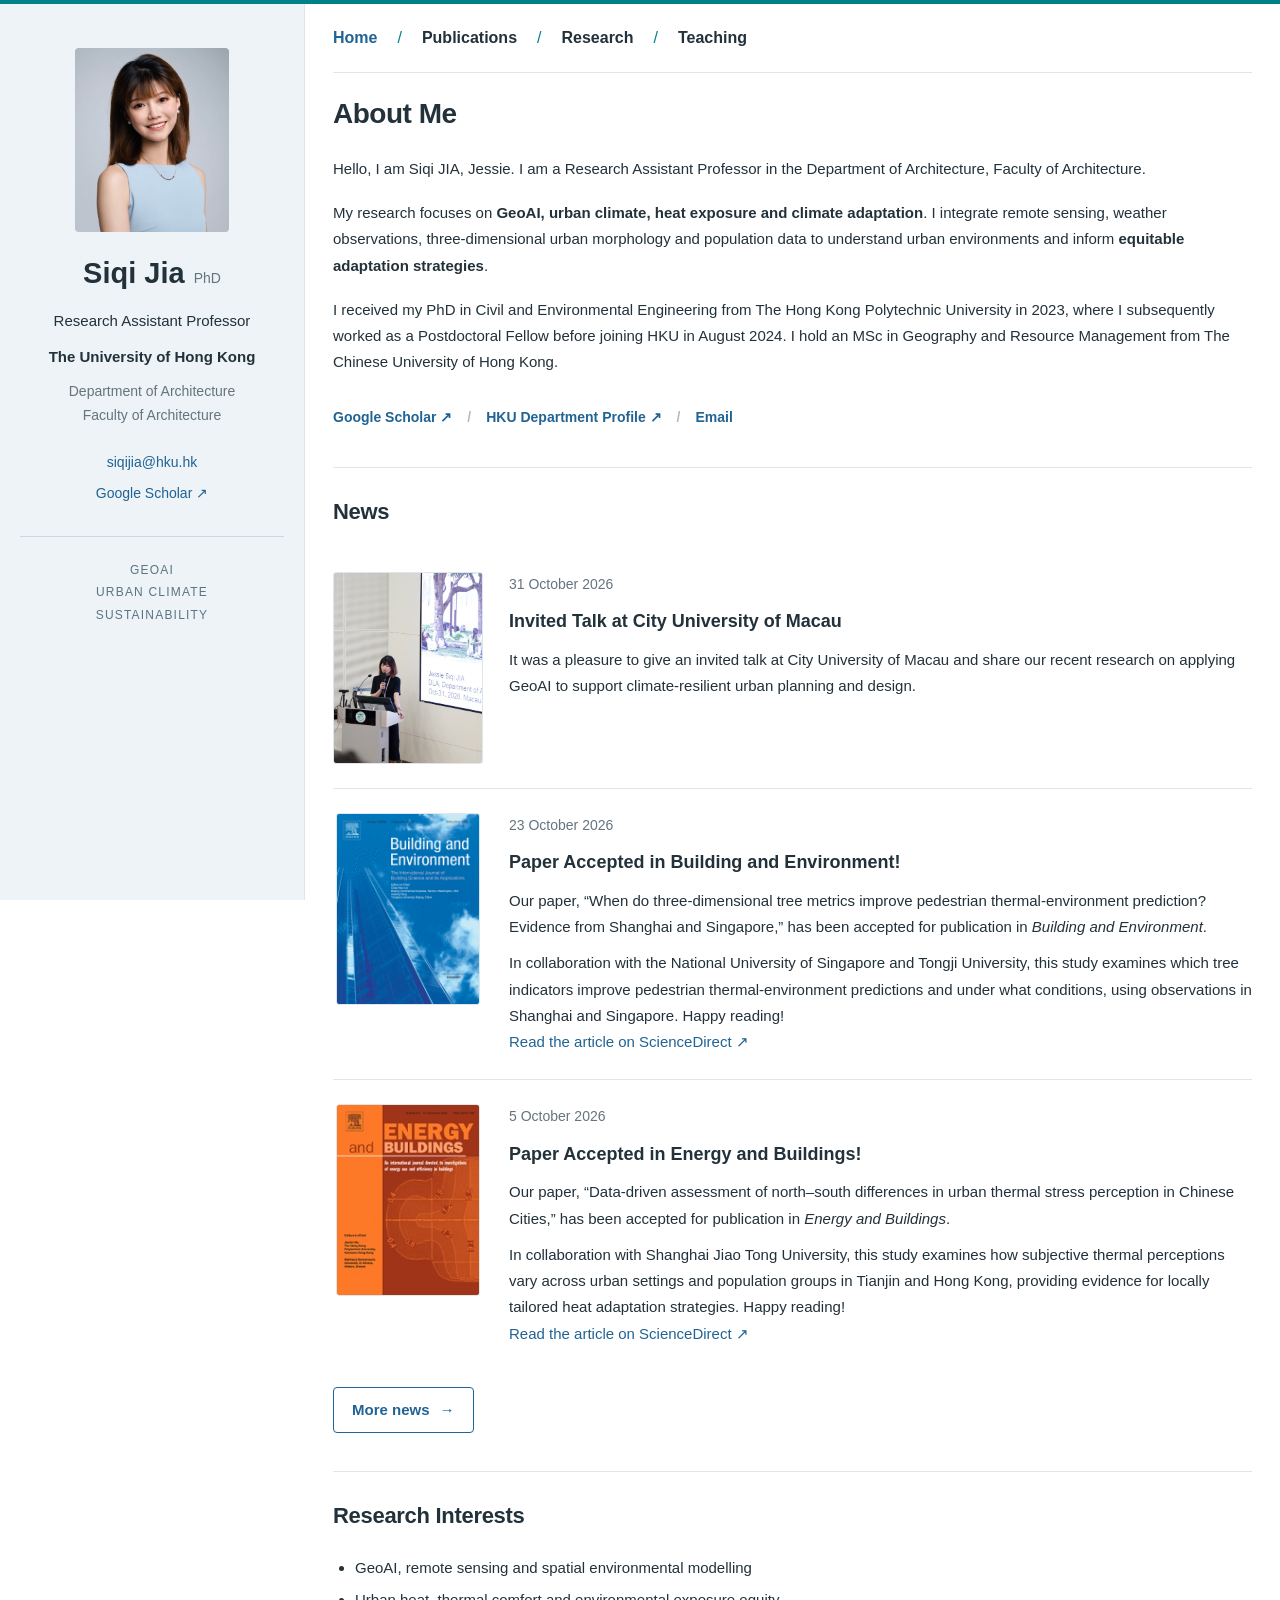
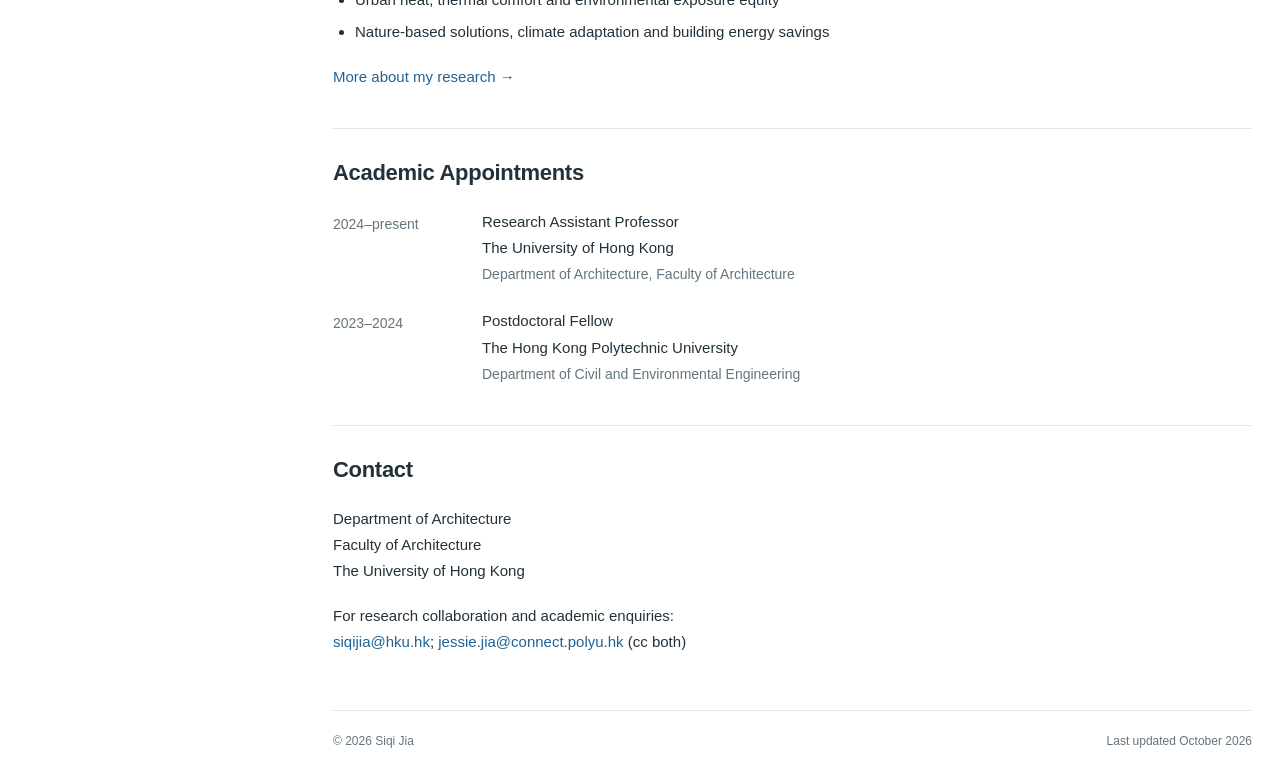
==== commit cc650cb4: "docs: finalize Macau invited talk wording" ====
--- a/index.html
+++ b/index.html
@@ -1 +1 @@
-<!doctype html><html lang="en"><head><meta charset="utf-8"><meta name="viewport" content="width=device-width, initial-scale=1"><title>Home | Siqi Jia</title><meta name="description" content="Home — Siqi Jia, Research Assistant Professor at The University of Hong Kong. GeoAI, urban climate and climate adaptation."><link rel="stylesheet" href="styles.css"><link rel="icon" href="favicon.svg" type="image/svg+xml"></head><body><a class="skip" href="#main">Skip to content</a><aside class="sidebar"><a href="index.html" aria-label="Siqi Jia — Home"><img src="assets/profile.jpg" alt="Portrait of Siqi Jia" width="2691" height="4037"></a><p class="name">Siqi Jia<span>PhD</span></p><p class="position">Research Assistant Professor</p><p class="institution">The University of Hong Kong</p><p class="department">Department of Architecture<br>Faculty of Architecture</p><div class="sidebar-links"><a href="mailto:siqijia@hku.hk">siqijia@hku.hk</a><a href="https://scholar.google.com/citations?user=MKyB5TQAAAAJ">Google Scholar ↗</a></div><p class="topics">GeoAI<br>Urban Climate<br>Sustainability</p></aside><div class="main-column"><nav aria-label="Main navigation"><a href="index.html" aria-current="page">Home</a><a href="publications.html">Publications</a><a href="research.html">Research</a><a href="teaching.html">Teaching</a></nav><main id="main"><h1>About Me</h1><p>Hello, I am Siqi JIA, Jessie. I am a Research Assistant Professor in the Department of Architecture, Faculty of Architecture.</p><p>My research focuses on <strong>GeoAI, urban climate, heat exposure and climate adaptation</strong>. I integrate remote sensing, weather observations, three-dimensional urban morphology and population data to understand urban environments and inform <strong>equitable adaptation strategies</strong>.</p><p>I received my PhD in Civil and Environmental Engineering from The Hong Kong Polytechnic University in 2023, where I subsequently worked as a Postdoctoral Fellow before joining HKU in August 2024. I hold an MSc in Geography and Resource Management from The Chinese University of Hong Kong.</p><p class="profile-links"><a href="https://scholar.google.com/citations?user=MKyB5TQAAAAJ">Google Scholar ↗</a><span aria-hidden="true">/</span><a href="https://www.arch.hku.hk/staff/dla/jia-siqi/">HKU Department Profile ↗</a><span aria-hidden="true">/</span><a href="mailto:siqijia@hku.hk">Email</a></p><section id="news" class="news"><h2>News</h2><article class="news-event"><a class="news-thumbnail news-talk-thumbnail" href="assets/cityu-macau-talk-2026-v2.jpg" target="_blank" rel="noopener"><img src="assets/cityu-macau-talk-2026-v2.jpg" alt="Siqi Jia giving an invited talk at City University of Macau" loading="lazy"></a><div class="news-copy"><p class="news-date"><time datetime="2026-10-31">31 October 2026</time></p><h3>Invited Talk at City University of Macau</h3><p>It is a pleasure to give an invited talk at City University of Macau, sharing our recent research on applying GeoAI to support climate-resilient urban planning and design.</p></div></article><article class="news-event"><a class="news-thumbnail" href="assets/building-environment-cover.png" target="_blank" rel="noopener"><img src="assets/building-environment-cover.png" alt="Building and Environment journal cover" loading="lazy"></a><div class="news-copy"><p class="news-date"><time datetime="2026-10-23">23 October 2026</time></p><h3>Paper Accepted in Building and Environment!</h3><p>Our paper, “When do three-dimensional tree metrics improve pedestrian thermal-environment prediction? Evidence from Shanghai and Singapore,” has been accepted for publication in <em>Building and Environment</em>.</p><p>In collaboration with the National University of Singapore and Tongji University, this study examines which tree indicators improve pedestrian thermal-environment predictions and under what conditions, using observations in Shanghai and Singapore. Happy reading!<br><a href="https://www.sciencedirect.com/science/article/pii/S0360132326012795" target="_blank" rel="noopener">Read the article on ScienceDirect ↗</a></p></div></article><article class="news-event"><a class="news-thumbnail" href="assets/energy-buildings-cover.jpg" target="_blank" rel="noopener"><img src="assets/energy-buildings-cover.jpg" alt="Energy and Buildings journal cover" loading="lazy"></a><div class="news-copy"><p class="news-date"><time datetime="2026-10-05">5 October 2026</time></p><h3>Paper Accepted in Energy and Buildings!</h3><p>Our paper, “Data-driven assessment of north–south differences in urban thermal stress perception in Chinese Cities,” has been accepted for publication in <em>Energy and Buildings</em>.</p><p>In collaboration with Shanghai Jiao Tong University, this study examines how subjective thermal perceptions vary across urban settings and population groups in Tianjin and Hong Kong, providing evidence for locally tailored heat adaptation strategies. Happy reading!<br><a href="https://www.sciencedirect.com/science/article/pii/S0378778826014209" target="_blank" rel="noopener">Read the article on ScienceDirect ↗</a></p></div></article><p class="news-more"><a class="news-button" href="news.html">More news <span aria-hidden="true">→</span></a></p></section><section><h2>Research Interests</h2><ul class="interests"><li>GeoAI, remote sensing and spatial environmental modelling</li><li>Urban heat, thermal comfort and environmental exposure equity</li><li>Nature-based solutions, climate adaptation and building energy savings</li></ul><p><a href="research.html">More about my research →</a></p></section><section><h2>Academic Appointments</h2><div class="record"><span>2024–present</span><div><span class="plain-emphasis">Research Assistant Professor</span><br>The University of Hong Kong<br><small>Department of Architecture, Faculty of Architecture</small></div></div><div class="record"><span>2023–2024</span><div><span class="plain-emphasis">Postdoctoral Fellow</span><br>The Hong Kong Polytechnic University<br><small>Department of Civil and Environmental Engineering</small></div></div></section><section><h2>Contact</h2><p>Department of Architecture<br>Faculty of Architecture<br>The University of Hong Kong</p><p>For research collaboration and academic enquiries:<br><a href="mailto:siqijia@hku.hk?cc=jessie.jia%40connect.polyu.hk">siqijia@hku.hk</a>; <a href="mailto:jessie.jia@connect.polyu.hk?cc=siqijia%40hku.hk">jessie.jia@connect.polyu.hk</a> (cc both)</p></section></main><footer>© 2026 Siqi Jia <span>Last updated October 2026</span></footer></div></body></html>+<!doctype html><html lang="en"><head><meta charset="utf-8"><meta name="viewport" content="width=device-width, initial-scale=1"><title>Home | Siqi Jia</title><meta name="description" content="Home — Siqi Jia, Research Assistant Professor at The University of Hong Kong. GeoAI, urban climate and climate adaptation."><link rel="stylesheet" href="styles.css"><link rel="icon" href="favicon.svg" type="image/svg+xml"></head><body><a class="skip" href="#main">Skip to content</a><aside class="sidebar"><a href="index.html" aria-label="Siqi Jia — Home"><img src="assets/profile.jpg" alt="Portrait of Siqi Jia" width="2691" height="4037"></a><p class="name">Siqi Jia<span>PhD</span></p><p class="position">Research Assistant Professor</p><p class="institution">The University of Hong Kong</p><p class="department">Department of Architecture<br>Faculty of Architecture</p><div class="sidebar-links"><a href="mailto:siqijia@hku.hk">siqijia@hku.hk</a><a href="https://scholar.google.com/citations?user=MKyB5TQAAAAJ">Google Scholar ↗</a></div><p class="topics">GeoAI<br>Urban Climate<br>Sustainability</p></aside><div class="main-column"><nav aria-label="Main navigation"><a href="index.html" aria-current="page">Home</a><a href="publications.html">Publications</a><a href="research.html">Research</a><a href="teaching.html">Teaching</a></nav><main id="main"><h1>About Me</h1><p>Hello, I am Siqi JIA, Jessie. I am a Research Assistant Professor in the Department of Architecture, Faculty of Architecture.</p><p>My research focuses on <strong>GeoAI, urban climate, heat exposure and climate adaptation</strong>. I integrate remote sensing, weather observations, three-dimensional urban morphology and population data to understand urban environments and inform <strong>equitable adaptation strategies</strong>.</p><p>I received my PhD in Civil and Environmental Engineering from The Hong Kong Polytechnic University in 2023, where I subsequently worked as a Postdoctoral Fellow before joining HKU in August 2024. I hold an MSc in Geography and Resource Management from The Chinese University of Hong Kong.</p><p class="profile-links"><a href="https://scholar.google.com/citations?user=MKyB5TQAAAAJ">Google Scholar ↗</a><span aria-hidden="true">/</span><a href="https://www.arch.hku.hk/staff/dla/jia-siqi/">HKU Department Profile ↗</a><span aria-hidden="true">/</span><a href="mailto:siqijia@hku.hk">Email</a></p><section id="news" class="news"><h2>News</h2><article class="news-event"><a class="news-thumbnail news-talk-thumbnail" href="assets/cityu-macau-talk-2026-v2.jpg" target="_blank" rel="noopener"><img src="assets/cityu-macau-talk-2026-v2.jpg" alt="Siqi Jia giving an invited talk at City University of Macau" loading="lazy"></a><div class="news-copy"><p class="news-date"><time datetime="2026-10-31">31 October 2026</time></p><h3>Invited Talk at City University of Macau</h3><p>It was a pleasure to give an invited talk at City University of Macau and share our recent research on applying GeoAI to support climate-resilient urban planning and design.</p></div></article><article class="news-event"><a class="news-thumbnail" href="assets/building-environment-cover.png" target="_blank" rel="noopener"><img src="assets/building-environment-cover.png" alt="Building and Environment journal cover" loading="lazy"></a><div class="news-copy"><p class="news-date"><time datetime="2026-10-23">23 October 2026</time></p><h3>Paper Accepted in Building and Environment!</h3><p>Our paper, “When do three-dimensional tree metrics improve pedestrian thermal-environment prediction? Evidence from Shanghai and Singapore,” has been accepted for publication in <em>Building and Environment</em>.</p><p>In collaboration with the National University of Singapore and Tongji University, this study examines which tree indicators improve pedestrian thermal-environment predictions and under what conditions, using observations in Shanghai and Singapore. Happy reading!<br><a href="https://www.sciencedirect.com/science/article/pii/S0360132326012795" target="_blank" rel="noopener">Read the article on ScienceDirect ↗</a></p></div></article><article class="news-event"><a class="news-thumbnail" href="assets/energy-buildings-cover.jpg" target="_blank" rel="noopener"><img src="assets/energy-buildings-cover.jpg" alt="Energy and Buildings journal cover" loading="lazy"></a><div class="news-copy"><p class="news-date"><time datetime="2026-10-05">5 October 2026</time></p><h3>Paper Accepted in Energy and Buildings!</h3><p>Our paper, “Data-driven assessment of north–south differences in urban thermal stress perception in Chinese Cities,” has been accepted for publication in <em>Energy and Buildings</em>.</p><p>In collaboration with Shanghai Jiao Tong University, this study examines how subjective thermal perceptions vary across urban settings and population groups in Tianjin and Hong Kong, providing evidence for locally tailored heat adaptation strategies. Happy reading!<br><a href="https://www.sciencedirect.com/science/article/pii/S0378778826014209" target="_blank" rel="noopener">Read the article on ScienceDirect ↗</a></p></div></article><p class="news-more"><a class="news-button" href="news.html">More news <span aria-hidden="true">→</span></a></p></section><section><h2>Research Interests</h2><ul class="interests"><li>GeoAI, remote sensing and spatial environmental modelling</li><li>Urban heat, thermal comfort and environmental exposure equity</li><li>Nature-based solutions, climate adaptation and building energy savings</li></ul><p><a href="research.html">More about my research →</a></p></section><section><h2>Academic Appointments</h2><div class="record"><span>2024–present</span><div><span class="plain-emphasis">Research Assistant Professor</span><br>The University of Hong Kong<br><small>Department of Architecture, Faculty of Architecture</small></div></div><div class="record"><span>2023–2024</span><div><span class="plain-emphasis">Postdoctoral Fellow</span><br>The Hong Kong Polytechnic University<br><small>Department of Civil and Environmental Engineering</small></div></div></section><section><h2>Contact</h2><p>Department of Architecture<br>Faculty of Architecture<br>The University of Hong Kong</p><p>For research collaboration and academic enquiries:<br><a href="mailto:siqijia@hku.hk?cc=jessie.jia%40connect.polyu.hk">siqijia@hku.hk</a>; <a href="mailto:jessie.jia@connect.polyu.hk?cc=siqijia%40hku.hk">jessie.jia@connect.polyu.hk</a> (cc both)</p></section></main><footer>© 2026 Siqi Jia <span>Last updated October 2026</span></footer></div></body></html>
